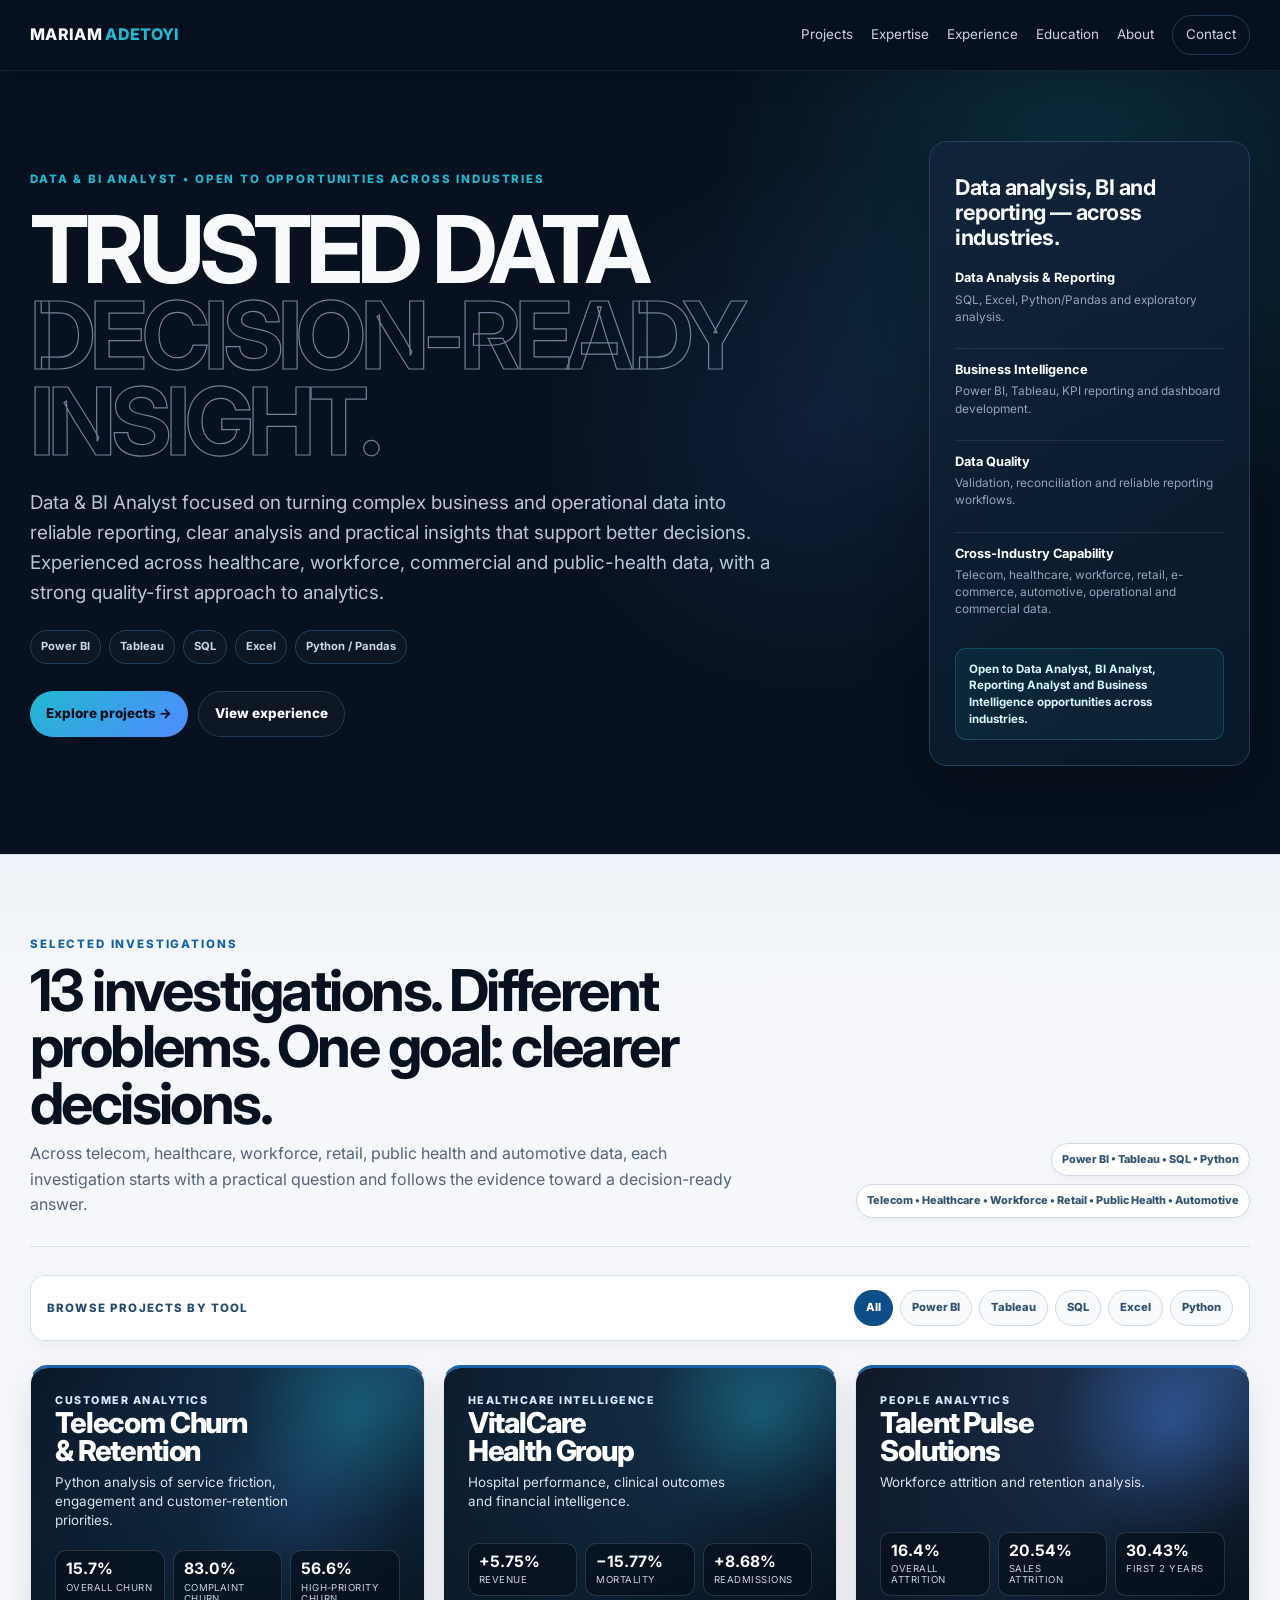
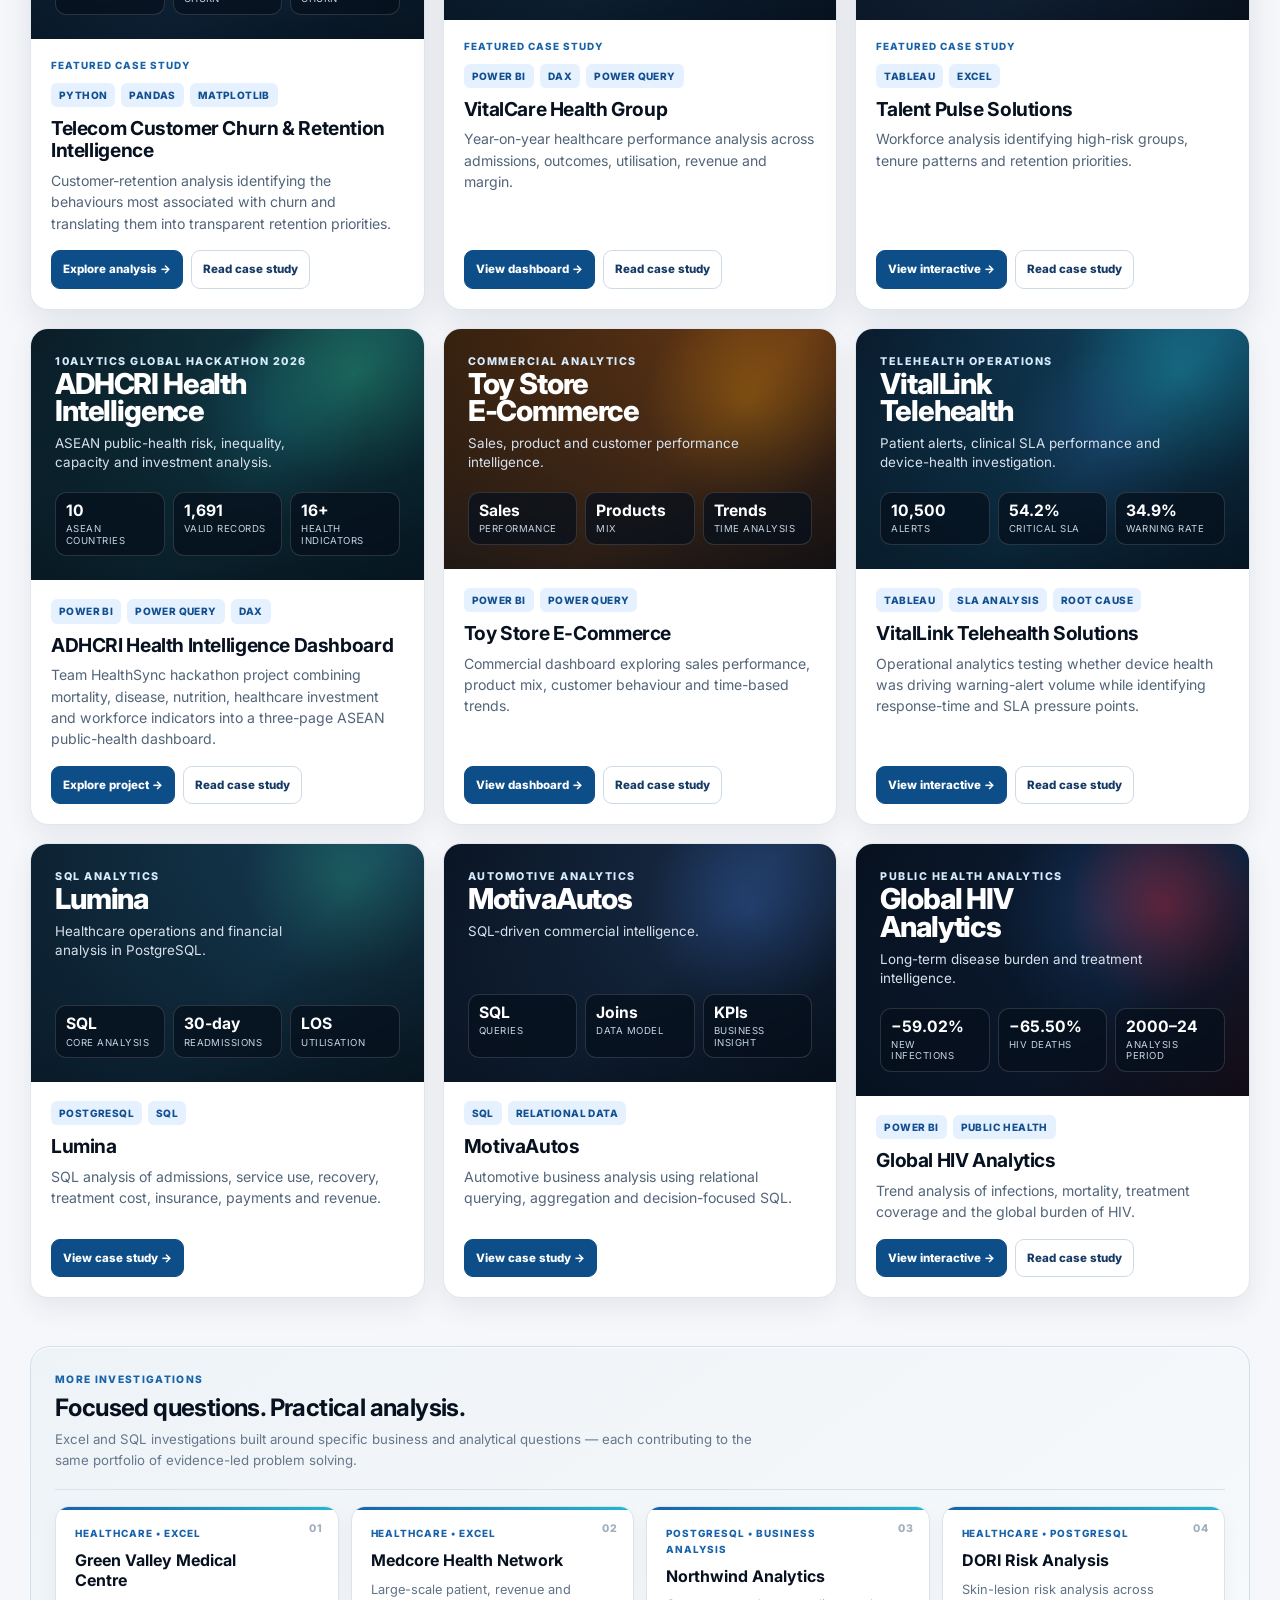
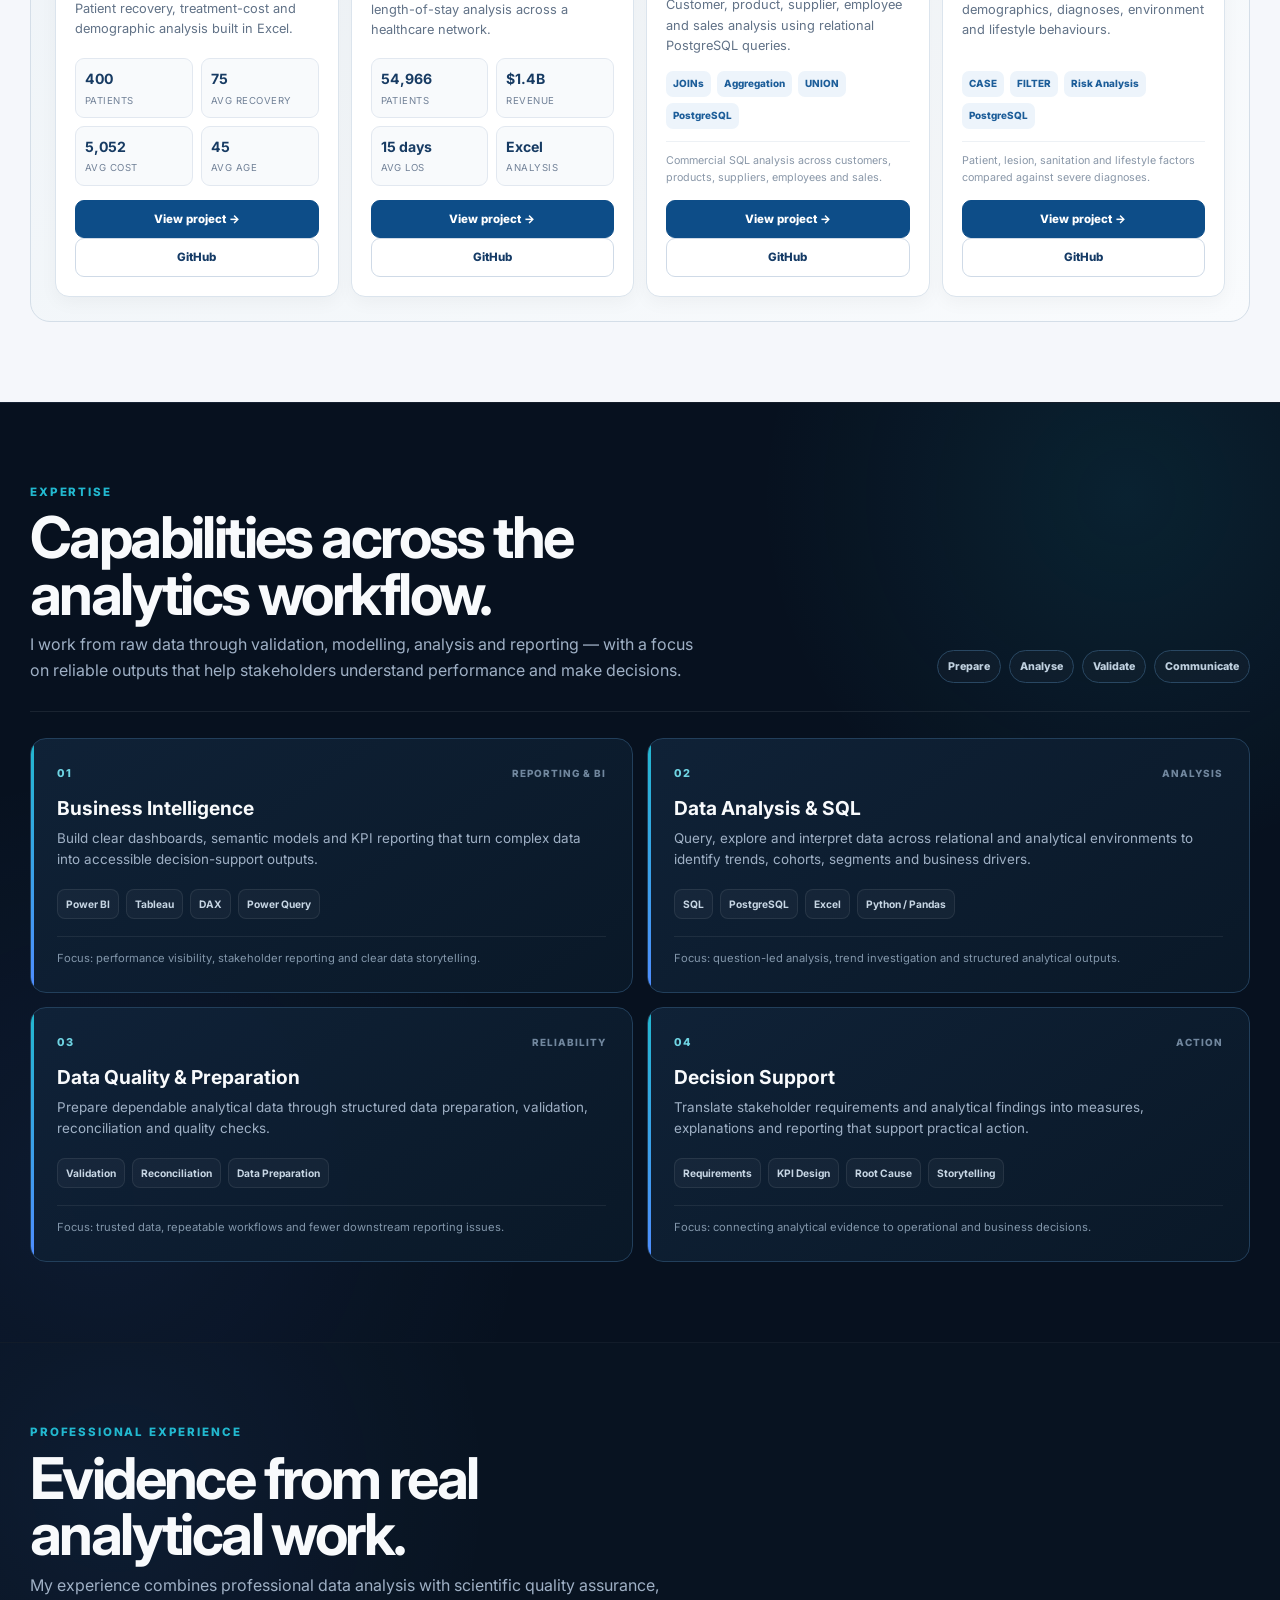
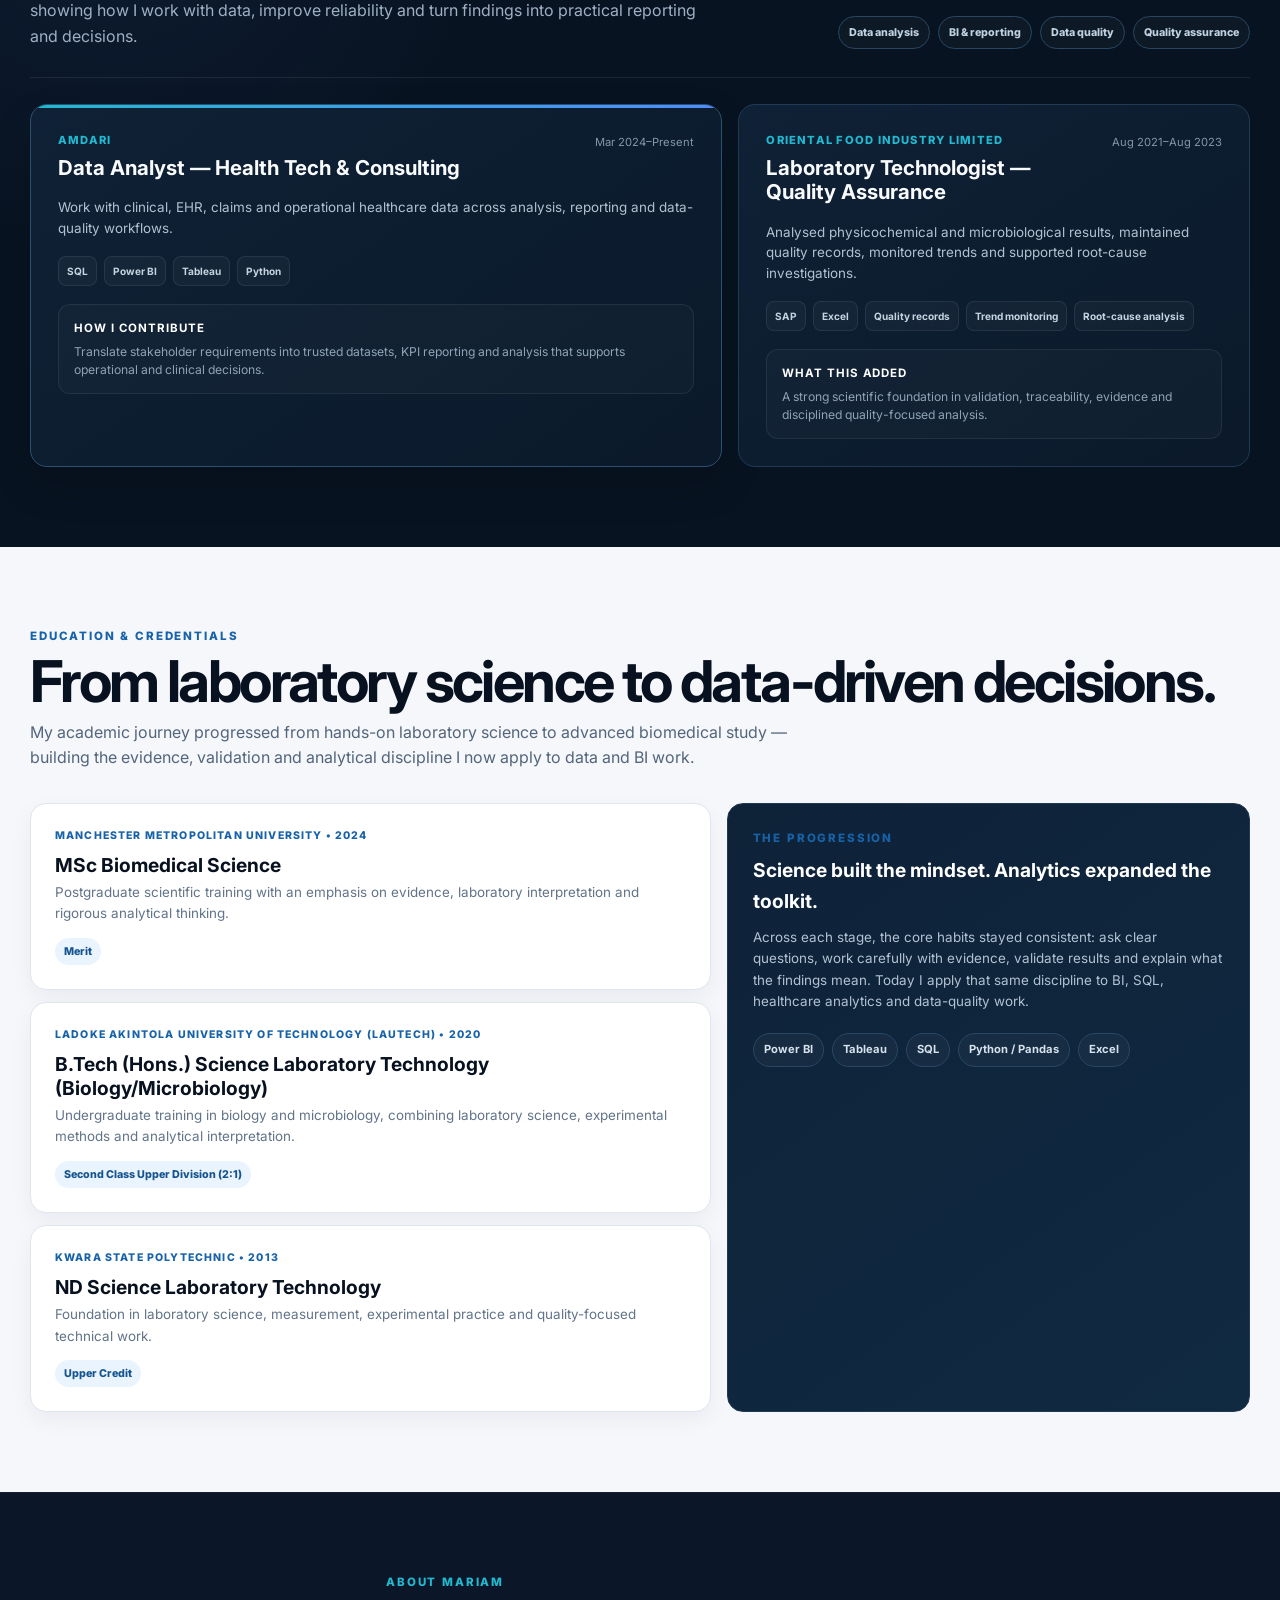
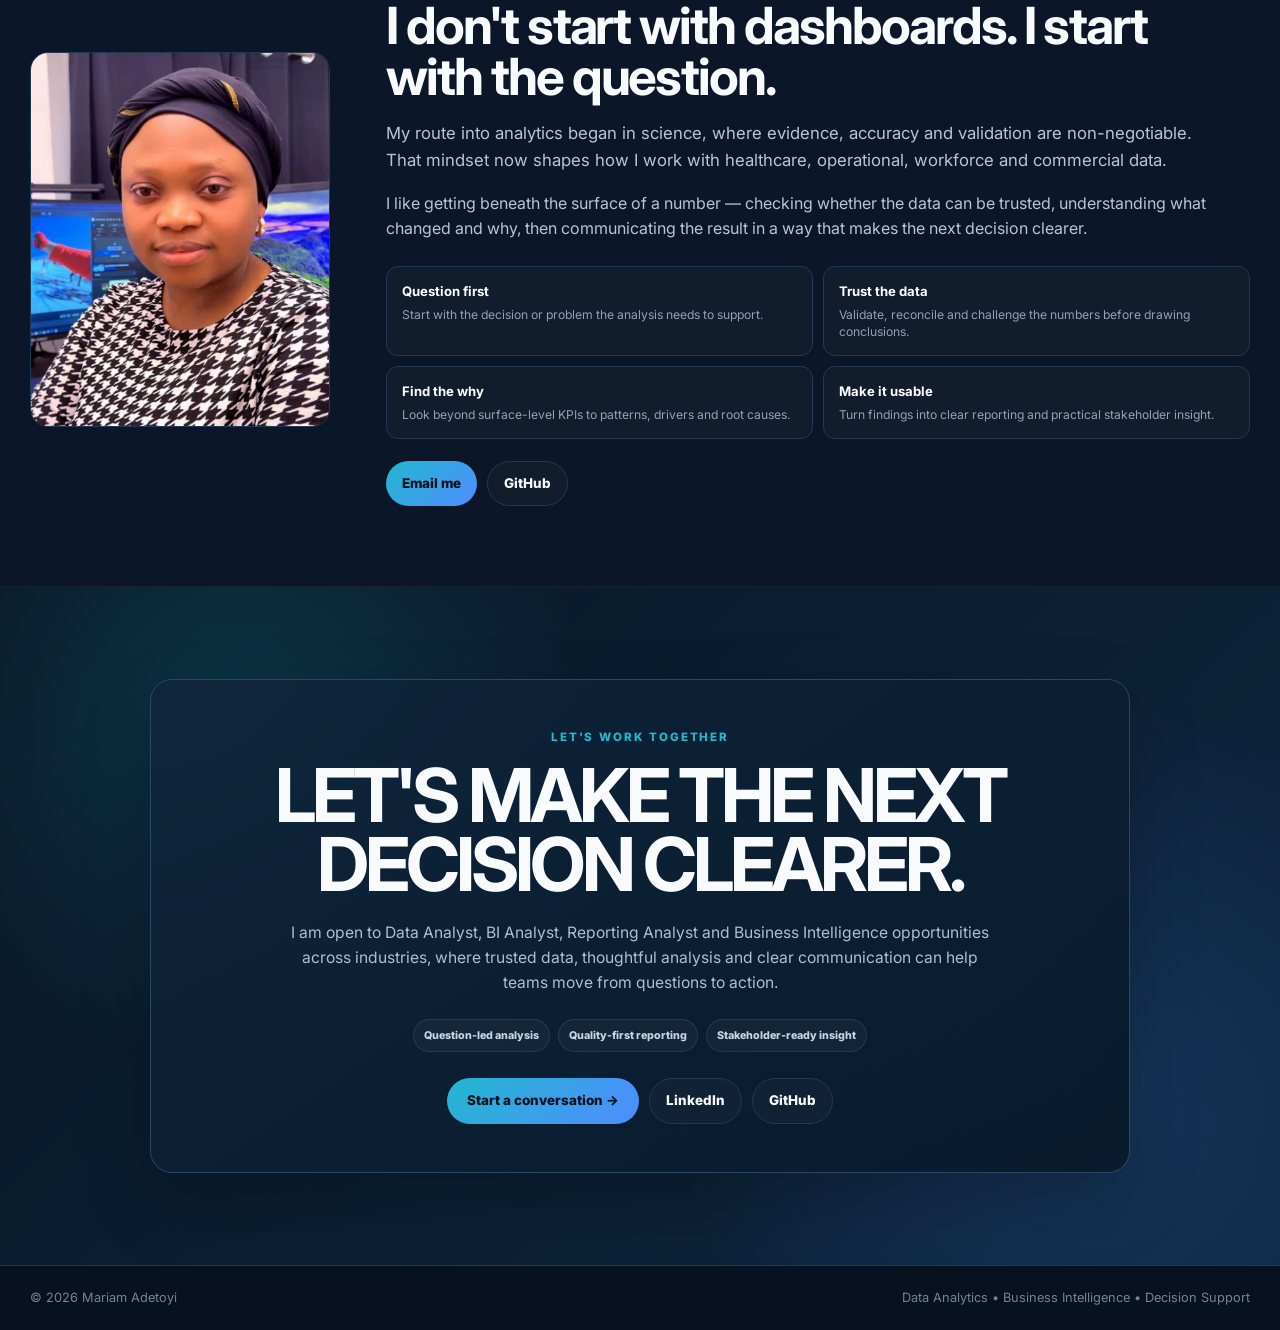
==== index.html @ a6c2f078 "Add Power BI public link to Global HIV card" ====
<!doctype html>
<html lang="en">
<head>
<meta charset="utf-8">
<meta name="viewport" content="width=device-width, initial-scale=1">
<meta name="description" content="Mariam Adetoyi — Data Analyst and BI Analyst portfolio featuring Power BI, Tableau, SQL and Excel projects across healthcare, workforce, retail, e-commerce, automotive, public health and business analytics.">
<title>Mariam Adetoyi | Data Analyst & BI Analyst Portfolio</title>
<link rel="canonical" href="https://mayfuns.github.io/mariam-analytics-portfolio/">
<link rel="icon" type="image/svg+xml" href="assets/favicon.svg">
<meta name="theme-color" content="#07111f">
<meta name="robots" content="index,follow">
<meta property="og:type" content="website">
<meta property="og:site_name" content="Mariam Adetoyi Analytics Portfolio">
<meta property="og:title" content="Mariam Adetoyi | Data Analyst &amp; BI Analyst Portfolio">
<meta property="og:description" content="Mariam Adetoyi — Data Analyst and BI Analyst portfolio featuring Power BI, Tableau, SQL and Excel projects across healthcare, workforce, retail, e-commerce, automotive, public health and business analytics.">
<meta property="og:url" content="https://mayfuns.github.io/mariam-analytics-portfolio/">
<meta property="og:image" content="https://mayfuns.github.io/mariam-analytics-portfolio/assets/images/social-preview.png">
<meta property="og:image:width" content="1200">
<meta property="og:image:height" content="630">
<meta property="og:image:alt" content="Mariam Adetoyi Data Analytics and Business Intelligence portfolio">
<meta name="twitter:card" content="summary_large_image">
<meta name="twitter:title" content="Mariam Adetoyi | Data Analyst &amp; BI Analyst Portfolio">
<meta name="twitter:description" content="Mariam Adetoyi — Data Analyst and BI Analyst portfolio featuring Power BI, Tableau, SQL and Excel projects across healthcare, workforce, retail, e-commerce, automotive, public health and business analytics.">
<meta name="twitter:image" content="https://mayfuns.github.io/mariam-analytics-portfolio/assets/images/social-preview.png">
<script type="application/ld+json">
{"@context":"https://schema.org","@type":"Person","name":"Mariam Adetoyi","url":"https://mayfuns.github.io/mariam-analytics-portfolio/","jobTitle":"Data & BI Analyst","sameAs":["https://www.linkedin.com/in/adetoyimariam","https://github.com/Mayfuns"],"knowsAbout":["Data Analysis","Business Intelligence","Power BI","Tableau","SQL","Excel","Python","Data Quality","Reporting"]}
</script>
<link rel="preconnect" href="https://fonts.googleapis.com">
<link rel="preconnect" href="https://fonts.gstatic.com" crossorigin>
<link href="https://fonts.googleapis.com/css2?family=Inter:wght@400;500;600;700;800&display=swap" rel="stylesheet">
<style>
:root{--navy:#07111f;--navy2:#0b1728;--panel:#102238;--text:#f8fafc;--muted:#9fb0c5;--line:#213955;--cyan:#22b8cf;--blue:#4f8cff;--light:#f5f7fb;--ink:#07111f;--ink2:#53657a;--max:1220px}
*{box-sizing:border-box}html{scroll-behavior:smooth;scroll-padding-top:82px}body{margin:0;font-family:Inter,system-ui,-apple-system,BlinkMacSystemFont,"Segoe UI",sans-serif;background:var(--navy);color:var(--text);line-height:1.6;-webkit-font-smoothing:antialiased}a{color:inherit;text-decoration:none}button{font:inherit}.wrap{width:min(var(--max),calc(100% - 40px));margin:auto}section[id]{scroll-margin-top:82px}a:focus-visible,button:focus-visible{outline:2px solid var(--cyan);outline-offset:3px}
.nav{position:sticky;top:0;z-index:50;background:rgba(7,17,31,.9);backdrop-filter:blur(18px);border-bottom:1px solid rgba(255,255,255,.07);box-shadow:0 8px 30px rgba(0,0,0,.08)}.navin{height:70px;display:flex;align-items:center;justify-content:space-between;gap:20px}.brand{font-weight:800;letter-spacing:.02em;white-space:nowrap}.brand span{color:var(--cyan)}.links{display:flex;gap:18px;align-items:center;color:#c6d3e1;font-size:.84rem}.links a{transition:color .2s ease,background .2s ease}.links a:hover{color:#fff}.contact-link{border:1px solid var(--line);padding:8px 13px;border-radius:999px}.menu-btn{display:none;width:42px;height:42px;border:1px solid var(--line);border-radius:11px;background:#0c1b2c;color:#fff;align-items:center;justify-content:center;cursor:pointer}.menu-icon{width:18px;height:14px;display:flex;flex-direction:column;justify-content:space-between}.menu-icon span{display:block;height:2px;border-radius:10px;background:#dbe8f4;transition:.2s}.menu-btn[aria-expanded="true"] .menu-icon span:nth-child(1){transform:translateY(6px) rotate(45deg)}.menu-btn[aria-expanded="true"] .menu-icon span:nth-child(2){opacity:0}.menu-btn[aria-expanded="true"] .menu-icon span:nth-child(3){transform:translateY(-6px) rotate(-45deg)}
.hero{min-height:74vh;display:flex;align-items:center;position:relative;overflow:hidden;padding:70px 0 88px}.hero:before{content:"";position:absolute;inset:0;background:radial-gradient(circle at 84% 16%,rgba(34,184,207,.18),transparent 29%),radial-gradient(circle at 63% 46%,rgba(79,140,255,.11),transparent 30%)}.hero .wrap{position:relative}.hero-grid{display:grid;grid-template-columns:minmax(0,1.45fr) minmax(300px,.55fr);gap:54px;align-items:center}.hero-copy{min-width:0}.eyebrow{font-size:.72rem;font-weight:800;letter-spacing:.16em;text-transform:uppercase;color:var(--cyan)}.hero h1{font-size:clamp(3.5rem,7.3vw,6.7rem);line-height:.92;letter-spacing:-.06em;margin:18px 0 23px;max-width:900px}.hero h1 span{color:transparent;-webkit-text-stroke:1.2px #70839a}.lede{max-width:760px;color:#b8c6d8;font-size:clamp(1rem,2vw,1.18rem)}.hero-proof{display:flex;gap:8px;flex-wrap:wrap;margin-top:22px}.hero-proof a{padding:7px 10px;border:1px solid #23405e;border-radius:999px;background:rgba(255,255,255,.025);color:#c9d8e7;font-size:.7rem;font-weight:700;transition:transform .2s ease,border-color .2s ease,background .2s ease,color .2s ease}.hero-proof a:hover{transform:translateY(-1px);border-color:#3c6288;background:#102238;color:#fff}.hero-proof a:focus-visible{outline:2px solid var(--cyan);outline-offset:2px}.hero-actions{display:flex;gap:10px;flex-wrap:wrap;margin-top:27px}.pill{display:inline-flex;align-items:center;justify-content:center;padding:11px 16px;border:1px solid var(--line);border-radius:999px;font-size:.84rem;font-weight:800;background:rgba(255,255,255,.025);transition:transform .2s ease,border-color .2s ease,background .2s ease}.pill:hover{transform:translateY(-1px);border-color:#35577a}.pill.primary{background:linear-gradient(135deg,var(--cyan),var(--blue));color:#03111c;border:0}.recruiter-card{padding:25px;border:1px solid #24415f;border-radius:18px;background:linear-gradient(145deg,rgba(16,36,59,.94),rgba(9,24,41,.96));box-shadow:0 22px 55px rgba(0,0,0,.22)}.recruiter-card h2{font-size:1.35rem;line-height:1.16;letter-spacing:-.025em;margin:8px 0 18px}.recruiter-list{display:grid;gap:11px}.recruiter-item{padding:11px 0;border-top:1px solid rgba(255,255,255,.08)}.recruiter-item:first-child{border-top:0;padding-top:0}.recruiter-item strong{display:block;font-size:.8rem;color:#fff}.recruiter-item span{display:block;margin-top:3px;color:#91a5ba;font-size:.74rem;line-height:1.45}.availability{margin-top:18px;padding:12px 13px;border:1px solid rgba(34,184,207,.26);border-radius:11px;background:rgba(34,184,207,.07);color:#d8f6fb;font-size:.72rem;font-weight:700;line-height:1.45}

.section{padding:80px 0}.sectionhead{display:grid;grid-template-columns:1fr auto;gap:28px;align-items:end;margin-bottom:32px}.sectionhead h2{font-size:clamp(2.35rem,4.5vw,4rem);line-height:.98;letter-spacing:-.045em;margin:8px 0 10px}.sectionhead p{margin:0;max-width:760px}
.projects{background:linear-gradient(180deg,#edf3f8 0,#f5f7fb 130px);color:var(--ink);border-top:1px solid #dbe4ed}.projects .sectionhead{grid-template-columns:minmax(0,1.2fr) minmax(260px,.8fr);gap:38px;align-items:end;padding-bottom:28px;border-bottom:1px solid #d8e1ea;margin-bottom:28px}.projects .eyebrow{color:#1762a8}.projects .sectionhead h2{max-width:760px}.projects .sectionhead p{color:var(--ink2)}.work-scope{display:flex;gap:8px;flex-wrap:wrap;justify-content:flex-end;max-width:480px}.work-scope span{padding:7px 10px;border:1px solid #cfdae6;border-radius:999px;background:#fff;color:#315371;font-size:.68rem;font-weight:800;box-shadow:0 3px 10px rgba(7,17,31,.04)}.project-filter-wrap{display:flex;align-items:center;justify-content:space-between;gap:18px;flex-wrap:wrap;margin:0 0 24px;padding:14px 16px;border:1px solid #d7e1eb;border-radius:14px;background:#fff;box-shadow:0 6px 18px rgba(7,17,31,.04)}.project-filter-label{font-size:.72rem;font-weight:800;color:#244a6f;text-transform:uppercase;letter-spacing:.1em}.project-filter{display:flex;gap:7px;flex-wrap:wrap}.project-filter a{display:inline-flex;align-items:center;justify-content:center;padding:8px 11px;border:1px solid #cfdae7;border-radius:999px;background:#f8fafc;color:#315371;font-size:.7rem;font-weight:800;transition:.2s}.project-filter a:hover,.project-filter a.active{background:#0d4d88;color:#fff;border-color:#0d4d88}.portfolio-project[hidden]{display:none!important}.project-grid{display:grid;grid-template-columns:repeat(3,minmax(0,1fr));gap:18px}.card{background:#fff;border:1px solid #dfe6ee;border-radius:18px;overflow:hidden;display:flex;flex-direction:column;box-shadow:0 10px 28px rgba(7,17,31,.07);transition:.25s}.card:hover{transform:translateY(-4px);box-shadow:0 18px 42px rgba(7,17,31,.12)}.project-grid .card:nth-child(-n+3){border-top:3px solid #1762a8;box-shadow:0 14px 34px rgba(7,17,31,.09)}.project-grid .card:nth-child(-n+3) .visual{min-height:252px}.project-grid .card:nth-child(-n+3) .card-body:before{content:"Featured case study";display:block;margin-bottom:9px;color:#1762a8;font-size:.62rem;font-weight:800;letter-spacing:.1em;text-transform:uppercase}.visual{min-height:238px;padding:24px;display:flex;flex-direction:column;justify-content:space-between;color:#fff;position:relative;overflow:hidden}.visual:after{content:"";position:absolute;inset:0;background:linear-gradient(180deg,rgba(4,12,22,.02),rgba(4,12,22,.65));pointer-events:none}.visual>*{position:relative;z-index:2}.adhcri{background:radial-gradient(circle at 82% 18%,rgba(52,211,153,.34),transparent 29%),radial-gradient(circle at 62% 38%,rgba(34,184,207,.24),transparent 32%),linear-gradient(135deg,#0a1d27,#12404a 58%,#0a2630)}.vital{background:radial-gradient(circle at 80% 18%,rgba(34,184,207,.35),transparent 28%),linear-gradient(135deg,#0c1c2e,#173955 58%,#0c1b2d)}.talent{background:radial-gradient(circle at 80% 22%,rgba(79,140,255,.42),transparent 31%),linear-gradient(135deg,#101827,#203a5b 58%,#0d1725)}.vitalink{background:radial-gradient(circle at 82% 18%,rgba(34,184,207,.38),transparent 30%),radial-gradient(circle at 63% 48%,rgba(79,140,255,.22),transparent 34%),linear-gradient(135deg,#0a1b2d,#124a68 58%,#0a2537)}.hiv{background:radial-gradient(circle at 78% 25%,rgba(216,34,49,.46),transparent 27%),radial-gradient(circle at 64% 30%,rgba(40,110,190,.30),transparent 36%),linear-gradient(135deg,#07111f,#10233f 62%,#2a0d18)}.lumina{background:radial-gradient(circle at 80% 15%,rgba(52,211,153,.24),transparent 27%),linear-gradient(135deg,#0d2233,#174058 58%,#0e2631)}.toy{background:radial-gradient(circle at 78% 30%,rgba(245,158,11,.36),transparent 30%),linear-gradient(135deg,#37210f,#6a3a15 58%,#301b10)}.motiva{background:radial-gradient(circle at 78% 28%,rgba(79,140,255,.30),transparent 30%),linear-gradient(135deg,#0a1524,#1a2f4c 55%,#0c1727)}.telecom{background:radial-gradient(circle at 82% 18%,rgba(34,184,207,.34),transparent 28%),radial-gradient(circle at 70% 55%,rgba(79,140,255,.22),transparent 34%),linear-gradient(135deg,#0a1728,#173b5a 58%,#0d2234)}.visual-label{font-size:.67rem;font-weight:800;letter-spacing:.14em;text-transform:uppercase;color:#d8ecff}.visual-title{font-size:clamp(1.8rem,2vw,2.3rem);line-height:.96;letter-spacing:-.04em;font-weight:800;max-width:90%}.visual-sub{font-size:.84rem;color:#d7e1ec;max-width:82%;line-height:1.42;margin-top:9px}.kpis{display:grid;grid-template-columns:repeat(3,1fr);gap:8px;margin-top:20px}.kpi{background:rgba(6,16,28,.72);border:1px solid rgba(255,255,255,.14);border-radius:11px;padding:9px 10px;backdrop-filter:blur(8px)}.kpi strong{display:block;font-size:.98rem;line-height:1.1}.kpi span{display:block;margin-top:4px;color:#c5d4e4;font-size:.6rem;text-transform:uppercase;letter-spacing:.05em;line-height:1.2}.card-body{padding:19px 20px 20px;display:flex;flex-direction:column;flex:1}.tools{display:flex;gap:6px;flex-wrap:wrap;margin-bottom:10px}.tool{padding:4px 8px;border-radius:6px;background:#e6f1ff;color:#124f8f;font-size:.63rem;font-weight:800;letter-spacing:.04em;text-transform:uppercase}.card h3{font-size:1.2rem;line-height:1.18;margin:0 0 8px;color:var(--ink);letter-spacing:-.02em}.card p{font-size:.88rem;line-height:1.52;color:var(--ink2);margin:0 0 16px}.card-actions{display:flex;gap:8px;flex-wrap:wrap;margin-top:auto}.card-btn{display:inline-flex;align-items:center;justify-content:center;padding:9px 11px;border-radius:9px;border:1px solid #cfdae7;color:#153b66;font-size:.72rem;font-weight:800;background:#fff;transition:.2s}.card-btn.primary{background:#0d4d88;color:#fff;border-color:#0d4d88}.card-btn:hover{transform:translateY(-1px);box-shadow:0 5px 12px rgba(13,77,136,.12)}
.supporting-tier{margin-top:48px;padding:24px;border:1px solid #d4dee8;border-radius:20px;background:linear-gradient(145deg,#eef3f7,#f9fbfd);box-shadow:inset 0 1px 0 rgba(255,255,255,.9)}.supporting-head{display:grid;grid-template-columns:1fr;gap:28px;align-items:end;padding-bottom:18px;border-bottom:1px solid #d8e2eb;margin-bottom:16px}.supporting-kicker{font-size:.64rem;font-weight:800;letter-spacing:.13em;text-transform:uppercase;color:#1762a8}.supporting-head h3{font-size:1.5rem;line-height:1.15;letter-spacing:-.025em;margin:7px 0 7px;color:var(--ink)}.supporting-head p{max-width:720px;margin:0;color:#66778b;font-size:.83rem}.more-grid{display:grid;grid-template-columns:repeat(4,1fr);gap:12px}.small{position:relative;overflow:hidden;background:#fff;border:1px solid #dbe4ed;border-radius:14px;padding:19px;display:flex;flex-direction:column;min-height:232px;box-shadow:0 6px 18px rgba(7,17,31,.04);transition:transform .22s ease,box-shadow .22s ease,border-color .22s ease}.small:hover{transform:translateY(-3px);border-color:#cad8e6;box-shadow:0 12px 28px rgba(7,17,31,.08)}.small:before{content:"";position:absolute;left:0;right:0;top:0;height:3px;background:linear-gradient(90deg,#1762a8,#22b8cf)}.support-num{position:absolute;top:14px;right:15px;color:#a0afbd;font-size:.66rem;font-weight:800;letter-spacing:.08em}.small .meta{font-size:.62rem;font-weight:800;letter-spacing:.1em;text-transform:uppercase;color:#1762a8;padding-right:34px}.small h3{font-size:1rem;line-height:1.2;margin:9px 0;color:var(--ink);max-width:85%}.small p{font-size:.8rem;color:#617287;margin:0 0 14px}.small-stats{display:grid;grid-template-columns:repeat(2,1fr);gap:8px;margin-top:auto}.small-stat{border:1px solid #e2e8f0;border-radius:9px;padding:9px;background:#f8fafc}.small-stat strong{display:block;font-size:.88rem;color:#173b63}.small-stat span{display:block;margin-top:2px;font-size:.6rem;color:#718197;text-transform:uppercase;letter-spacing:.05em}.small-tags{display:flex;gap:6px;flex-wrap:wrap;margin-top:auto}.small-tag{padding:5px 7px;border-radius:7px;background:#edf4fb;color:#1c5d99;font-size:.62rem;font-weight:800}.small-note{display:block;margin-top:12px;padding-top:10px;border-top:1px solid #edf1f5;font-size:.67rem;color:#8997a8}.small-actions{margin-top:14px}.small-actions .card-btn{width:100%}
.expertise-section{position:relative;overflow:hidden;background:radial-gradient(circle at 88% 10%,rgba(34,184,207,.1),transparent 26%),radial-gradient(circle at 8% 85%,rgba(79,140,255,.08),transparent 30%),var(--navy);border-top:1px solid rgba(255,255,255,.05)}.expertise-section .sectionhead{grid-template-columns:minmax(0,1.15fr) minmax(280px,.85fr);gap:42px;align-items:end;padding-bottom:28px;border-bottom:1px solid rgba(255,255,255,.08);margin-bottom:26px}.expertise-section .sectionhead p{color:var(--muted)}.expertise-summary{display:flex;gap:8px;flex-wrap:wrap;justify-content:flex-end}.expertise-summary span{padding:7px 10px;border:1px solid #294762;border-radius:999px;background:rgba(255,255,255,.025);color:#bfd0df;font-size:.67rem;font-weight:800}.expertise{display:grid;grid-template-columns:repeat(2,1fr);gap:14px}.expert{position:relative;overflow:hidden;padding:26px;background:linear-gradient(145deg,rgba(16,34,56,.96),rgba(10,24,40,.96));border:1px solid #223f5b;border-radius:16px;min-height:240px}.expert:before{content:"";position:absolute;left:0;top:0;bottom:0;width:3px;background:linear-gradient(180deg,var(--cyan),var(--blue))}.expert-top{display:flex;justify-content:space-between;gap:20px;align-items:center}.num{font-size:.68rem;color:#6fd4e3;font-weight:800;letter-spacing:.12em}.expert-stage{font-size:.62rem;color:#71879e;font-weight:800;text-transform:uppercase;letter-spacing:.1em}.expert h3{font-size:1.2rem;line-height:1.2;margin:14px 0 8px}.expert p{font-size:.84rem;color:var(--muted);margin:0;max-width:540px}.expert-tags{display:flex;gap:7px;flex-wrap:wrap;margin-top:18px}.expert-tags span{padding:6px 8px;border:1px solid rgba(255,255,255,.08);border-radius:8px;background:rgba(255,255,255,.035);color:#c7d6e4;font-size:.64rem;font-weight:700}.expert-note{margin-top:17px;padding-top:13px;border-top:1px solid rgba(255,255,255,.07);color:#8296aa;font-size:.7rem;line-height:1.45}
.experience-section{position:relative;overflow:hidden;background:radial-gradient(circle at 9% 18%,rgba(79,140,255,.08),transparent 28%),#081321;border-top:1px solid rgba(255,255,255,.04)}.experience-section .sectionhead{grid-template-columns:minmax(0,1.15fr) minmax(280px,.85fr);gap:42px;align-items:end;padding-bottom:28px;border-bottom:1px solid rgba(255,255,255,.08);margin-bottom:26px}.experience-section .sectionhead p{color:var(--muted)}.experience-summary{display:flex;gap:8px;flex-wrap:wrap;justify-content:flex-end}.experience-summary span{padding:7px 10px;border:1px solid #294762;border-radius:999px;background:rgba(255,255,255,.025);color:#bfd0df;font-size:.67rem;font-weight:800}.experience-grid{display:grid;grid-template-columns:1.15fr .85fr;gap:16px;align-items:stretch}.role-card{position:relative;overflow:hidden;padding:27px;background:linear-gradient(145deg,#0f2136,#0b192a);border:1px solid var(--line);border-radius:17px;display:flex;flex-direction:column}.role-card.primary-role{border-color:#2d506f;box-shadow:0 18px 42px rgba(0,0,0,.14)}.role-card.primary-role:before{content:"";position:absolute;left:0;right:0;top:0;height:3px;background:linear-gradient(90deg,var(--cyan),var(--blue))}.role-top{display:flex;justify-content:space-between;gap:18px;align-items:start;margin-bottom:12px}.role-company{font-size:.7rem;font-weight:800;letter-spacing:.11em;text-transform:uppercase;color:var(--cyan)}.role-date{font-size:.7rem;color:#8296ab;white-space:nowrap;padding-top:2px}.role-card h3{font-size:1.28rem;line-height:1.18;margin:6px 0 0}.role-lead{font-size:.84rem;color:#b2c1d1;margin:5px 0 0;line-height:1.55}.role-tags{display:flex;gap:7px;flex-wrap:wrap;margin-top:17px}.role-tags span{padding:6px 8px;border:1px solid rgba(255,255,255,.08);border-radius:8px;background:rgba(255,255,255,.03);color:#c6d4e2;font-size:.63rem;font-weight:700}.role-contribution{margin-top:18px;padding:14px 15px;border:1px solid rgba(255,255,255,.07);border-radius:12px;background:rgba(255,255,255,.025)}.role-contribution strong{display:block;color:#fff;font-size:.72rem;text-transform:uppercase;letter-spacing:.08em}.role-contribution span{display:block;margin-top:5px;color:#8fa2b6;font-size:.76rem;line-height:1.5}.role-metrics{display:grid;grid-template-columns:repeat(2,1fr);gap:8px;margin-top:18px}.role-metric{padding:12px;border:1px solid rgba(255,255,255,.07);border-radius:11px;background:rgba(255,255,255,.025)}.role-metric strong{display:block;color:#fff;font-size:1.12rem;line-height:1}.role-metric span{display:block;margin-top:6px;color:#7f93a8;font-size:.63rem;line-height:1.35;text-transform:uppercase;letter-spacing:.05em}.role-foundation{margin-top:auto;padding-top:17px;color:#758ba1;font-size:.69rem;line-height:1.45}
.education-section{background:var(--light);color:var(--ink)}.education-section .eyebrow{color:#1762a8}.education-section .sectionhead p{color:var(--ink2)}.education-grid{display:grid;grid-template-columns:1.3fr 1fr;gap:16px}.degree-stack{display:grid;gap:12px}.degree-card{background:#fff;border:1px solid #dfe6ee;border-radius:16px;padding:24px;box-shadow:0 8px 22px rgba(7,17,31,.05)}.degree-meta{font-size:.66rem;font-weight:800;text-transform:uppercase;letter-spacing:.11em;color:#1762a8}.degree-card h3{font-size:1.2rem;line-height:1.25;margin:8px 0 5px}.degree-card p{font-size:.84rem;color:#627489;margin:0}.degree-result{display:inline-flex;margin-top:13px;padding:5px 9px;border-radius:999px;background:#eaf4ff;color:#15548e;font-size:.67rem;font-weight:800}.foundation-card{background:linear-gradient(145deg,#0e2238,#102a42);border:1px solid var(--line);border-radius:16px;padding:25px;color:#fff}.foundation-card h3{font-size:1.2rem;margin:8px 0 10px}.foundation-card p{font-size:.84rem;color:#b3c2d2;margin:0}.credential-tags{display:flex;gap:8px;flex-wrap:wrap;margin-top:20px}.credential-tag{padding:7px 10px;border:1px solid #284765;border-radius:999px;background:rgba(255,255,255,.03);color:#d6e2ee;font-size:.7rem;font-weight:700}
.about-section{background:#0b1728;border-block:1px solid rgba(255,255,255,.04)}.about{display:grid;grid-template-columns:300px 1fr;gap:56px;align-items:center}.portrait{border-radius:18px;overflow:hidden;border:1px solid var(--line);background:var(--panel)}.portrait img{display:block;width:100%;aspect-ratio:4/5;object-fit:cover}.about h2{font-size:clamp(2.2rem,4vw,3.8rem);line-height:1;letter-spacing:-.04em;margin:8px 0 18px}.about p{color:#b7c5d6}.about-lead{font-size:1.05rem;max-width:820px}.profile-grid{display:grid;grid-template-columns:repeat(2,1fr);gap:10px;margin-top:24px}.profile-item{padding:14px 15px;border:1px solid var(--line);border-radius:12px;background:rgba(255,255,255,.025)}.profile-item strong{display:block;color:#fff;font-size:.82rem;margin-bottom:4px}.profile-item span{display:block;color:#8fa2b7;font-size:.76rem;line-height:1.45}.about .hero-actions{margin-top:22px}
.contact{position:relative;overflow:hidden;padding:92px 0;background:radial-gradient(circle at 18% 18%,rgba(34,184,207,.16),transparent 30%),radial-gradient(circle at 84% 74%,rgba(79,140,255,.16),transparent 34%),linear-gradient(135deg,#081726,#0d2740)}.contact-shell{max-width:980px;margin:auto;padding:48px 42px;text-align:center;border:1px solid #284865;border-radius:22px;background:linear-gradient(145deg,rgba(15,37,60,.92),rgba(8,25,42,.94));box-shadow:0 28px 70px rgba(0,0,0,.22)}.contact h2{font-size:clamp(2.6rem,5.8vw,5rem);line-height:.94;letter-spacing:-.055em;margin:14px auto 20px;max-width:880px}.contact p{max-width:720px;margin:0 auto;color:#aebfd0;font-size:.98rem}.contact-proof{display:flex;justify-content:center;gap:8px;flex-wrap:wrap;margin:24px 0 26px}.contact-proof span{padding:7px 10px;border:1px solid rgba(255,255,255,.09);border-radius:999px;background:rgba(255,255,255,.035);color:#c8d6e4;font-size:.67rem;font-weight:800}.socials{display:flex;justify-content:center;gap:10px;flex-wrap:wrap}.contact .pill.primary{padding-inline:20px}.foot{padding:22px 0;border-top:1px solid var(--line);color:#71849b;font-size:.8rem}.footin{display:flex;justify-content:space-between;gap:16px}
@media(max-width:1120px){.links{gap:12px;font-size:.78rem}.hero-grid{grid-template-columns:minmax(0,1.3fr) minmax(285px,.7fr);gap:34px}.project-grid{grid-template-columns:repeat(2,minmax(0,1fr))}.experience-grid,.education-grid{grid-template-columns:1fr}.more-grid{grid-template-columns:repeat(2,1fr)}.impact-grid{grid-template-columns:repeat(2,1fr)}}
@media(max-width:900px){html{scroll-padding-top:70px}.navin{height:64px}.menu-btn{display:flex}.links{position:absolute;left:20px;right:20px;top:72px;display:none;flex-direction:column;align-items:stretch;gap:4px;padding:12px;background:rgba(9,22,37,.98);border:1px solid var(--line);border-radius:15px;box-shadow:0 20px 45px rgba(0,0,0,.28)}.links.open{display:flex}.links a{padding:11px 12px;border-radius:9px;font-size:.86rem}.links a:hover{background:#10263d}.links .contact-link{border:0;background:linear-gradient(135deg,var(--cyan),var(--blue));color:#03111c;text-align:center;margin-top:4px}.hero{min-height:auto;padding:88px 0 82px}.hero-grid{grid-template-columns:1fr;gap:34px}.recruiter-card{max-width:720px}.section{padding:68px 0}.sectionhead{grid-template-columns:1fr}.projects .sectionhead,.expertise-section .sectionhead,.experience-section .sectionhead{grid-template-columns:1fr;gap:18px}.work-scope,.expertise-summary,.experience-summary{justify-content:flex-start;max-width:none}.supporting-head{grid-template-columns:1fr}.about{grid-template-columns:1fr}.portrait{max-width:300px}.hero h1{font-size:clamp(3rem,13vw,5.3rem)}}
@media(max-width:560px){.wrap{width:min(var(--max),calc(100% - 28px))}.links{left:14px;right:14px}.project-grid,.expertise,.more-grid,.impact-grid,.profile-grid{grid-template-columns:1fr}.project-grid .card:nth-child(-n+3) .visual{min-height:225px}.visual{min-height:215px;padding:20px}.kpis{gap:6px}.kpi{padding:8px}.supporting-tier{margin-top:38px;padding:18px}.supporting-head h3{font-size:1.3rem}.expert{padding:21px;min-height:auto}.hero{padding:72px 0 70px}.hero h1{font-size:2.85rem;line-height:.95;margin-bottom:20px}.hero-proof{margin-top:18px}.hero-actions{gap:8px}.pill{padding:10px 14px}.recruiter-card{padding:21px}.section{padding:58px 0}.role-top{display:block}.role-date{display:block;margin-top:5px}.role-card{padding:21px}.role-metrics{grid-template-columns:1fr 1fr}.degree-card,.foundation-card{padding:21px}.contact{padding:68px 0}.contact-shell{padding:34px 20px;border-radius:18px}.contact h2{font-size:2.55rem}.footin{flex-direction:column}}
@media(max-width:380px){.role-metrics{grid-template-columns:1fr}.hero h1{font-size:2.55rem}.contact h2{font-size:2.25rem}}
@media(prefers-reduced-motion:reduce){html{scroll-behavior:auto}*,*:before,*:after{transition:none!important;animation:none!important}}
</style>
</head>
<body>
<nav class="nav"><div class="wrap navin"><a class="brand" href="#top">MARIAM <span>ADETOYI</span></a><button class="menu-btn" type="button" aria-expanded="false" aria-controls="site-links" aria-label="Open navigation"><span class="menu-icon"><span></span><span></span><span></span></span></button><div class="links" id="site-links"><a href="#work">Projects</a><a href="#expertise">Expertise</a><a href="#experience">Experience</a><a href="#education">Education</a><a href="#about">About</a><a class="contact-link" href="#contact">Contact</a></div></div></nav>
<header class="hero" id="top"><div class="wrap"><div class="hero-grid"><div class="hero-copy"><div class="eyebrow">Data & BI Analyst • Open to opportunities across industries</div><h1>TRUSTED DATA<br><span>DECISION-READY INSIGHT.</span></h1><p class="lede">Data & BI Analyst focused on turning complex business and operational data into reliable reporting, clear analysis and practical insights that support better decisions. Experienced across healthcare, workforce, commercial and public-health data, with a strong quality-first approach to analytics.</p><div class="hero-proof" aria-label="Tools and technologies"><a href="#work" data-project-filter="power-bi">Power BI</a><a href="#work" data-project-filter="tableau">Tableau</a><a href="#work" data-project-filter="sql">SQL</a><a href="#work" data-project-filter="excel">Excel</a><a href="#work" data-project-filter="python">Python / Pandas</a></div><div class="hero-actions"><a class="pill primary" href="#work">Explore projects →</a><a class="pill" href="#experience">View experience</a></div></div><aside class="recruiter-card" aria-label="Professional strengths"><h2>Data analysis, BI and reporting — across industries.</h2><div class="recruiter-list"><div class="recruiter-item"><strong>Data Analysis & Reporting</strong><span>SQL, Excel, Python/Pandas and exploratory analysis.</span></div><div class="recruiter-item"><strong>Business Intelligence</strong><span>Power BI, Tableau, KPI reporting and dashboard development.</span></div><div class="recruiter-item"><strong>Data Quality</strong><span>Validation, reconciliation and reliable reporting workflows.</span></div><div class="recruiter-item"><strong>Cross-Industry Capability</strong><span>Telecom, healthcare, workforce, retail, e-commerce, automotive, operational and commercial data.</span></div></div><div class="availability">Open to Data Analyst, BI Analyst, Reporting Analyst and Business Intelligence opportunities across industries.</div></aside></div></div></header>
<main>
<section class="section projects" id="work"><div class="wrap"><div class="sectionhead"><div><div class="eyebrow">Selected investigations</div><h2>13 investigations. Different problems. One goal: clearer decisions.</h2><p>Across telecom, healthcare, workforce, retail, public health and automotive data, each investigation starts with a practical question and follows the evidence toward a decision-ready answer.</p></div><div class="work-scope" aria-label="Portfolio coverage"><span>Power BI • Tableau • SQL • Python</span><span>Telecom • Healthcare • Workforce • Retail • Public Health • Automotive</span></div></div>
<div class="project-filter-wrap" id="projects-by-tool"><span class="project-filter-label">Browse projects by tool</span><nav class="project-filter" aria-label="Filter portfolio projects by tool"><a href="#work" class="active" data-project-filter="all">All</a><a href="#work" data-project-filter="power-bi">Power BI</a><a href="#work" data-project-filter="tableau">Tableau</a><a href="#work" data-project-filter="sql">SQL</a><a href="#work" data-project-filter="excel">Excel</a><a href="#work" data-project-filter="python">Python</a></nav></div><div class="project-grid">
<article class="card portfolio-project" data-tools="python pandas"><div class="visual telecom"><div><div class="visual-label">Customer analytics</div><div class="visual-title">Telecom Churn<br>& Retention</div><div class="visual-sub">Python analysis of service friction, engagement and customer-retention priorities.</div></div><div class="kpis"><div class="kpi"><strong>15.7%</strong><span>Overall churn</span></div><div class="kpi"><strong>83.0%</strong><span>Complaint churn</span></div><div class="kpi"><strong>56.6%</strong><span>High-priority churn</span></div></div></div><div class="card-body"><div class="tools"><span class="tool">Python</span><span class="tool">Pandas</span><span class="tool">Matplotlib</span></div><h3>Telecom Customer Churn & Retention Intelligence</h3><p>Customer-retention analysis identifying the behaviours most associated with churn and translating them into transparent retention priorities.</p><div class="card-actions"><a class="card-btn primary" href="telecom-churn.html#visual-analysis">Explore analysis →</a><a class="card-btn" href="telecom-churn.html">Read case study</a></div></div></article>
<article class="card portfolio-project" data-tools="power-bi power-query dax"><div class="visual vital"><div><div class="visual-label">Healthcare intelligence</div><div class="visual-title">VitalCare<br>Health Group</div><div class="visual-sub">Hospital performance, clinical outcomes and financial intelligence.</div></div><div class="kpis"><div class="kpi"><strong>+5.75%</strong><span>Revenue</span></div><div class="kpi"><strong>−15.77%</strong><span>Mortality</span></div><div class="kpi"><strong>+8.68%</strong><span>Readmissions</span></div></div></div><div class="card-body"><div class="tools"><span class="tool">Power BI</span><span class="tool">DAX</span><span class="tool">Power Query</span></div><h3>VitalCare Health Group</h3><p>Year-on-year healthcare performance analysis across admissions, outcomes, utilisation, revenue and margin.</p><div class="card-actions"><a class="card-btn primary" href="vitalcare.html#dashboard-gallery">View dashboard →</a><a class="card-btn" href="vitalcare.html">Read case study</a></div></div></article>
<article class="card portfolio-project" data-tools="tableau excel"><div class="visual talent"><div><div class="visual-label">People analytics</div><div class="visual-title">Talent Pulse<br>Solutions</div><div class="visual-sub">Workforce attrition and retention analysis.</div></div><div class="kpis"><div class="kpi"><strong>16.4%</strong><span>Overall attrition</span></div><div class="kpi"><strong>20.54%</strong><span>Sales attrition</span></div><div class="kpi"><strong>30.43%</strong><span>First 2 years</span></div></div></div><div class="card-body"><div class="tools"><span class="tool">Tableau</span><span class="tool">Excel</span></div><h3>Talent Pulse Solutions</h3><p>Workforce analysis identifying high-risk groups, tenure patterns and retention priorities.</p><div class="card-actions"><a class="card-btn primary" href="https://public.tableau.com/app/profile/mariam.adetoyi/viz/Talent-PulseSolutionsInc_17902689572140/HRAnalyticsDashboard" target="_blank" rel="noopener">View interactive →</a><a class="card-btn" href="talent-pulse.html">Read case study</a></div></div></article>
<article class="card portfolio-project" data-tools="power-bi power-query dax"><div class="visual adhcri"><div><div class="visual-label">10Alytics Global Hackathon 2026</div><div class="visual-title">ADHCRI Health<br>Intelligence</div><div class="visual-sub">ASEAN public-health risk, inequality, capacity and investment analysis.</div></div><div class="kpis"><div class="kpi"><strong>10</strong><span>ASEAN countries</span></div><div class="kpi"><strong>1,691</strong><span>Valid records</span></div><div class="kpi"><strong>16+</strong><span>Health indicators</span></div></div></div><div class="card-body"><div class="tools"><span class="tool">Power BI</span><span class="tool">Power Query</span><span class="tool">DAX</span></div><h3>ADHCRI Health Intelligence Dashboard</h3><p>Team HealthSync hackathon project combining mortality, disease, nutrition, healthcare investment and workforce indicators into a three-page ASEAN public-health dashboard.</p><div class="card-actions"><a class="card-btn primary" href="adhcri.html#dashboard-gallery">Explore project →</a><a class="card-btn" href="adhcri.html">Read case study</a></div></div></article>
<article class="card portfolio-project" data-tools="power-bi power-query dax"><div class="visual toy"><div><div class="visual-label">Commercial analytics</div><div class="visual-title">Toy Store<br>E-Commerce</div><div class="visual-sub">Sales, product and customer performance intelligence.</div></div><div class="kpis"><div class="kpi"><strong>Sales</strong><span>Performance</span></div><div class="kpi"><strong>Products</strong><span>Mix</span></div><div class="kpi"><strong>Trends</strong><span>Time analysis</span></div></div></div><div class="card-body"><div class="tools"><span class="tool">Power BI</span><span class="tool">Power Query</span></div><h3>Toy Store E-Commerce</h3><p>Commercial dashboard exploring sales performance, product mix, customer behaviour and time-based trends.</p><div class="card-actions"><a class="card-btn primary" href="toy-store.html#dashboard-view">View dashboard →</a><a class="card-btn" href="toy-store.html">Read case study</a></div></div></article>
<article class="card portfolio-project" data-tools="tableau"><div class="visual vitalink"><div><div class="visual-label">Telehealth operations</div><div class="visual-title">VitalLink<br>Telehealth</div><div class="visual-sub">Patient alerts, clinical SLA performance and device-health investigation.</div></div><div class="kpis"><div class="kpi"><strong>10,500</strong><span>Alerts</span></div><div class="kpi"><strong>54.2%</strong><span>Critical SLA</span></div><div class="kpi"><strong>34.9%</strong><span>Warning rate</span></div></div></div><div class="card-body"><div class="tools"><span class="tool">Tableau</span><span class="tool">SLA Analysis</span><span class="tool">Root Cause</span></div><h3>VitalLink Telehealth Solutions</h3><p>Operational analytics testing whether device health was driving warning-alert volume while identifying response-time and SLA pressure points.</p><div class="card-actions"><a class="card-btn primary" href="https://public.tableau.com/app/profile/mariam.adetoyi/viz/VitalinkProject/VitalinkPage2" target="_blank" rel="noopener">View interactive →</a><a class="card-btn" href="vitalink.html">Read case study</a></div></div></article>
<article class="card portfolio-project" data-tools="sql postgresql"><div class="visual lumina"><div><div class="visual-label">SQL analytics</div><div class="visual-title">Lumina</div><div class="visual-sub">Healthcare operations and financial analysis in PostgreSQL.</div></div><div class="kpis"><div class="kpi"><strong>SQL</strong><span>Core analysis</span></div><div class="kpi"><strong>30-day</strong><span>Readmissions</span></div><div class="kpi"><strong>LOS</strong><span>Utilisation</span></div></div></div><div class="card-body"><div class="tools"><span class="tool">PostgreSQL</span><span class="tool">SQL</span></div><h3>Lumina</h3><p>SQL analysis of admissions, service use, recovery, treatment cost, insurance, payments and revenue.</p><div class="card-actions"><a class="card-btn primary" href="lumina.html">View case study →</a></div></div></article>
<article class="card portfolio-project" data-tools="sql postgresql"><div class="visual motiva"><div><div class="visual-label">Automotive analytics</div><div class="visual-title">MotivaAutos</div><div class="visual-sub">SQL-driven commercial intelligence.</div></div><div class="kpis"><div class="kpi"><strong>SQL</strong><span>Queries</span></div><div class="kpi"><strong>Joins</strong><span>Data model</span></div><div class="kpi"><strong>KPIs</strong><span>Business insight</span></div></div></div><div class="card-body"><div class="tools"><span class="tool">SQL</span><span class="tool">Relational Data</span></div><h3>MotivaAutos</h3><p>Automotive business analysis using relational querying, aggregation and decision-focused SQL.</p><div class="card-actions"><a class="card-btn primary" href="motivaautos.html">View case study →</a></div></div></article>
<article class="card portfolio-project" data-tools="power-bi power-query dax"><div class="visual hiv"><div><div class="visual-label">Public health analytics</div><div class="visual-title">Global HIV<br>Analytics</div><div class="visual-sub">Long-term disease burden and treatment intelligence.</div></div><div class="kpis"><div class="kpi"><strong>−59.02%</strong><span>New infections</span></div><div class="kpi"><strong>−65.50%</strong><span>HIV deaths</span></div><div class="kpi"><strong>2000–24</strong><span>Analysis period</span></div></div></div><div class="card-body"><div class="tools"><span class="tool">Power BI</span><span class="tool">Public Health</span></div><h3>Global HIV Analytics</h3><p>Trend analysis of infections, mortality, treatment coverage and the global burden of HIV.</p><div class="card-actions"><a class="card-btn primary" href="https://app.powerbi.com/view?r=eyJrIjoiZmRhYTE0MGMtZDBlNi00ZmRiLWIxN2MtYTc1ZDBiMmM1ZTE5IiwidCI6ImZmMGYzZTNhLTNlNTMtNDU0Zi1iMmI1LTZjNjg3NTNiOGVlNCJ9" target="_blank" rel="noopener">View interactive →</a><a class="card-btn" href="global-hiv.html">Read case study</a></div></div></article>
</div>
<div id="more-projects" class="supporting-tier"><div class="supporting-head"><div><div class="supporting-kicker">More investigations</div><h3>Focused questions. Practical analysis.</h3><p>Excel and SQL investigations built around specific business and analytical questions — each contributing to the same portfolio of evidence-led problem solving.</p></div></div><div class="more-grid"><article class="small portfolio-project" data-tools="excel"><span class="support-num">01</span><div class="meta">Healthcare • Excel</div><h3>Green Valley Medical Centre</h3><p>Patient recovery, treatment-cost and demographic analysis built in Excel.</p><div class="small-stats"><div class="small-stat"><strong>400</strong><span>Patients</span></div><div class="small-stat"><strong>75</strong><span>Avg recovery</span></div><div class="small-stat"><strong>5,052</strong><span>Avg cost</span></div><div class="small-stat"><strong>45</strong><span>Avg age</span></div></div><div class="small-actions"><a class="card-btn primary" href="supporting-projects.html#green-valley">View project →</a><a class="card-btn" href="https://github.com/Mayfuns/green-valley-medical-centre-excel" target="_blank" rel="noopener">GitHub</a></div></article><article class="small portfolio-project" data-tools="excel"><span class="support-num">02</span><div class="meta">Healthcare • Excel</div><h3>Medcore Health Network</h3><p>Large-scale patient, revenue and length-of-stay analysis across a healthcare network.</p><div class="small-stats"><div class="small-stat"><strong>54,966</strong><span>Patients</span></div><div class="small-stat"><strong>$1.4B</strong><span>Revenue</span></div><div class="small-stat"><strong>15 days</strong><span>Avg LOS</span></div><div class="small-stat"><strong>Excel</strong><span>Analysis</span></div></div><div class="small-actions"><a class="card-btn primary" href="supporting-projects.html#medcore">View project →</a><a class="card-btn" href="https://github.com/Mayfuns/medcore-health-network-excel" target="_blank" rel="noopener">GitHub</a></div></article><article class="small portfolio-project" data-tools="sql postgresql"><span class="support-num">03</span><div class="meta">PostgreSQL • Business Analysis</div><h3>Northwind Analytics</h3><p>Customer, product, supplier, employee and sales analysis using relational PostgreSQL queries.</p><div class="small-tags"><span class="small-tag">JOINs</span><span class="small-tag">Aggregation</span><span class="small-tag">UNION</span><span class="small-tag">PostgreSQL</span></div><span class="small-note">Commercial SQL analysis across customers, products, suppliers, employees and sales.</span><div class="small-actions"><a class="card-btn primary" href="supporting-projects.html#northwind">View project →</a><a class="card-btn" href="https://github.com/Mayfuns/northwind-sql-analytics" target="_blank" rel="noopener">GitHub</a></div></article><article class="small portfolio-project" data-tools="sql postgresql"><span class="support-num">04</span><div class="meta">Healthcare • PostgreSQL</div><h3>DORI Risk Analysis</h3><p>Skin-lesion risk analysis across demographics, diagnoses, environment and lifestyle behaviours.</p><div class="small-tags"><span class="small-tag">CASE</span><span class="small-tag">FILTER</span><span class="small-tag">Risk Analysis</span><span class="small-tag">PostgreSQL</span></div><span class="small-note">Patient, lesion, sanitation and lifestyle factors compared against severe diagnoses.</span><div class="small-actions"><a class="card-btn primary" href="supporting-projects.html#dori">View project →</a><a class="card-btn" href="https://github.com/Mayfuns/dori-risk-sql-analytics" target="_blank" rel="noopener">GitHub</a></div></article></div></div>
</div></section>
<section class="section expertise-section" id="expertise"><div class="wrap"><div class="sectionhead"><div><div class="eyebrow">Expertise</div><h2>Capabilities across the analytics workflow.</h2><p>I work from raw data through validation, modelling, analysis and reporting — with a focus on reliable outputs that help stakeholders understand performance and make decisions.</p></div><div class="expertise-summary" aria-label="Core analytics workflow"><span>Prepare</span><span>Analyse</span><span>Validate</span><span>Communicate</span></div></div><div class="expertise"><article class="expert"><div class="expert-top"><div class="num">01</div><div class="expert-stage">Reporting & BI</div></div><h3>Business Intelligence</h3><p>Build clear dashboards, semantic models and KPI reporting that turn complex data into accessible decision-support outputs.</p><div class="expert-tags"><span>Power BI</span><span>Tableau</span><span>DAX</span><span>Power Query</span></div><div class="expert-note">Focus: performance visibility, stakeholder reporting and clear data storytelling.</div></article><article class="expert"><div class="expert-top"><div class="num">02</div><div class="expert-stage">Analysis</div></div><h3>Data Analysis & SQL</h3><p>Query, explore and interpret data across relational and analytical environments to identify trends, cohorts, segments and business drivers.</p><div class="expert-tags"><span>SQL</span><span>PostgreSQL</span><span>Excel</span><span>Python / Pandas</span></div><div class="expert-note">Focus: question-led analysis, trend investigation and structured analytical outputs.</div></article><article class="expert"><div class="expert-top"><div class="num">03</div><div class="expert-stage">Reliability</div></div><h3>Data Quality & Preparation</h3><p>Prepare dependable analytical data through structured data preparation, validation, reconciliation and quality checks.</p><div class="expert-tags"><span>Validation</span><span>Reconciliation</span><span>Data Preparation</span></div><div class="expert-note">Focus: trusted data, repeatable workflows and fewer downstream reporting issues.</div></article><article class="expert"><div class="expert-top"><div class="num">04</div><div class="expert-stage">Action</div></div><h3>Decision Support</h3><p>Translate stakeholder requirements and analytical findings into measures, explanations and reporting that support practical action.</p><div class="expert-tags"><span>Requirements</span><span>KPI Design</span><span>Root Cause</span><span>Storytelling</span></div><div class="expert-note">Focus: connecting analytical evidence to operational and business decisions.</div></article></div></div></section>
<section class="section experience-section" id="experience"><div class="wrap"><div class="sectionhead"><div><div class="eyebrow">Professional experience</div><h2>Evidence from real analytical work.</h2><p>My experience combines professional data analysis with scientific quality assurance, showing how I work with data, improve reliability and turn findings into practical reporting and decisions.</p></div><div class="experience-summary" aria-label="Experience themes"><span>Data analysis</span><span>BI & reporting</span><span>Data quality</span><span>Quality assurance</span></div></div><div class="experience-grid"><article class="role-card primary-role"><div class="role-top"><div><div class="role-company">Amdari</div><h3>Data Analyst — Health Tech & Consulting</h3></div><div class="role-date">Mar 2024–Present</div></div><p class="role-lead">Work with clinical, EHR, claims and operational healthcare data across analysis, reporting and data-quality workflows.</p><div class="role-tags"><span>SQL</span><span>Power BI</span><span>Tableau</span><span>Python</span></div><div class="role-contribution"><strong>How I contribute</strong><span>Translate stakeholder requirements into trusted datasets, KPI reporting and analysis that supports operational and clinical decisions.</span></div></article><article class="role-card"><div class="role-top"><div><div class="role-company">Oriental Food Industry Limited</div><h3>Laboratory Technologist — Quality Assurance</h3></div><div class="role-date">Aug 2021–Aug 2023</div></div><p class="role-lead">Analysed physicochemical and microbiological results, maintained quality records, monitored trends and supported root-cause investigations.</p><div class="role-tags"><span>SAP</span><span>Excel</span><span>Quality records</span><span>Trend monitoring</span><span>Root-cause analysis</span></div><div class="role-contribution"><strong>What this added</strong><span>A strong scientific foundation in validation, traceability, evidence and disciplined quality-focused analysis.</span></div></article></div></div></section>
<section class="section education-section" id="education"><div class="wrap"><div class="sectionhead"><div><div class="eyebrow">Education & credentials</div><h2>From laboratory science to data-driven decisions.</h2><p>My academic journey progressed from hands-on laboratory science to advanced biomedical study — building the evidence, validation and analytical discipline I now apply to data and BI work.</p></div></div><div class="education-grid"><div class="degree-stack"><article class="degree-card"><div class="degree-meta">Manchester Metropolitan University • 2024</div><h3>MSc Biomedical Science</h3><p>Postgraduate scientific training with an emphasis on evidence, laboratory interpretation and rigorous analytical thinking.</p><span class="degree-result">Merit</span></article><article class="degree-card"><div class="degree-meta">Ladoke Akintola University of Technology (LAUTECH) • 2020</div><h3>B.Tech (Hons.) Science Laboratory Technology (Biology/Microbiology)</h3><p>Undergraduate training in biology and microbiology, combining laboratory science, experimental methods and analytical interpretation.</p><span class="degree-result">Second Class Upper Division (2:1)</span></article><article class="degree-card"><div class="degree-meta">Kwara State Polytechnic • 2013</div><h3>ND Science Laboratory Technology</h3><p>Foundation in laboratory science, measurement, experimental practice and quality-focused technical work.</p><span class="degree-result">Upper Credit</span></article></div><aside class="foundation-card"><div class="eyebrow">The progression</div><h3>Science built the mindset. Analytics expanded the toolkit.</h3><p>Across each stage, the core habits stayed consistent: ask clear questions, work carefully with evidence, validate results and explain what the findings mean. Today I apply that same discipline to BI, SQL, healthcare analytics and data-quality work.</p><div class="credential-tags"><span class="credential-tag">Power BI</span><span class="credential-tag">Tableau</span><span class="credential-tag">SQL</span><span class="credential-tag">Python / Pandas</span><span class="credential-tag">Excel</span></div></aside></div></div></section>
<section class="section about-section" id="about"><div class="wrap about"><div class="portrait"><img loading="lazy" decoding="async" src="assets/images/profile.jpeg" alt="Mariam Adetoyi"></div><div><div class="eyebrow">About Mariam</div><h2>I don't start with dashboards. I start with the question.</h2><p class="about-lead">My route into analytics began in science, where evidence, accuracy and validation are non-negotiable. That mindset now shapes how I work with healthcare, operational, workforce and commercial data.</p><p>I like getting beneath the surface of a number — checking whether the data can be trusted, understanding what changed and why, then communicating the result in a way that makes the next decision clearer.</p><div class="profile-grid"><div class="profile-item"><strong>Question first</strong><span>Start with the decision or problem the analysis needs to support.</span></div><div class="profile-item"><strong>Trust the data</strong><span>Validate, reconcile and challenge the numbers before drawing conclusions.</span></div><div class="profile-item"><strong>Find the why</strong><span>Look beyond surface-level KPIs to patterns, drivers and root causes.</span></div><div class="profile-item"><strong>Make it usable</strong><span>Turn findings into clear reporting and practical stakeholder insight.</span></div></div><div class="hero-actions"><a class="pill primary" href="mailto:maadetoyi@gmail.com">Email me</a><a class="pill" href="https://github.com/Mayfuns" target="_blank" rel="noopener">GitHub</a></div></div></div></section>
<section class="contact" id="contact"><div class="wrap"><div class="contact-shell"><div class="eyebrow">Let's work together</div><h2>LET'S MAKE THE NEXT DECISION CLEARER.</h2><p>I am open to Data Analyst, BI Analyst, Reporting Analyst and Business Intelligence opportunities across industries, where trusted data, thoughtful analysis and clear communication can help teams move from questions to action.</p><div class="contact-proof" aria-label="Working strengths"><span>Question-led analysis</span><span>Quality-first reporting</span><span>Stakeholder-ready insight</span></div><div class="socials"><a class="pill primary" href="mailto:maadetoyi@gmail.com">Start a conversation →</a><a class="pill" href="https://www.linkedin.com/in/adetoyimariam" target="_blank" rel="noopener">LinkedIn</a><a class="pill" href="https://github.com/Mayfuns" target="_blank" rel="noopener">GitHub</a></div></div></div></section>
</main>
<footer class="foot"><div class="wrap footin"><span>© 2026 Mariam Adetoyi</span><span>Data Analytics • Business Intelligence • Decision Support</span></div></footer>
<script>
const menuBtn=document.querySelector('.menu-btn');
const siteLinks=document.getElementById('site-links');
if(menuBtn&&siteLinks){
  const closeMenu=()=>{
    siteLinks.classList.remove('open');
    menuBtn.setAttribute('aria-expanded','false');
    menuBtn.setAttribute('aria-label','Open navigation');
  };
  menuBtn.addEventListener('click',()=>{
    const open=siteLinks.classList.toggle('open');
    menuBtn.setAttribute('aria-expanded',String(open));
    menuBtn.setAttribute('aria-label',open?'Close navigation':'Open navigation');
  });
  siteLinks.querySelectorAll('a').forEach(link=>link.addEventListener('click',closeMenu));
  document.addEventListener('click',e=>{
    if(!siteLinks.contains(e.target)&&!menuBtn.contains(e.target)) closeMenu();
  });
  document.addEventListener('keydown',e=>{
    if(e.key==='Escape'&&siteLinks.classList.contains('open')){
      closeMenu();
      menuBtn.focus();
    }
  });
  window.addEventListener('resize',()=>{
    if(window.innerWidth>900) closeMenu();
  });
}

const projectCards=[...document.querySelectorAll('.portfolio-project')];
const filterLinks=[...document.querySelectorAll('[data-project-filter]')];

function applyProjectFilter(tool,{scroll=false}={}){
  const selected=tool||'all';
  projectCards.forEach(card=>{
    const tools=(card.dataset.tools||'').split(/\s+/);
    card.hidden=selected!=='all'&&!tools.includes(selected);
  });
  filterLinks.forEach(link=>link.classList.toggle('active',link.dataset.projectFilter===selected));
  const supporting=document.querySelector('.supporting-tier');
  if(supporting){
    const visibleSupporting=[...supporting.querySelectorAll('.portfolio-project')].some(card=>!card.hidden);
    supporting.hidden=!visibleSupporting;
  }
  if(scroll) document.getElementById('work')?.scrollIntoView({behavior:'smooth',block:'start'});
}

filterLinks.forEach(link=>{
  link.addEventListener('click',e=>{
    const tool=link.dataset.projectFilter;
    if(!tool)return;
    e.preventDefault();
    history.replaceState(null,'','#work');
    applyProjectFilter(tool,{scroll:true});
  });
});

applyProjectFilter('all');

</script>
</body>
</html>
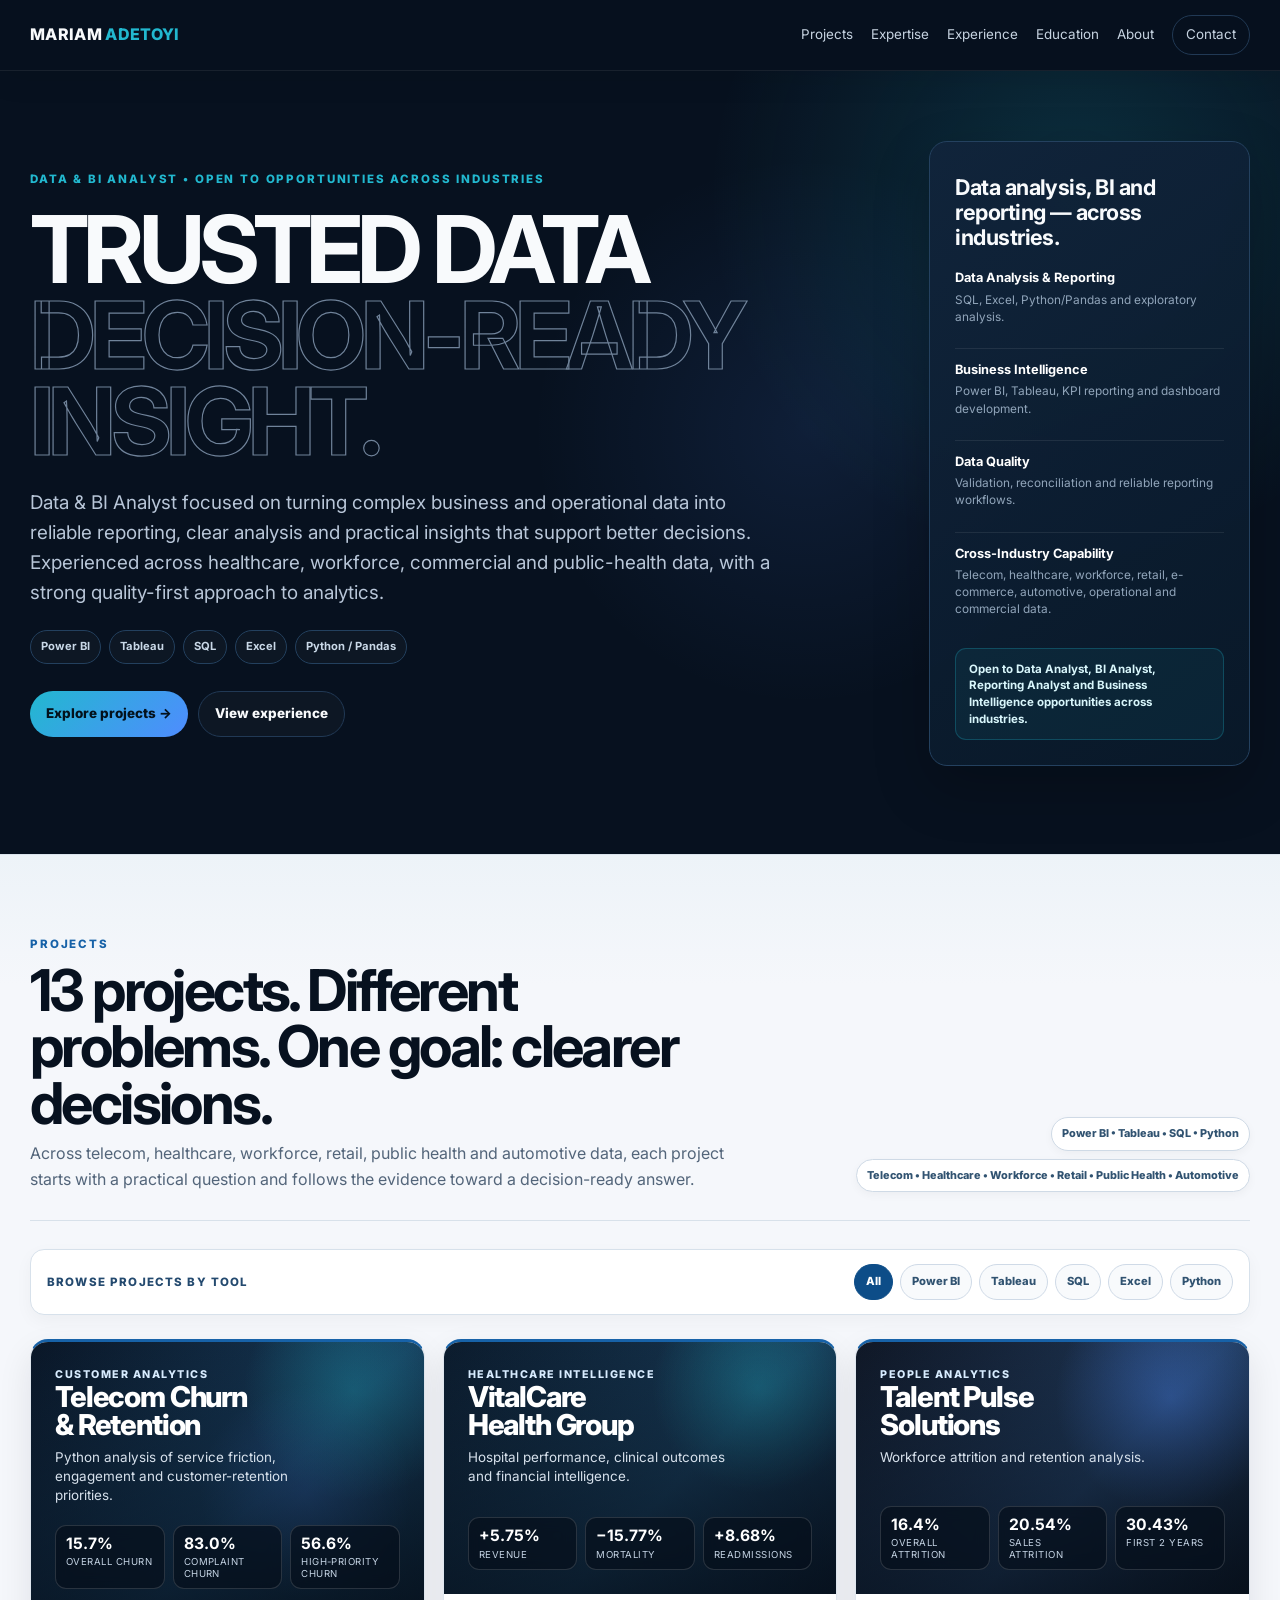
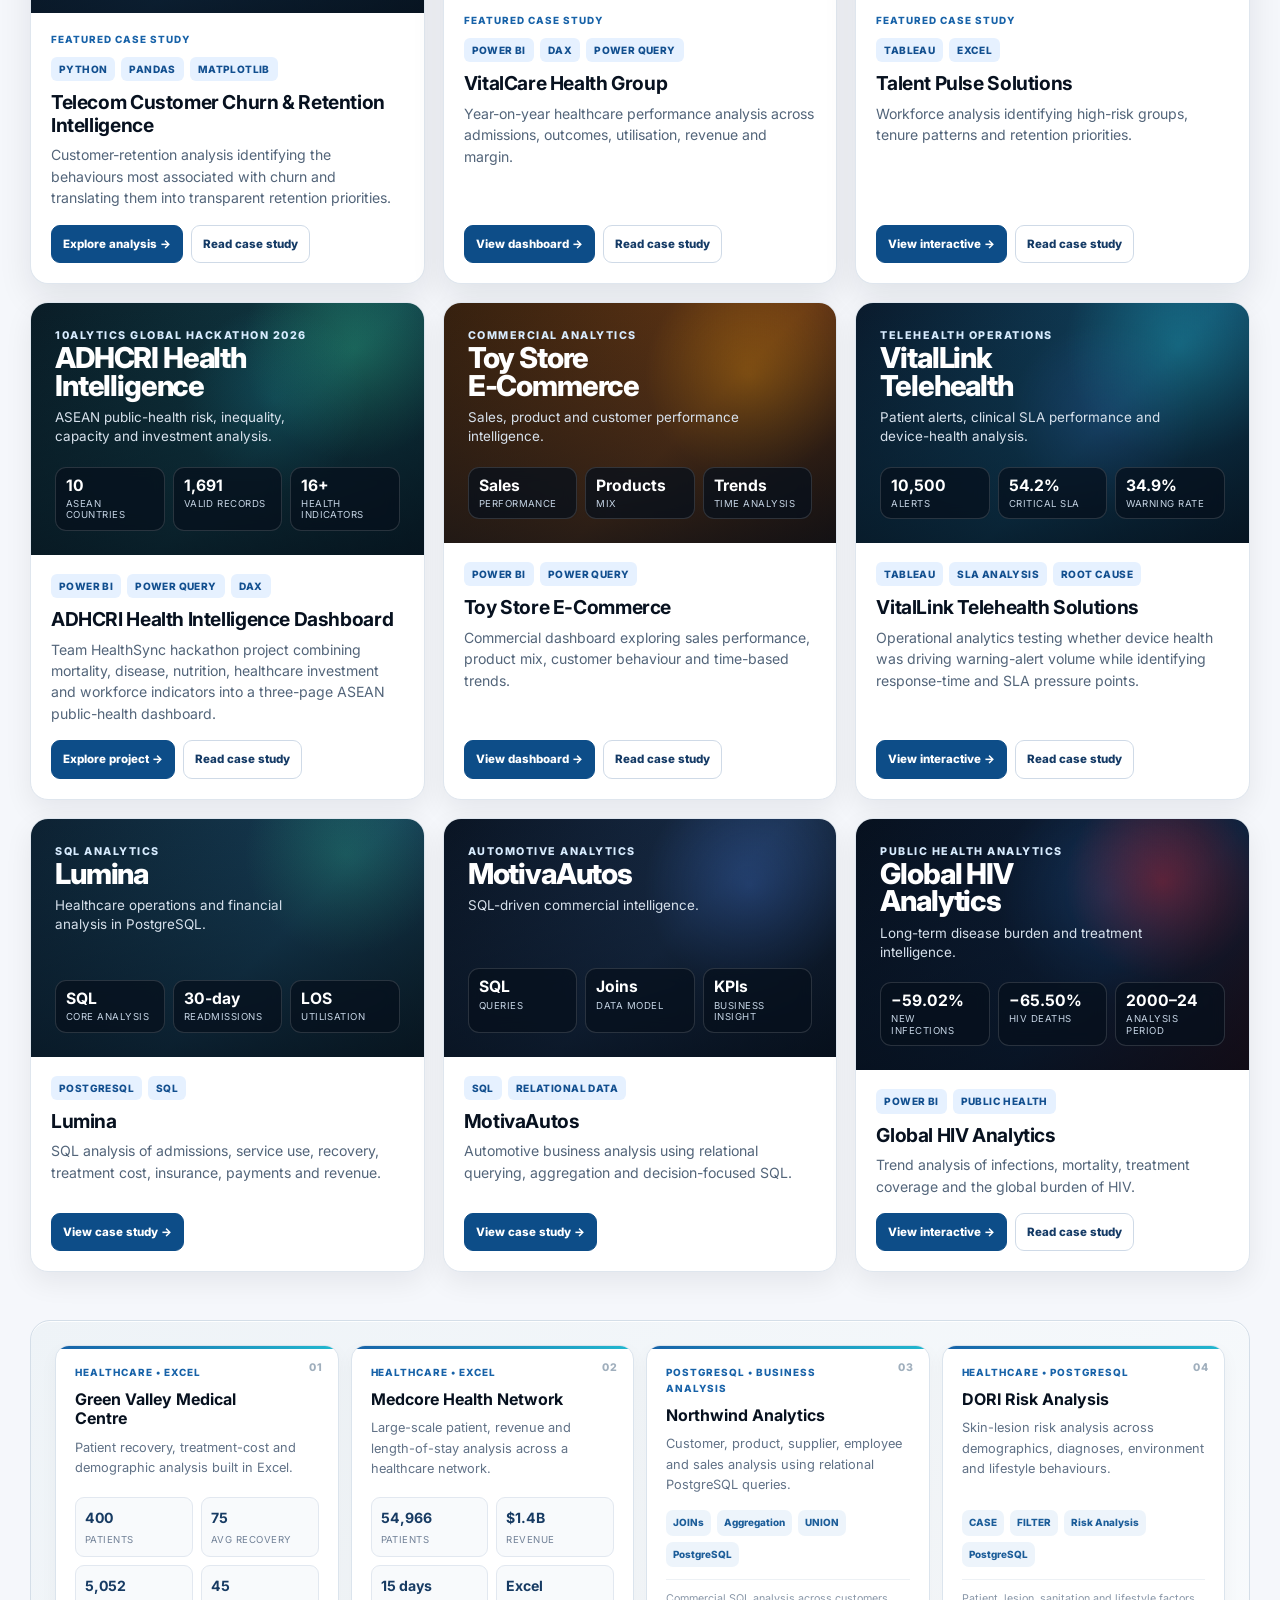
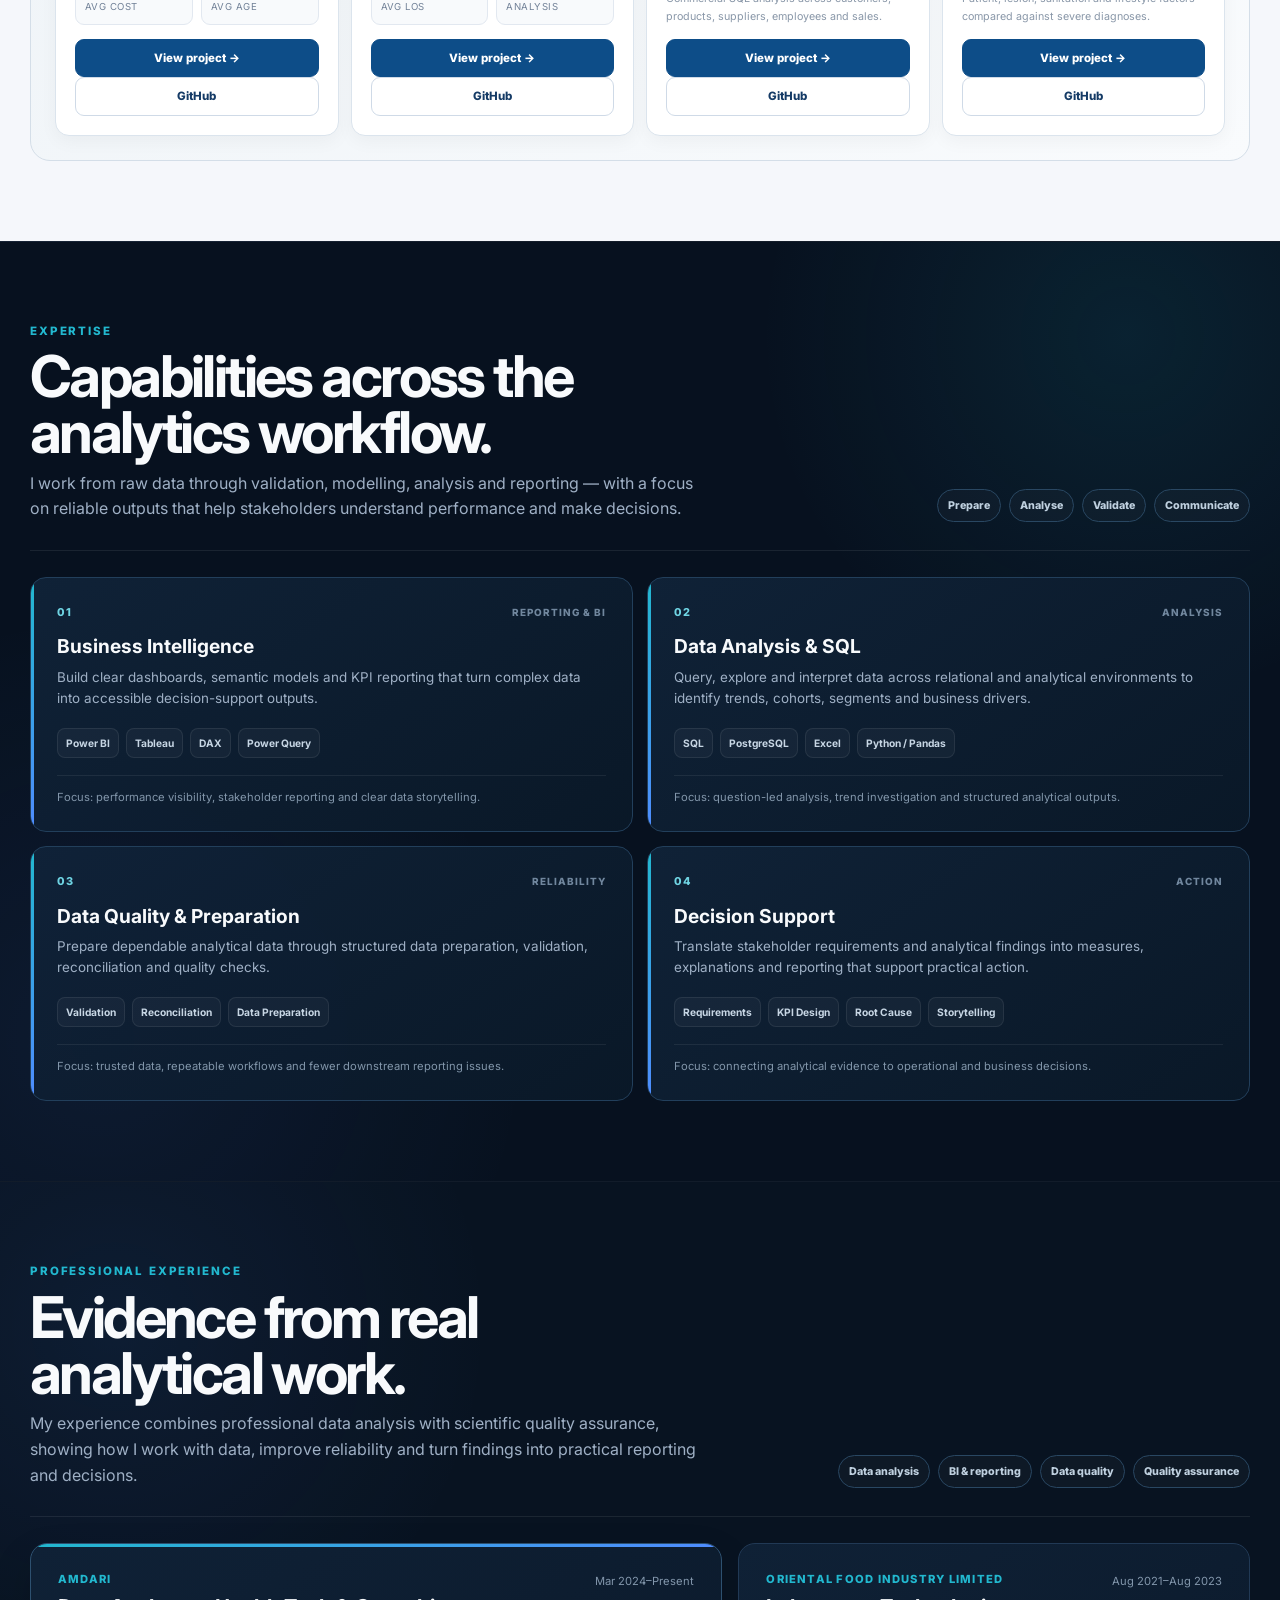
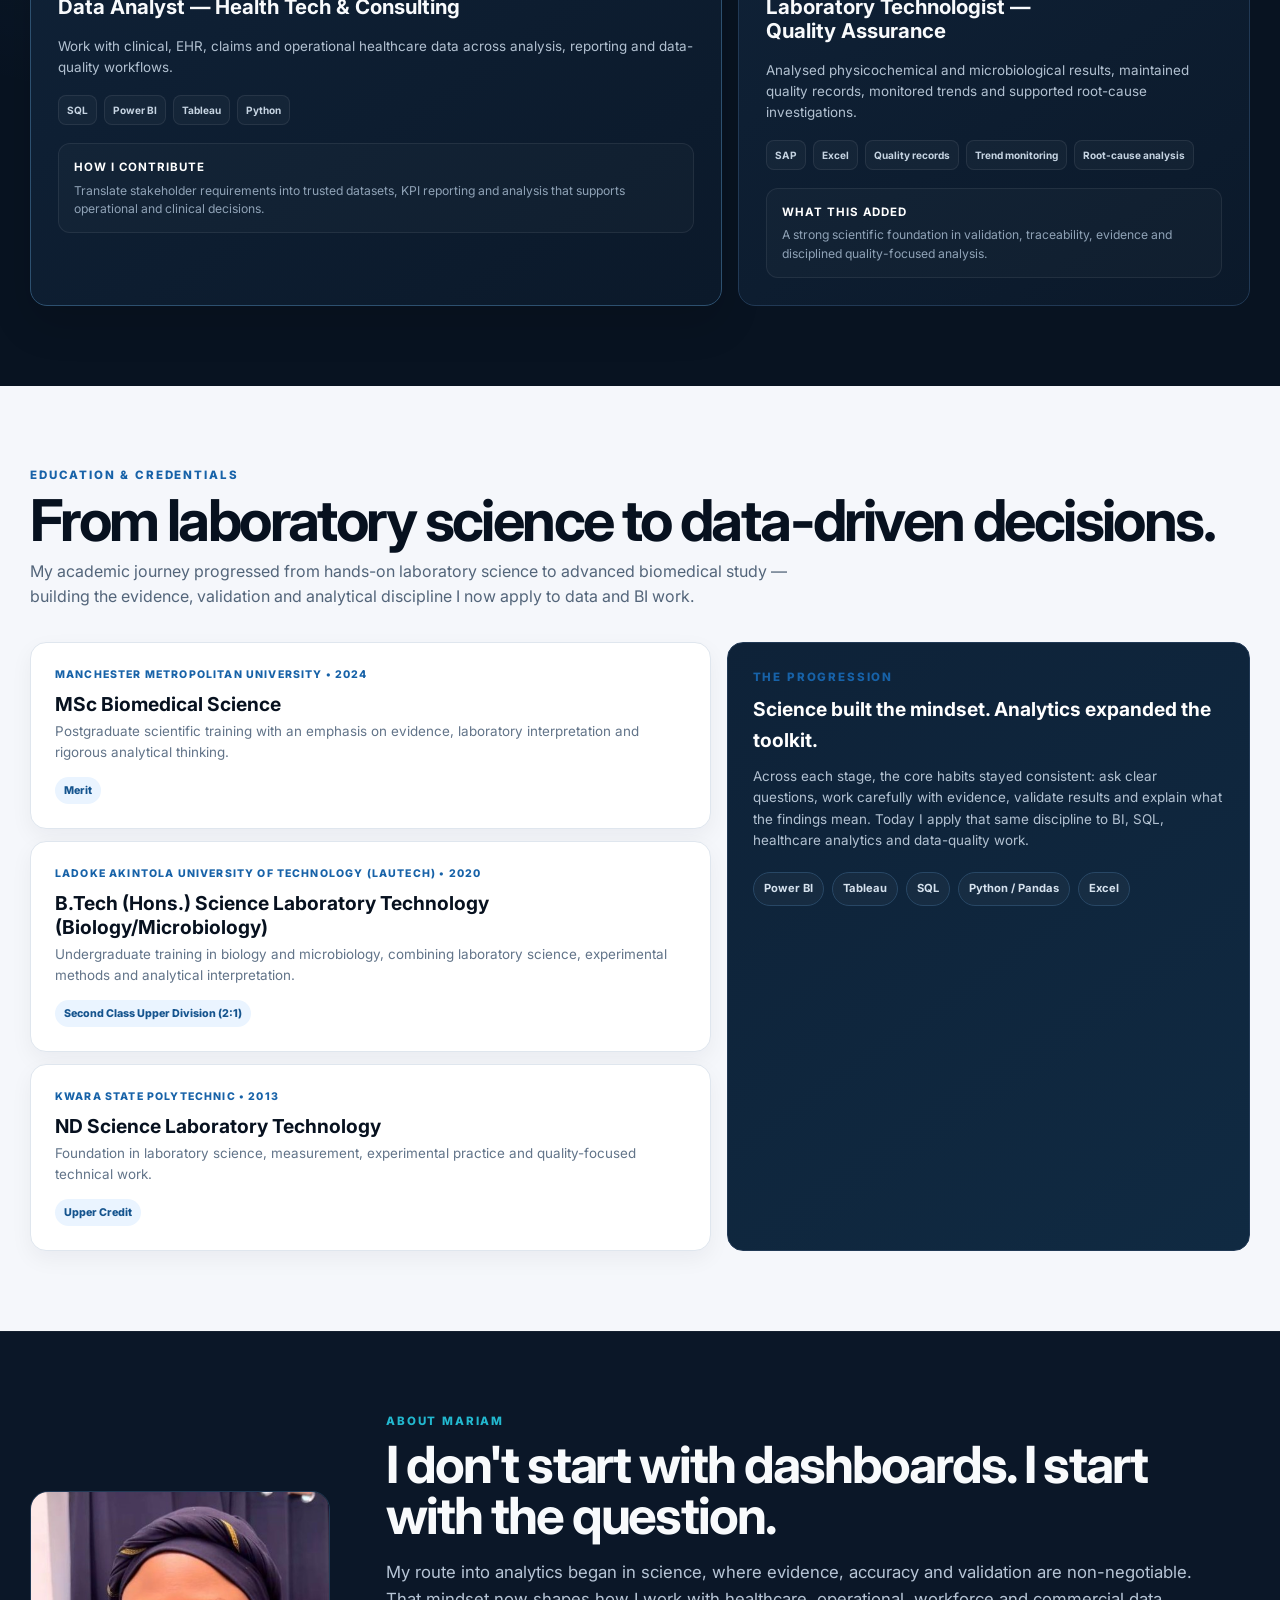
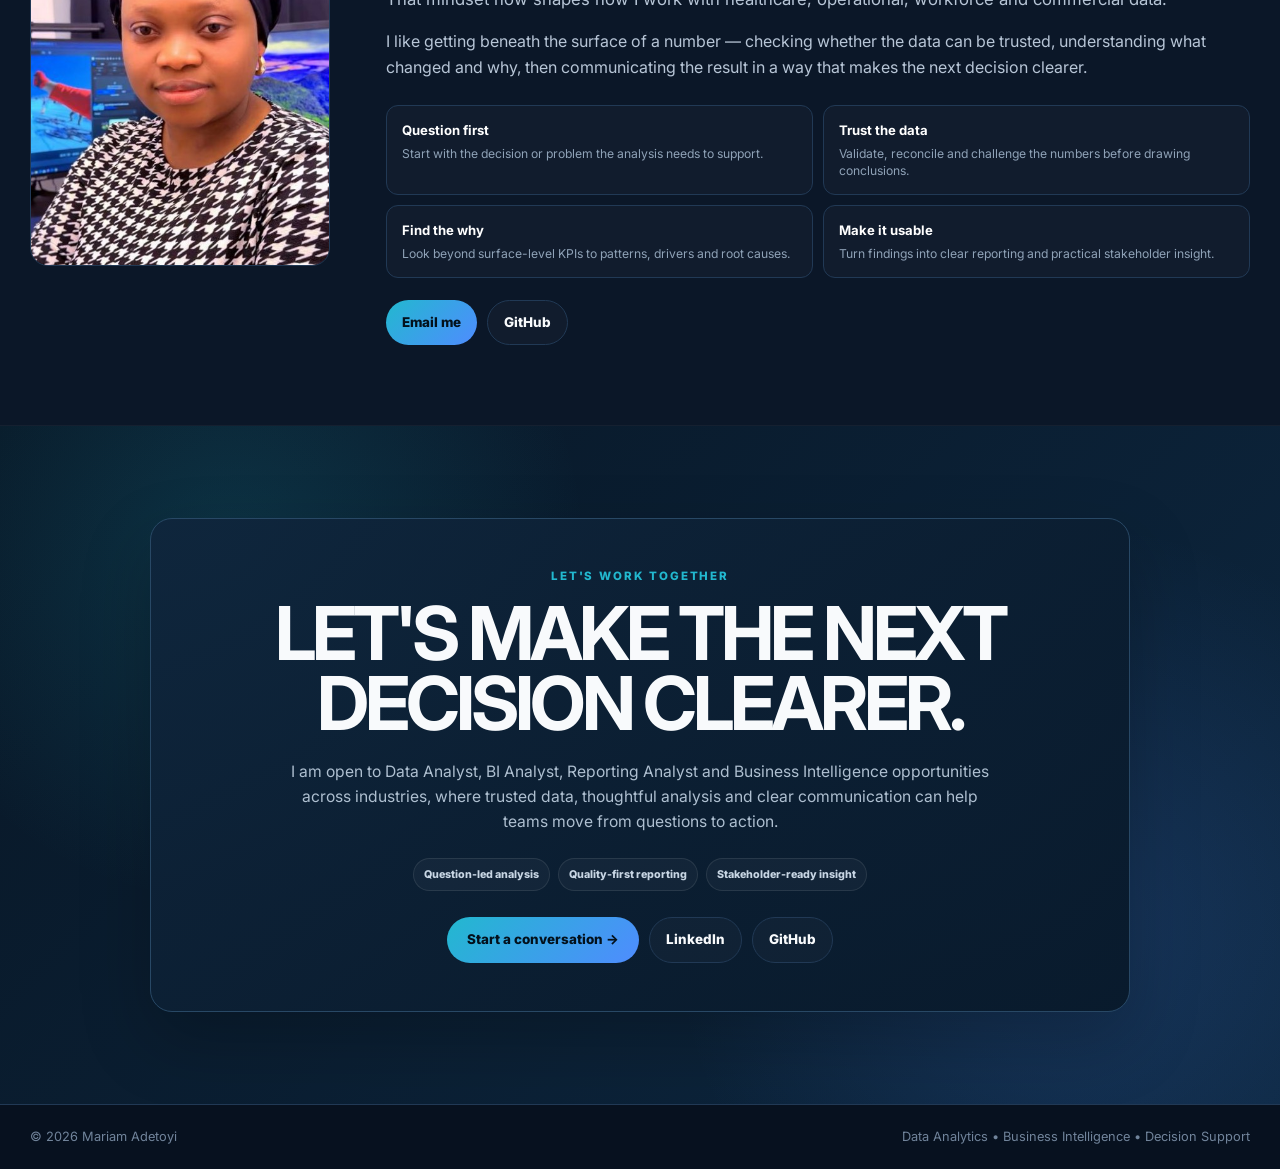
==== commit ad6f0ac2: "Simplify portfolio project section labels" ====
--- a/index.html
+++ b/index.html
@@ -53,19 +53,19 @@
 <nav class="nav"><div class="wrap navin"><a class="brand" href="#top">MARIAM <span>ADETOYI</span></a><button class="menu-btn" type="button" aria-expanded="false" aria-controls="site-links" aria-label="Open navigation"><span class="menu-icon"><span></span><span></span><span></span></span></button><div class="links" id="site-links"><a href="#work">Projects</a><a href="#expertise">Expertise</a><a href="#experience">Experience</a><a href="#education">Education</a><a href="#about">About</a><a class="contact-link" href="#contact">Contact</a></div></div></nav>
 <header class="hero" id="top"><div class="wrap"><div class="hero-grid"><div class="hero-copy"><div class="eyebrow">Data & BI Analyst • Open to opportunities across industries</div><h1>TRUSTED DATA<br><span>DECISION-READY INSIGHT.</span></h1><p class="lede">Data & BI Analyst focused on turning complex business and operational data into reliable reporting, clear analysis and practical insights that support better decisions. Experienced across healthcare, workforce, commercial and public-health data, with a strong quality-first approach to analytics.</p><div class="hero-proof" aria-label="Tools and technologies"><a href="#work" data-project-filter="power-bi">Power BI</a><a href="#work" data-project-filter="tableau">Tableau</a><a href="#work" data-project-filter="sql">SQL</a><a href="#work" data-project-filter="excel">Excel</a><a href="#work" data-project-filter="python">Python / Pandas</a></div><div class="hero-actions"><a class="pill primary" href="#work">Explore projects →</a><a class="pill" href="#experience">View experience</a></div></div><aside class="recruiter-card" aria-label="Professional strengths"><h2>Data analysis, BI and reporting — across industries.</h2><div class="recruiter-list"><div class="recruiter-item"><strong>Data Analysis & Reporting</strong><span>SQL, Excel, Python/Pandas and exploratory analysis.</span></div><div class="recruiter-item"><strong>Business Intelligence</strong><span>Power BI, Tableau, KPI reporting and dashboard development.</span></div><div class="recruiter-item"><strong>Data Quality</strong><span>Validation, reconciliation and reliable reporting workflows.</span></div><div class="recruiter-item"><strong>Cross-Industry Capability</strong><span>Telecom, healthcare, workforce, retail, e-commerce, automotive, operational and commercial data.</span></div></div><div class="availability">Open to Data Analyst, BI Analyst, Reporting Analyst and Business Intelligence opportunities across industries.</div></aside></div></div></header>
 <main>
-<section class="section projects" id="work"><div class="wrap"><div class="sectionhead"><div><div class="eyebrow">Selected investigations</div><h2>13 investigations. Different problems. One goal: clearer decisions.</h2><p>Across telecom, healthcare, workforce, retail, public health and automotive data, each investigation starts with a practical question and follows the evidence toward a decision-ready answer.</p></div><div class="work-scope" aria-label="Portfolio coverage"><span>Power BI • Tableau • SQL • Python</span><span>Telecom • Healthcare • Workforce • Retail • Public Health • Automotive</span></div></div>
+<section class="section projects" id="work"><div class="wrap"><div class="sectionhead"><div><div class="eyebrow">Projects</div><h2>13 projects. Different problems. One goal: clearer decisions.</h2><p>Across telecom, healthcare, workforce, retail, public health and automotive data, each project starts with a practical question and follows the evidence toward a decision-ready answer.</p></div><div class="work-scope" aria-label="Portfolio coverage"><span>Power BI • Tableau • SQL • Python</span><span>Telecom • Healthcare • Workforce • Retail • Public Health • Automotive</span></div></div>
 <div class="project-filter-wrap" id="projects-by-tool"><span class="project-filter-label">Browse projects by tool</span><nav class="project-filter" aria-label="Filter portfolio projects by tool"><a href="#work" class="active" data-project-filter="all">All</a><a href="#work" data-project-filter="power-bi">Power BI</a><a href="#work" data-project-filter="tableau">Tableau</a><a href="#work" data-project-filter="sql">SQL</a><a href="#work" data-project-filter="excel">Excel</a><a href="#work" data-project-filter="python">Python</a></nav></div><div class="project-grid">
 <article class="card portfolio-project" data-tools="python pandas"><div class="visual telecom"><div><div class="visual-label">Customer analytics</div><div class="visual-title">Telecom Churn<br>& Retention</div><div class="visual-sub">Python analysis of service friction, engagement and customer-retention priorities.</div></div><div class="kpis"><div class="kpi"><strong>15.7%</strong><span>Overall churn</span></div><div class="kpi"><strong>83.0%</strong><span>Complaint churn</span></div><div class="kpi"><strong>56.6%</strong><span>High-priority churn</span></div></div></div><div class="card-body"><div class="tools"><span class="tool">Python</span><span class="tool">Pandas</span><span class="tool">Matplotlib</span></div><h3>Telecom Customer Churn & Retention Intelligence</h3><p>Customer-retention analysis identifying the behaviours most associated with churn and translating them into transparent retention priorities.</p><div class="card-actions"><a class="card-btn primary" href="telecom-churn.html#visual-analysis">Explore analysis →</a><a class="card-btn" href="telecom-churn.html">Read case study</a></div></div></article>
 <article class="card portfolio-project" data-tools="power-bi power-query dax"><div class="visual vital"><div><div class="visual-label">Healthcare intelligence</div><div class="visual-title">VitalCare<br>Health Group</div><div class="visual-sub">Hospital performance, clinical outcomes and financial intelligence.</div></div><div class="kpis"><div class="kpi"><strong>+5.75%</strong><span>Revenue</span></div><div class="kpi"><strong>−15.77%</strong><span>Mortality</span></div><div class="kpi"><strong>+8.68%</strong><span>Readmissions</span></div></div></div><div class="card-body"><div class="tools"><span class="tool">Power BI</span><span class="tool">DAX</span><span class="tool">Power Query</span></div><h3>VitalCare Health Group</h3><p>Year-on-year healthcare performance analysis across admissions, outcomes, utilisation, revenue and margin.</p><div class="card-actions"><a class="card-btn primary" href="vitalcare.html#dashboard-gallery">View dashboard →</a><a class="card-btn" href="vitalcare.html">Read case study</a></div></div></article>
 <article class="card portfolio-project" data-tools="tableau excel"><div class="visual talent"><div><div class="visual-label">People analytics</div><div class="visual-title">Talent Pulse<br>Solutions</div><div class="visual-sub">Workforce attrition and retention analysis.</div></div><div class="kpis"><div class="kpi"><strong>16.4%</strong><span>Overall attrition</span></div><div class="kpi"><strong>20.54%</strong><span>Sales attrition</span></div><div class="kpi"><strong>30.43%</strong><span>First 2 years</span></div></div></div><div class="card-body"><div class="tools"><span class="tool">Tableau</span><span class="tool">Excel</span></div><h3>Talent Pulse Solutions</h3><p>Workforce analysis identifying high-risk groups, tenure patterns and retention priorities.</p><div class="card-actions"><a class="card-btn primary" href="https://public.tableau.com/app/profile/mariam.adetoyi/viz/Talent-PulseSolutionsInc_17902689572140/HRAnalyticsDashboard" target="_blank" rel="noopener">View interactive →</a><a class="card-btn" href="talent-pulse.html">Read case study</a></div></div></article>
 <article class="card portfolio-project" data-tools="power-bi power-query dax"><div class="visual adhcri"><div><div class="visual-label">10Alytics Global Hackathon 2026</div><div class="visual-title">ADHCRI Health<br>Intelligence</div><div class="visual-sub">ASEAN public-health risk, inequality, capacity and investment analysis.</div></div><div class="kpis"><div class="kpi"><strong>10</strong><span>ASEAN countries</span></div><div class="kpi"><strong>1,691</strong><span>Valid records</span></div><div class="kpi"><strong>16+</strong><span>Health indicators</span></div></div></div><div class="card-body"><div class="tools"><span class="tool">Power BI</span><span class="tool">Power Query</span><span class="tool">DAX</span></div><h3>ADHCRI Health Intelligence Dashboard</h3><p>Team HealthSync hackathon project combining mortality, disease, nutrition, healthcare investment and workforce indicators into a three-page ASEAN public-health dashboard.</p><div class="card-actions"><a class="card-btn primary" href="adhcri.html#dashboard-gallery">Explore project →</a><a class="card-btn" href="adhcri.html">Read case study</a></div></div></article>
 <article class="card portfolio-project" data-tools="power-bi power-query dax"><div class="visual toy"><div><div class="visual-label">Commercial analytics</div><div class="visual-title">Toy Store<br>E-Commerce</div><div class="visual-sub">Sales, product and customer performance intelligence.</div></div><div class="kpis"><div class="kpi"><strong>Sales</strong><span>Performance</span></div><div class="kpi"><strong>Products</strong><span>Mix</span></div><div class="kpi"><strong>Trends</strong><span>Time analysis</span></div></div></div><div class="card-body"><div class="tools"><span class="tool">Power BI</span><span class="tool">Power Query</span></div><h3>Toy Store E-Commerce</h3><p>Commercial dashboard exploring sales performance, product mix, customer behaviour and time-based trends.</p><div class="card-actions"><a class="card-btn primary" href="toy-store.html#dashboard-view">View dashboard →</a><a class="card-btn" href="toy-store.html">Read case study</a></div></div></article>
-<article class="card portfolio-project" data-tools="tableau"><div class="visual vitalink"><div><div class="visual-label">Telehealth operations</div><div class="visual-title">VitalLink<br>Telehealth</div><div class="visual-sub">Patient alerts, clinical SLA performance and device-health investigation.</div></div><div class="kpis"><div class="kpi"><strong>10,500</strong><span>Alerts</span></div><div class="kpi"><strong>54.2%</strong><span>Critical SLA</span></div><div class="kpi"><strong>34.9%</strong><span>Warning rate</span></div></div></div><div class="card-body"><div class="tools"><span class="tool">Tableau</span><span class="tool">SLA Analysis</span><span class="tool">Root Cause</span></div><h3>VitalLink Telehealth Solutions</h3><p>Operational analytics testing whether device health was driving warning-alert volume while identifying response-time and SLA pressure points.</p><div class="card-actions"><a class="card-btn primary" href="https://public.tableau.com/app/profile/mariam.adetoyi/viz/VitalinkProject/VitalinkPage2" target="_blank" rel="noopener">View interactive →</a><a class="card-btn" href="vitalink.html">Read case study</a></div></div></article>
+<article class="card portfolio-project" data-tools="tableau"><div class="visual vitalink"><div><div class="visual-label">Telehealth operations</div><div class="visual-title">VitalLink<br>Telehealth</div><div class="visual-sub">Patient alerts, clinical SLA performance and device-health analysis.</div></div><div class="kpis"><div class="kpi"><strong>10,500</strong><span>Alerts</span></div><div class="kpi"><strong>54.2%</strong><span>Critical SLA</span></div><div class="kpi"><strong>34.9%</strong><span>Warning rate</span></div></div></div><div class="card-body"><div class="tools"><span class="tool">Tableau</span><span class="tool">SLA Analysis</span><span class="tool">Root Cause</span></div><h3>VitalLink Telehealth Solutions</h3><p>Operational analytics testing whether device health was driving warning-alert volume while identifying response-time and SLA pressure points.</p><div class="card-actions"><a class="card-btn primary" href="https://public.tableau.com/app/profile/mariam.adetoyi/viz/VitalinkProject/VitalinkPage2" target="_blank" rel="noopener">View interactive →</a><a class="card-btn" href="vitalink.html">Read case study</a></div></div></article>
 <article class="card portfolio-project" data-tools="sql postgresql"><div class="visual lumina"><div><div class="visual-label">SQL analytics</div><div class="visual-title">Lumina</div><div class="visual-sub">Healthcare operations and financial analysis in PostgreSQL.</div></div><div class="kpis"><div class="kpi"><strong>SQL</strong><span>Core analysis</span></div><div class="kpi"><strong>30-day</strong><span>Readmissions</span></div><div class="kpi"><strong>LOS</strong><span>Utilisation</span></div></div></div><div class="card-body"><div class="tools"><span class="tool">PostgreSQL</span><span class="tool">SQL</span></div><h3>Lumina</h3><p>SQL analysis of admissions, service use, recovery, treatment cost, insurance, payments and revenue.</p><div class="card-actions"><a class="card-btn primary" href="lumina.html">View case study →</a></div></div></article>
 <article class="card portfolio-project" data-tools="sql postgresql"><div class="visual motiva"><div><div class="visual-label">Automotive analytics</div><div class="visual-title">MotivaAutos</div><div class="visual-sub">SQL-driven commercial intelligence.</div></div><div class="kpis"><div class="kpi"><strong>SQL</strong><span>Queries</span></div><div class="kpi"><strong>Joins</strong><span>Data model</span></div><div class="kpi"><strong>KPIs</strong><span>Business insight</span></div></div></div><div class="card-body"><div class="tools"><span class="tool">SQL</span><span class="tool">Relational Data</span></div><h3>MotivaAutos</h3><p>Automotive business analysis using relational querying, aggregation and decision-focused SQL.</p><div class="card-actions"><a class="card-btn primary" href="motivaautos.html">View case study →</a></div></div></article>
 <article class="card portfolio-project" data-tools="power-bi power-query dax"><div class="visual hiv"><div><div class="visual-label">Public health analytics</div><div class="visual-title">Global HIV<br>Analytics</div><div class="visual-sub">Long-term disease burden and treatment intelligence.</div></div><div class="kpis"><div class="kpi"><strong>−59.02%</strong><span>New infections</span></div><div class="kpi"><strong>−65.50%</strong><span>HIV deaths</span></div><div class="kpi"><strong>2000–24</strong><span>Analysis period</span></div></div></div><div class="card-body"><div class="tools"><span class="tool">Power BI</span><span class="tool">Public Health</span></div><h3>Global HIV Analytics</h3><p>Trend analysis of infections, mortality, treatment coverage and the global burden of HIV.</p><div class="card-actions"><a class="card-btn primary" href="https://app.powerbi.com/view?r=eyJrIjoiZmRhYTE0MGMtZDBlNi00ZmRiLWIxN2MtYTc1ZDBiMmM1ZTE5IiwidCI6ImZmMGYzZTNhLTNlNTMtNDU0Zi1iMmI1LTZjNjg3NTNiOGVlNCJ9" target="_blank" rel="noopener">View interactive →</a><a class="card-btn" href="global-hiv.html">Read case study</a></div></div></article>
 </div>
-<div id="more-projects" class="supporting-tier"><div class="supporting-head"><div><div class="supporting-kicker">More investigations</div><h3>Focused questions. Practical analysis.</h3><p>Excel and SQL investigations built around specific business and analytical questions — each contributing to the same portfolio of evidence-led problem solving.</p></div></div><div class="more-grid"><article class="small portfolio-project" data-tools="excel"><span class="support-num">01</span><div class="meta">Healthcare • Excel</div><h3>Green Valley Medical Centre</h3><p>Patient recovery, treatment-cost and demographic analysis built in Excel.</p><div class="small-stats"><div class="small-stat"><strong>400</strong><span>Patients</span></div><div class="small-stat"><strong>75</strong><span>Avg recovery</span></div><div class="small-stat"><strong>5,052</strong><span>Avg cost</span></div><div class="small-stat"><strong>45</strong><span>Avg age</span></div></div><div class="small-actions"><a class="card-btn primary" href="supporting-projects.html#green-valley">View project →</a><a class="card-btn" href="https://github.com/Mayfuns/green-valley-medical-centre-excel" target="_blank" rel="noopener">GitHub</a></div></article><article class="small portfolio-project" data-tools="excel"><span class="support-num">02</span><div class="meta">Healthcare • Excel</div><h3>Medcore Health Network</h3><p>Large-scale patient, revenue and length-of-stay analysis across a healthcare network.</p><div class="small-stats"><div class="small-stat"><strong>54,966</strong><span>Patients</span></div><div class="small-stat"><strong>$1.4B</strong><span>Revenue</span></div><div class="small-stat"><strong>15 days</strong><span>Avg LOS</span></div><div class="small-stat"><strong>Excel</strong><span>Analysis</span></div></div><div class="small-actions"><a class="card-btn primary" href="supporting-projects.html#medcore">View project →</a><a class="card-btn" href="https://github.com/Mayfuns/medcore-health-network-excel" target="_blank" rel="noopener">GitHub</a></div></article><article class="small portfolio-project" data-tools="sql postgresql"><span class="support-num">03</span><div class="meta">PostgreSQL • Business Analysis</div><h3>Northwind Analytics</h3><p>Customer, product, supplier, employee and sales analysis using relational PostgreSQL queries.</p><div class="small-tags"><span class="small-tag">JOINs</span><span class="small-tag">Aggregation</span><span class="small-tag">UNION</span><span class="small-tag">PostgreSQL</span></div><span class="small-note">Commercial SQL analysis across customers, products, suppliers, employees and sales.</span><div class="small-actions"><a class="card-btn primary" href="supporting-projects.html#northwind">View project →</a><a class="card-btn" href="https://github.com/Mayfuns/northwind-sql-analytics" target="_blank" rel="noopener">GitHub</a></div></article><article class="small portfolio-project" data-tools="sql postgresql"><span class="support-num">04</span><div class="meta">Healthcare • PostgreSQL</div><h3>DORI Risk Analysis</h3><p>Skin-lesion risk analysis across demographics, diagnoses, environment and lifestyle behaviours.</p><div class="small-tags"><span class="small-tag">CASE</span><span class="small-tag">FILTER</span><span class="small-tag">Risk Analysis</span><span class="small-tag">PostgreSQL</span></div><span class="small-note">Patient, lesion, sanitation and lifestyle factors compared against severe diagnoses.</span><div class="small-actions"><a class="card-btn primary" href="supporting-projects.html#dori">View project →</a><a class="card-btn" href="https://github.com/Mayfuns/dori-risk-sql-analytics" target="_blank" rel="noopener">GitHub</a></div></article></div></div>
+<div id="more-projects" class="supporting-tier"><div class="more-grid"><article class="small portfolio-project" data-tools="excel"><span class="support-num">01</span><div class="meta">Healthcare • Excel</div><h3>Green Valley Medical Centre</h3><p>Patient recovery, treatment-cost and demographic analysis built in Excel.</p><div class="small-stats"><div class="small-stat"><strong>400</strong><span>Patients</span></div><div class="small-stat"><strong>75</strong><span>Avg recovery</span></div><div class="small-stat"><strong>5,052</strong><span>Avg cost</span></div><div class="small-stat"><strong>45</strong><span>Avg age</span></div></div><div class="small-actions"><a class="card-btn primary" href="supporting-projects.html#green-valley">View project →</a><a class="card-btn" href="https://github.com/Mayfuns/green-valley-medical-centre-excel" target="_blank" rel="noopener">GitHub</a></div></article><article class="small portfolio-project" data-tools="excel"><span class="support-num">02</span><div class="meta">Healthcare • Excel</div><h3>Medcore Health Network</h3><p>Large-scale patient, revenue and length-of-stay analysis across a healthcare network.</p><div class="small-stats"><div class="small-stat"><strong>54,966</strong><span>Patients</span></div><div class="small-stat"><strong>$1.4B</strong><span>Revenue</span></div><div class="small-stat"><strong>15 days</strong><span>Avg LOS</span></div><div class="small-stat"><strong>Excel</strong><span>Analysis</span></div></div><div class="small-actions"><a class="card-btn primary" href="supporting-projects.html#medcore">View project →</a><a class="card-btn" href="https://github.com/Mayfuns/medcore-health-network-excel" target="_blank" rel="noopener">GitHub</a></div></article><article class="small portfolio-project" data-tools="sql postgresql"><span class="support-num">03</span><div class="meta">PostgreSQL • Business Analysis</div><h3>Northwind Analytics</h3><p>Customer, product, supplier, employee and sales analysis using relational PostgreSQL queries.</p><div class="small-tags"><span class="small-tag">JOINs</span><span class="small-tag">Aggregation</span><span class="small-tag">UNION</span><span class="small-tag">PostgreSQL</span></div><span class="small-note">Commercial SQL analysis across customers, products, suppliers, employees and sales.</span><div class="small-actions"><a class="card-btn primary" href="supporting-projects.html#northwind">View project →</a><a class="card-btn" href="https://github.com/Mayfuns/northwind-sql-analytics" target="_blank" rel="noopener">GitHub</a></div></article><article class="small portfolio-project" data-tools="sql postgresql"><span class="support-num">04</span><div class="meta">Healthcare • PostgreSQL</div><h3>DORI Risk Analysis</h3><p>Skin-lesion risk analysis across demographics, diagnoses, environment and lifestyle behaviours.</p><div class="small-tags"><span class="small-tag">CASE</span><span class="small-tag">FILTER</span><span class="small-tag">Risk Analysis</span><span class="small-tag">PostgreSQL</span></div><span class="small-note">Patient, lesion, sanitation and lifestyle factors compared against severe diagnoses.</span><div class="small-actions"><a class="card-btn primary" href="supporting-projects.html#dori">View project →</a><a class="card-btn" href="https://github.com/Mayfuns/dori-risk-sql-analytics" target="_blank" rel="noopener">GitHub</a></div></article></div></div>
 </div></section>
 <section class="section expertise-section" id="expertise"><div class="wrap"><div class="sectionhead"><div><div class="eyebrow">Expertise</div><h2>Capabilities across the analytics workflow.</h2><p>I work from raw data through validation, modelling, analysis and reporting — with a focus on reliable outputs that help stakeholders understand performance and make decisions.</p></div><div class="expertise-summary" aria-label="Core analytics workflow"><span>Prepare</span><span>Analyse</span><span>Validate</span><span>Communicate</span></div></div><div class="expertise"><article class="expert"><div class="expert-top"><div class="num">01</div><div class="expert-stage">Reporting & BI</div></div><h3>Business Intelligence</h3><p>Build clear dashboards, semantic models and KPI reporting that turn complex data into accessible decision-support outputs.</p><div class="expert-tags"><span>Power BI</span><span>Tableau</span><span>DAX</span><span>Power Query</span></div><div class="expert-note">Focus: performance visibility, stakeholder reporting and clear data storytelling.</div></article><article class="expert"><div class="expert-top"><div class="num">02</div><div class="expert-stage">Analysis</div></div><h3>Data Analysis & SQL</h3><p>Query, explore and interpret data across relational and analytical environments to identify trends, cohorts, segments and business drivers.</p><div class="expert-tags"><span>SQL</span><span>PostgreSQL</span><span>Excel</span><span>Python / Pandas</span></div><div class="expert-note">Focus: question-led analysis, trend investigation and structured analytical outputs.</div></article><article class="expert"><div class="expert-top"><div class="num">03</div><div class="expert-stage">Reliability</div></div><h3>Data Quality & Preparation</h3><p>Prepare dependable analytical data through structured data preparation, validation, reconciliation and quality checks.</p><div class="expert-tags"><span>Validation</span><span>Reconciliation</span><span>Data Preparation</span></div><div class="expert-note">Focus: trusted data, repeatable workflows and fewer downstream reporting issues.</div></article><article class="expert"><div class="expert-top"><div class="num">04</div><div class="expert-stage">Action</div></div><h3>Decision Support</h3><p>Translate stakeholder requirements and analytical findings into measures, explanations and reporting that support practical action.</p><div class="expert-tags"><span>Requirements</span><span>KPI Design</span><span>Root Cause</span><span>Storytelling</span></div><div class="expert-note">Focus: connecting analytical evidence to operational and business decisions.</div></article></div></div></section>
 <section class="section experience-section" id="experience"><div class="wrap"><div class="sectionhead"><div><div class="eyebrow">Professional experience</div><h2>Evidence from real analytical work.</h2><p>My experience combines professional data analysis with scientific quality assurance, showing how I work with data, improve reliability and turn findings into practical reporting and decisions.</p></div><div class="experience-summary" aria-label="Experience themes"><span>Data analysis</span><span>BI & reporting</span><span>Data quality</span><span>Quality assurance</span></div></div><div class="experience-grid"><article class="role-card primary-role"><div class="role-top"><div><div class="role-company">Amdari</div><h3>Data Analyst — Health Tech & Consulting</h3></div><div class="role-date">Mar 2024–Present</div></div><p class="role-lead">Work with clinical, EHR, claims and operational healthcare data across analysis, reporting and data-quality workflows.</p><div class="role-tags"><span>SQL</span><span>Power BI</span><span>Tableau</span><span>Python</span></div><div class="role-contribution"><strong>How I contribute</strong><span>Translate stakeholder requirements into trusted datasets, KPI reporting and analysis that supports operational and clinical decisions.</span></div></article><article class="role-card"><div class="role-top"><div><div class="role-company">Oriental Food Industry Limited</div><h3>Laboratory Technologist — Quality Assurance</h3></div><div class="role-date">Aug 2021–Aug 2023</div></div><p class="role-lead">Analysed physicochemical and microbiological results, maintained quality records, monitored trends and supported root-cause investigations.</p><div class="role-tags"><span>SAP</span><span>Excel</span><span>Quality records</span><span>Trend monitoring</span><span>Root-cause analysis</span></div><div class="role-contribution"><strong>What this added</strong><span>A strong scientific foundation in validation, traceability, evidence and disciplined quality-focused analysis.</span></div></article></div></div></section>
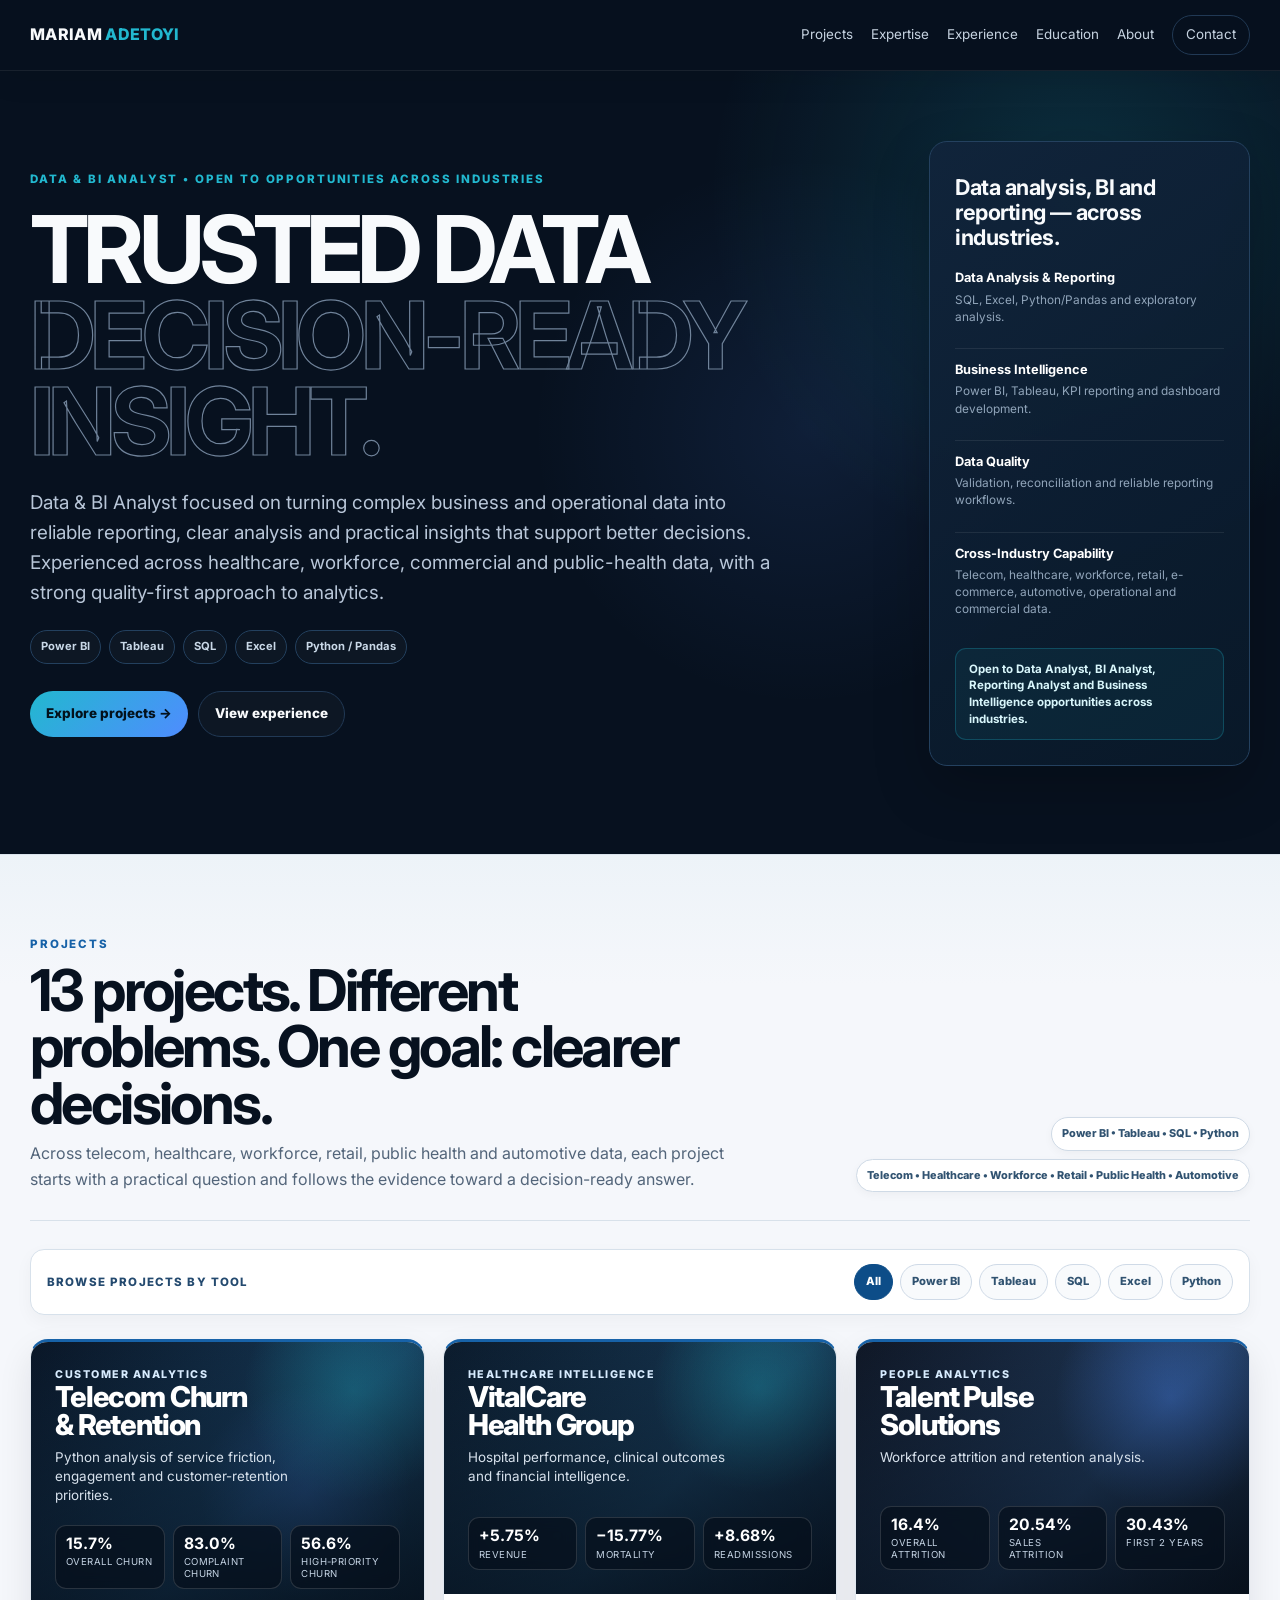
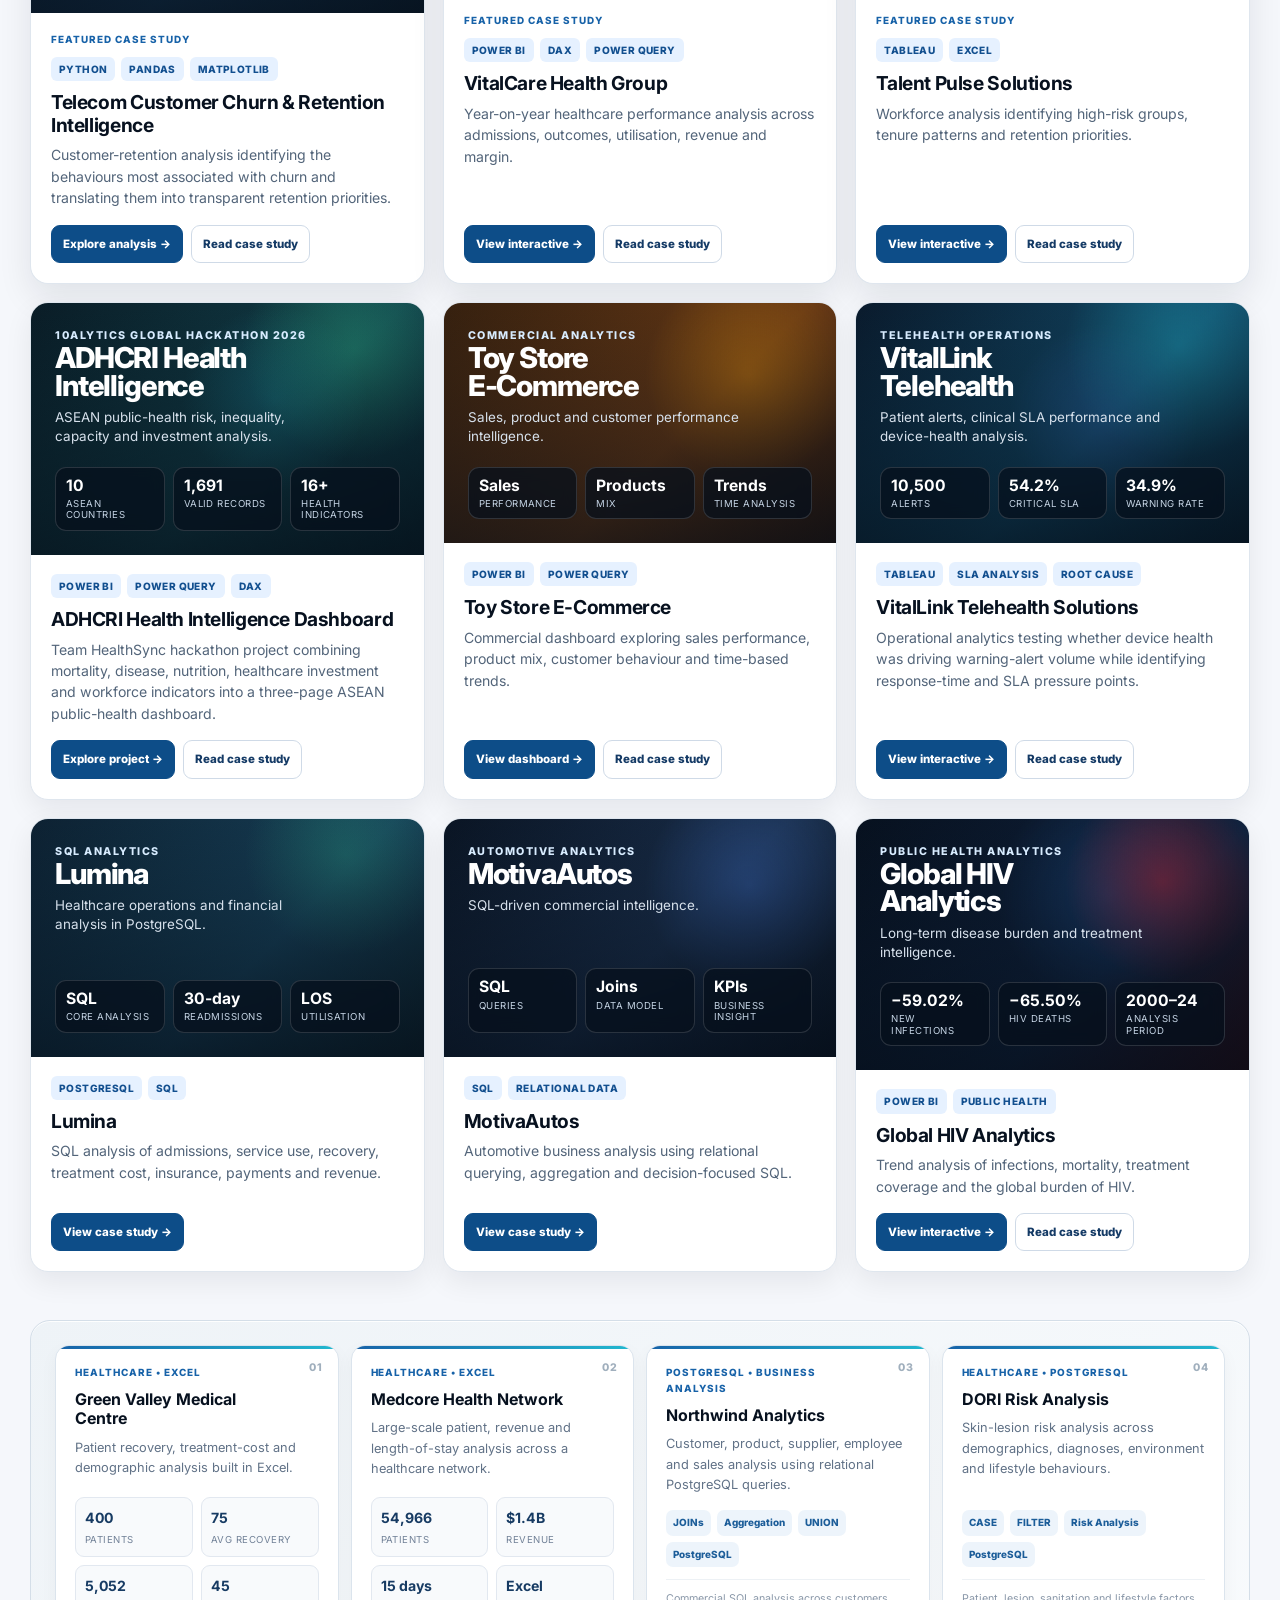
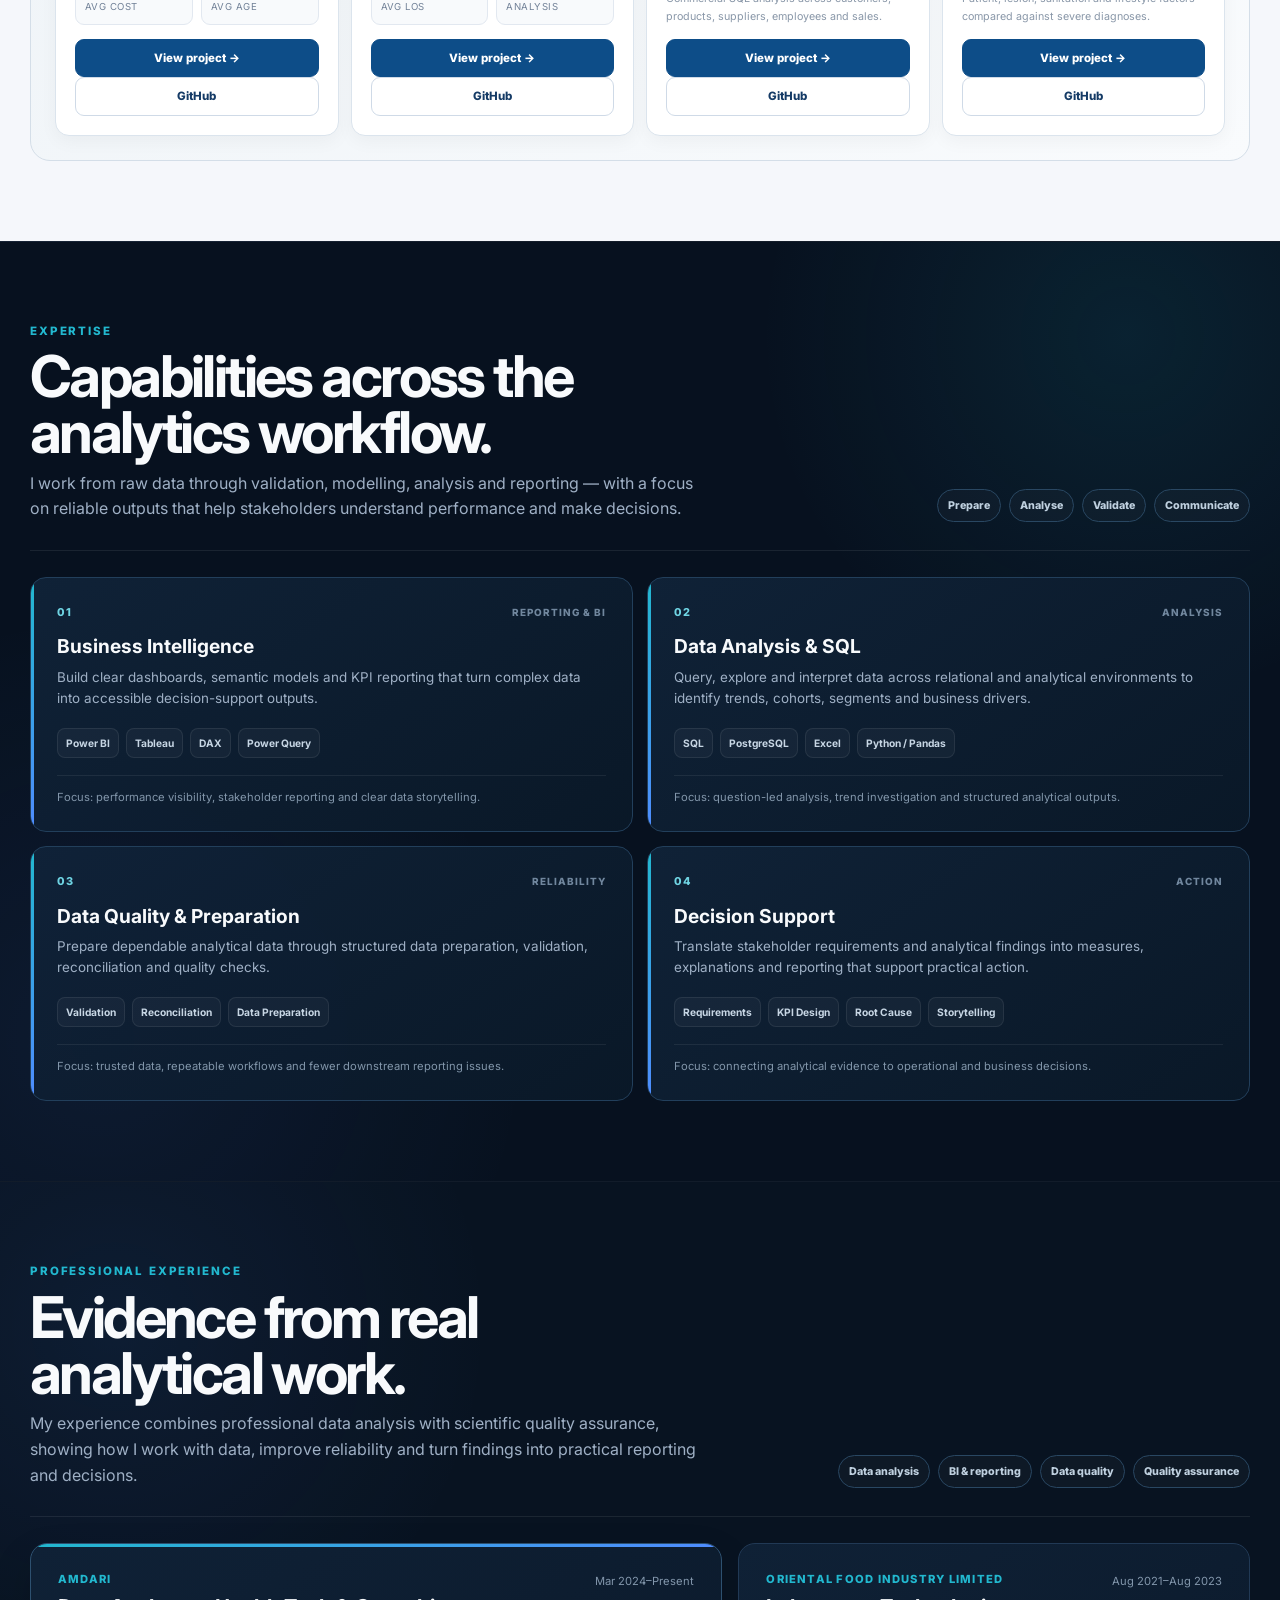
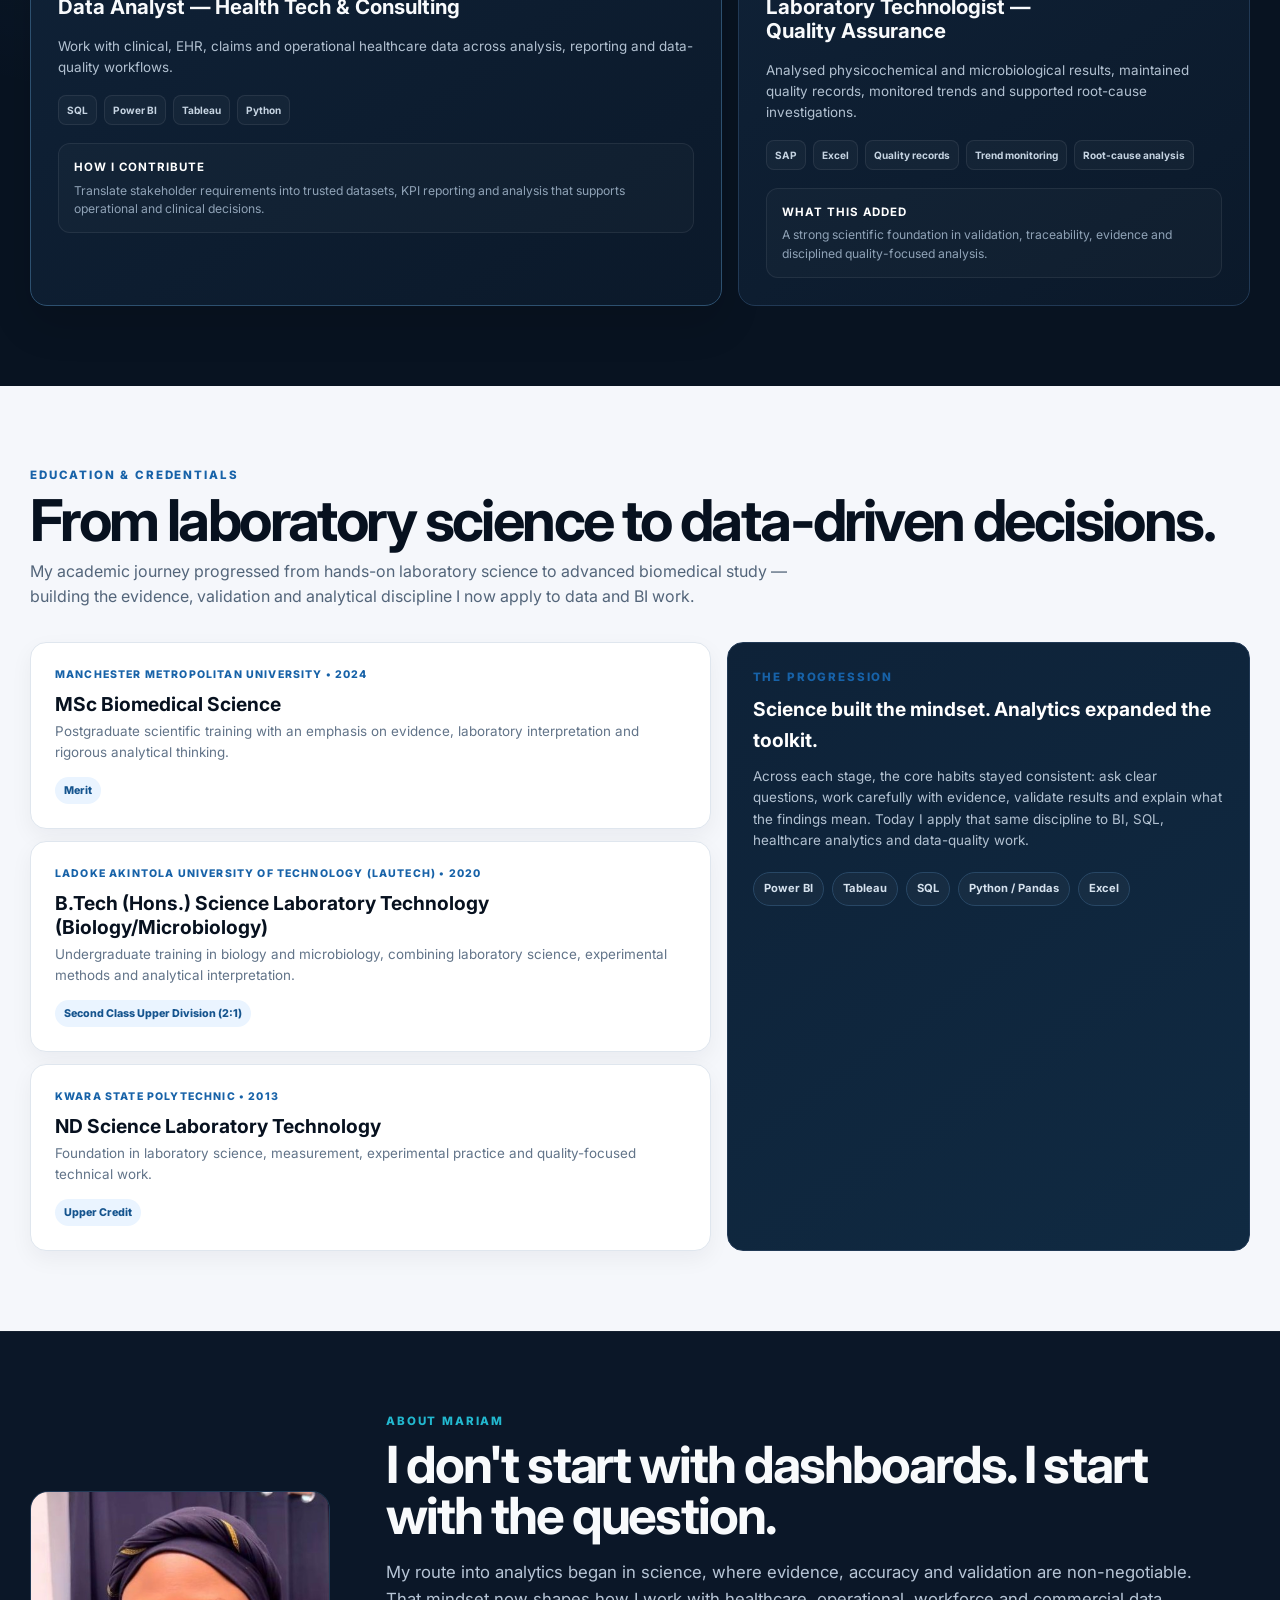
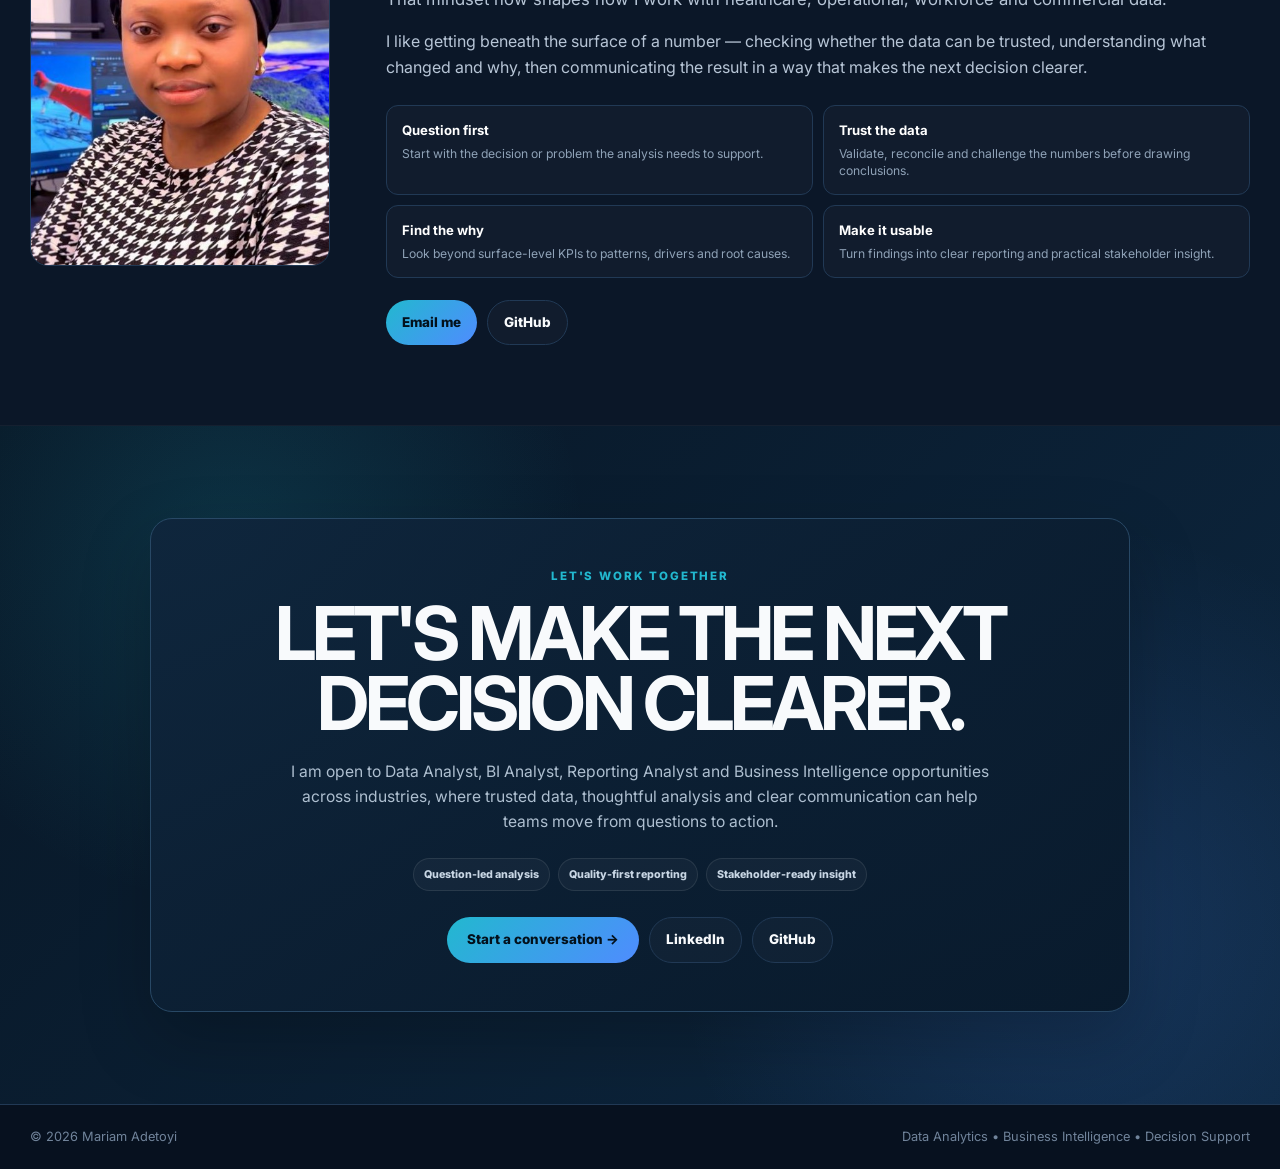
==== commit 1d71a5f0: "Add Power BI public link to VitalCare card" ====
--- a/index.html
+++ b/index.html
@@ -56,7 +56,7 @@
 <section class="section projects" id="work"><div class="wrap"><div class="sectionhead"><div><div class="eyebrow">Projects</div><h2>13 projects. Different problems. One goal: clearer decisions.</h2><p>Across telecom, healthcare, workforce, retail, public health and automotive data, each project starts with a practical question and follows the evidence toward a decision-ready answer.</p></div><div class="work-scope" aria-label="Portfolio coverage"><span>Power BI • Tableau • SQL • Python</span><span>Telecom • Healthcare • Workforce • Retail • Public Health • Automotive</span></div></div>
 <div class="project-filter-wrap" id="projects-by-tool"><span class="project-filter-label">Browse projects by tool</span><nav class="project-filter" aria-label="Filter portfolio projects by tool"><a href="#work" class="active" data-project-filter="all">All</a><a href="#work" data-project-filter="power-bi">Power BI</a><a href="#work" data-project-filter="tableau">Tableau</a><a href="#work" data-project-filter="sql">SQL</a><a href="#work" data-project-filter="excel">Excel</a><a href="#work" data-project-filter="python">Python</a></nav></div><div class="project-grid">
 <article class="card portfolio-project" data-tools="python pandas"><div class="visual telecom"><div><div class="visual-label">Customer analytics</div><div class="visual-title">Telecom Churn<br>& Retention</div><div class="visual-sub">Python analysis of service friction, engagement and customer-retention priorities.</div></div><div class="kpis"><div class="kpi"><strong>15.7%</strong><span>Overall churn</span></div><div class="kpi"><strong>83.0%</strong><span>Complaint churn</span></div><div class="kpi"><strong>56.6%</strong><span>High-priority churn</span></div></div></div><div class="card-body"><div class="tools"><span class="tool">Python</span><span class="tool">Pandas</span><span class="tool">Matplotlib</span></div><h3>Telecom Customer Churn & Retention Intelligence</h3><p>Customer-retention analysis identifying the behaviours most associated with churn and translating them into transparent retention priorities.</p><div class="card-actions"><a class="card-btn primary" href="telecom-churn.html#visual-analysis">Explore analysis →</a><a class="card-btn" href="telecom-churn.html">Read case study</a></div></div></article>
-<article class="card portfolio-project" data-tools="power-bi power-query dax"><div class="visual vital"><div><div class="visual-label">Healthcare intelligence</div><div class="visual-title">VitalCare<br>Health Group</div><div class="visual-sub">Hospital performance, clinical outcomes and financial intelligence.</div></div><div class="kpis"><div class="kpi"><strong>+5.75%</strong><span>Revenue</span></div><div class="kpi"><strong>−15.77%</strong><span>Mortality</span></div><div class="kpi"><strong>+8.68%</strong><span>Readmissions</span></div></div></div><div class="card-body"><div class="tools"><span class="tool">Power BI</span><span class="tool">DAX</span><span class="tool">Power Query</span></div><h3>VitalCare Health Group</h3><p>Year-on-year healthcare performance analysis across admissions, outcomes, utilisation, revenue and margin.</p><div class="card-actions"><a class="card-btn primary" href="vitalcare.html#dashboard-gallery">View dashboard →</a><a class="card-btn" href="vitalcare.html">Read case study</a></div></div></article>
+<article class="card portfolio-project" data-tools="power-bi power-query dax"><div class="visual vital"><div><div class="visual-label">Healthcare intelligence</div><div class="visual-title">VitalCare<br>Health Group</div><div class="visual-sub">Hospital performance, clinical outcomes and financial intelligence.</div></div><div class="kpis"><div class="kpi"><strong>+5.75%</strong><span>Revenue</span></div><div class="kpi"><strong>−15.77%</strong><span>Mortality</span></div><div class="kpi"><strong>+8.68%</strong><span>Readmissions</span></div></div></div><div class="card-body"><div class="tools"><span class="tool">Power BI</span><span class="tool">DAX</span><span class="tool">Power Query</span></div><h3>VitalCare Health Group</h3><p>Year-on-year healthcare performance analysis across admissions, outcomes, utilisation, revenue and margin.</p><div class="card-actions"><a class="card-btn primary" href="https://app.powerbi.com/view?r=eyJrIjoiNzY2Njg1MGItNjQzYi00YTk4LTgyMWQtYTQ3NDU5MDQ5M2EwIiwidCI6ImZmMGYzZTNhLTNlNTMtNDU0Zi1iMmI1LTZjNjg3NTNiOGVlNCJ9" target="_blank" rel="noopener">View interactive →</a><a class="card-btn" href="vitalcare.html">Read case study</a></div></div></article>
 <article class="card portfolio-project" data-tools="tableau excel"><div class="visual talent"><div><div class="visual-label">People analytics</div><div class="visual-title">Talent Pulse<br>Solutions</div><div class="visual-sub">Workforce attrition and retention analysis.</div></div><div class="kpis"><div class="kpi"><strong>16.4%</strong><span>Overall attrition</span></div><div class="kpi"><strong>20.54%</strong><span>Sales attrition</span></div><div class="kpi"><strong>30.43%</strong><span>First 2 years</span></div></div></div><div class="card-body"><div class="tools"><span class="tool">Tableau</span><span class="tool">Excel</span></div><h3>Talent Pulse Solutions</h3><p>Workforce analysis identifying high-risk groups, tenure patterns and retention priorities.</p><div class="card-actions"><a class="card-btn primary" href="https://public.tableau.com/app/profile/mariam.adetoyi/viz/Talent-PulseSolutionsInc_17902689572140/HRAnalyticsDashboard" target="_blank" rel="noopener">View interactive →</a><a class="card-btn" href="talent-pulse.html">Read case study</a></div></div></article>
 <article class="card portfolio-project" data-tools="power-bi power-query dax"><div class="visual adhcri"><div><div class="visual-label">10Alytics Global Hackathon 2026</div><div class="visual-title">ADHCRI Health<br>Intelligence</div><div class="visual-sub">ASEAN public-health risk, inequality, capacity and investment analysis.</div></div><div class="kpis"><div class="kpi"><strong>10</strong><span>ASEAN countries</span></div><div class="kpi"><strong>1,691</strong><span>Valid records</span></div><div class="kpi"><strong>16+</strong><span>Health indicators</span></div></div></div><div class="card-body"><div class="tools"><span class="tool">Power BI</span><span class="tool">Power Query</span><span class="tool">DAX</span></div><h3>ADHCRI Health Intelligence Dashboard</h3><p>Team HealthSync hackathon project combining mortality, disease, nutrition, healthcare investment and workforce indicators into a three-page ASEAN public-health dashboard.</p><div class="card-actions"><a class="card-btn primary" href="adhcri.html#dashboard-gallery">Explore project →</a><a class="card-btn" href="adhcri.html">Read case study</a></div></div></article>
 <article class="card portfolio-project" data-tools="power-bi power-query dax"><div class="visual toy"><div><div class="visual-label">Commercial analytics</div><div class="visual-title">Toy Store<br>E-Commerce</div><div class="visual-sub">Sales, product and customer performance intelligence.</div></div><div class="kpis"><div class="kpi"><strong>Sales</strong><span>Performance</span></div><div class="kpi"><strong>Products</strong><span>Mix</span></div><div class="kpi"><strong>Trends</strong><span>Time analysis</span></div></div></div><div class="card-body"><div class="tools"><span class="tool">Power BI</span><span class="tool">Power Query</span></div><h3>Toy Store E-Commerce</h3><p>Commercial dashboard exploring sales performance, product mix, customer behaviour and time-based trends.</p><div class="card-actions"><a class="card-btn primary" href="toy-store.html#dashboard-view">View dashboard →</a><a class="card-btn" href="toy-store.html">Read case study</a></div></div></article>
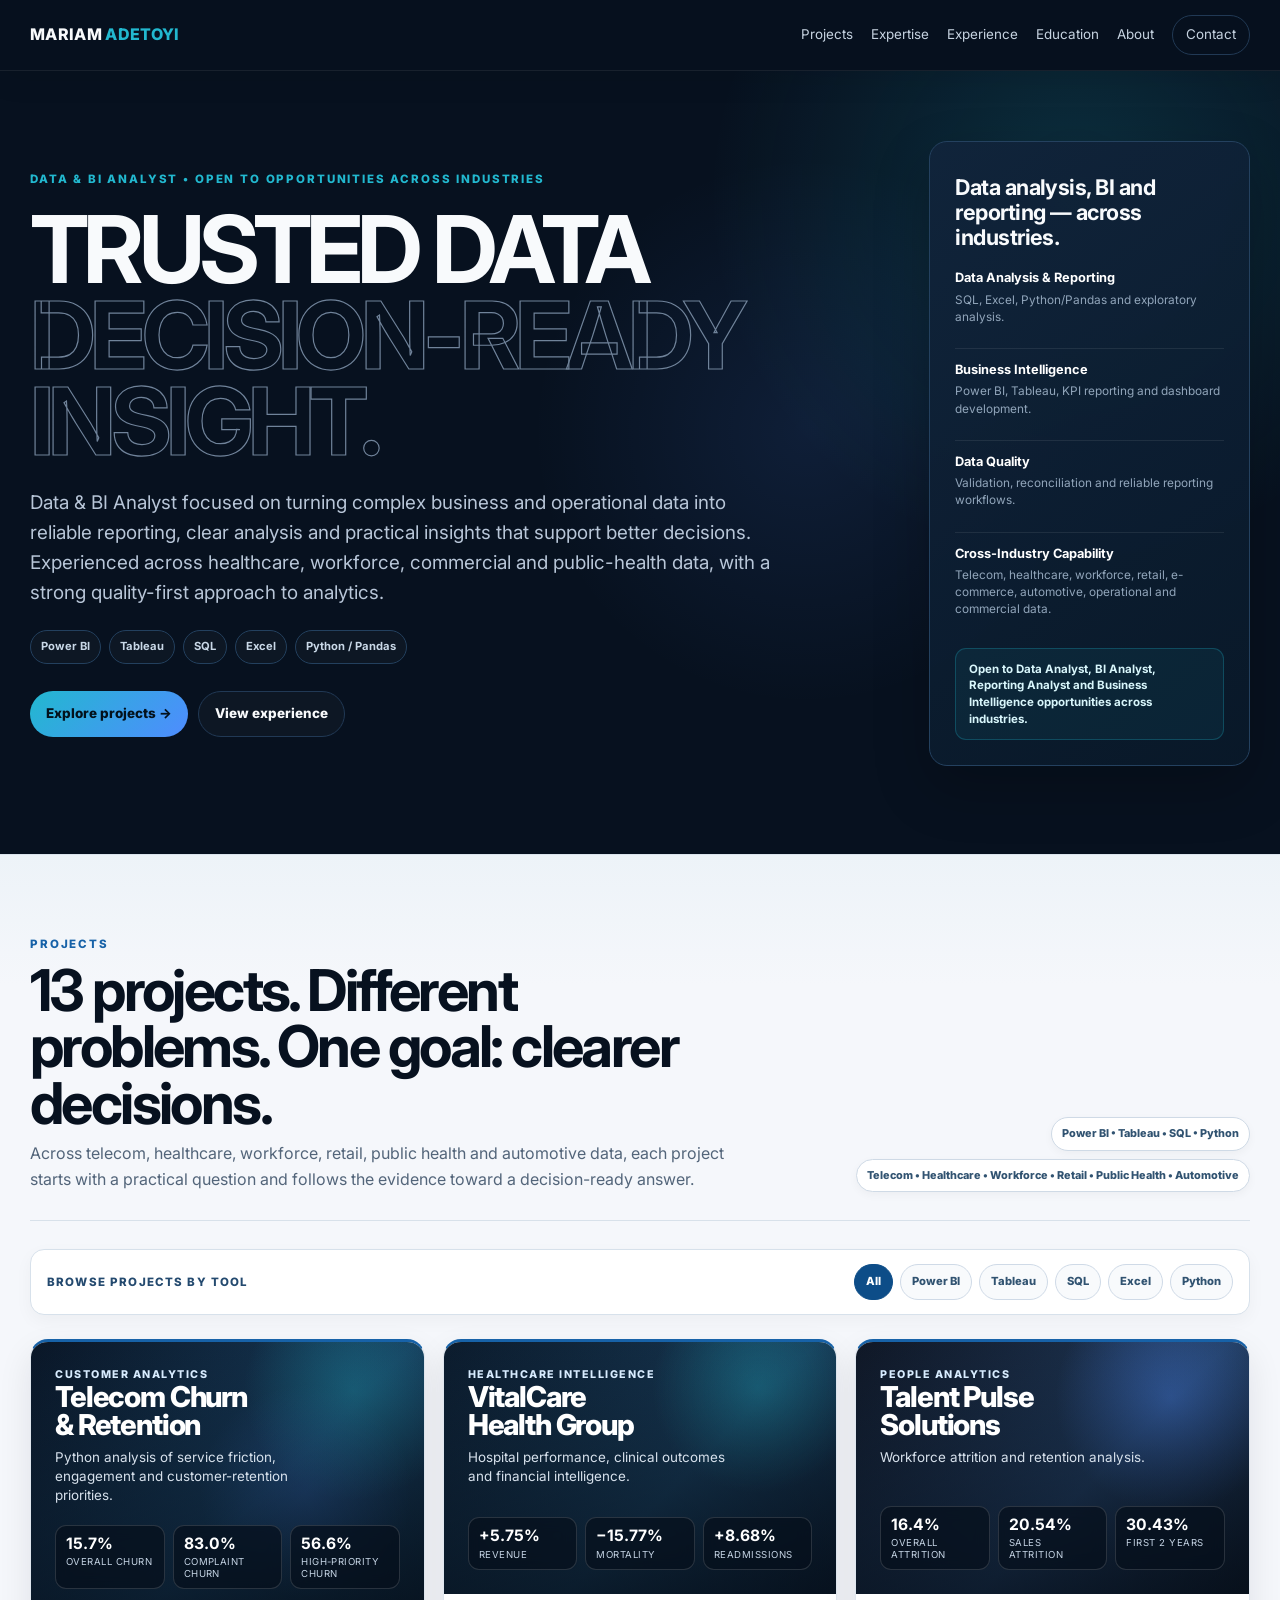
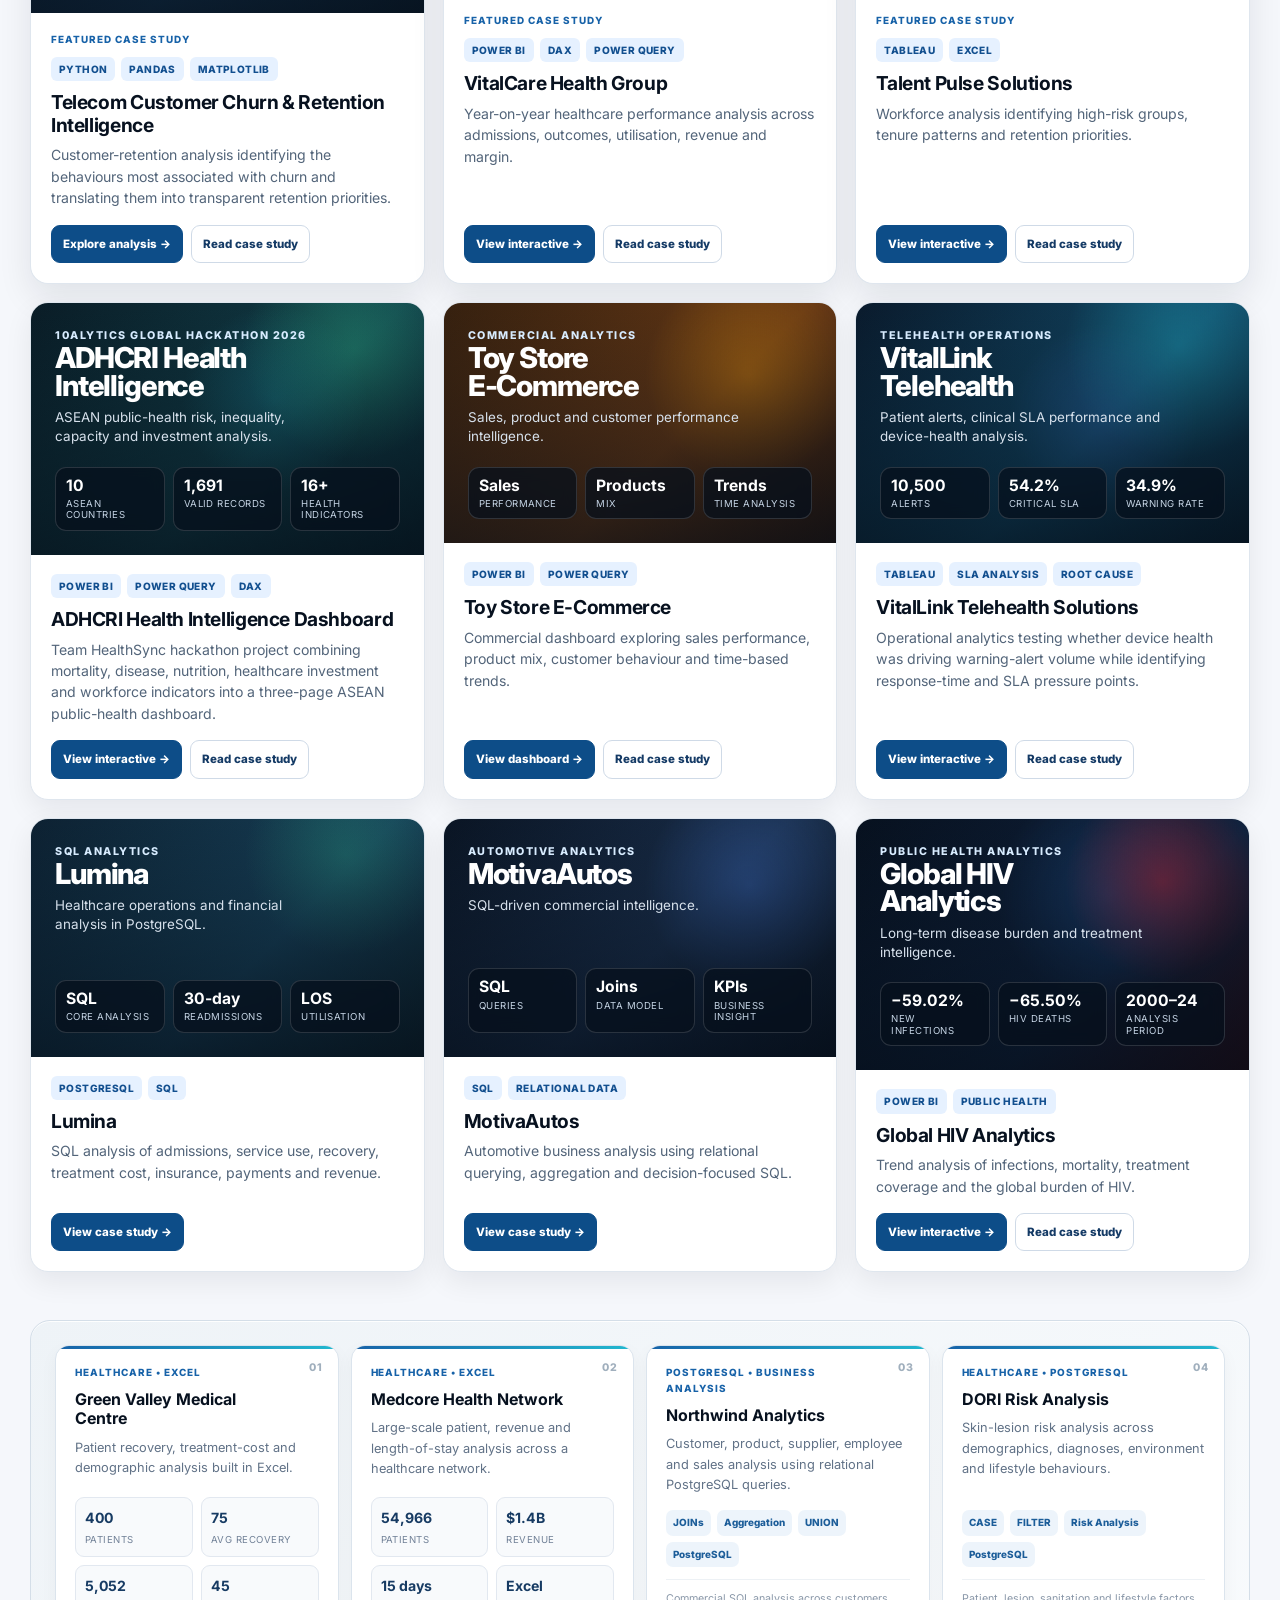
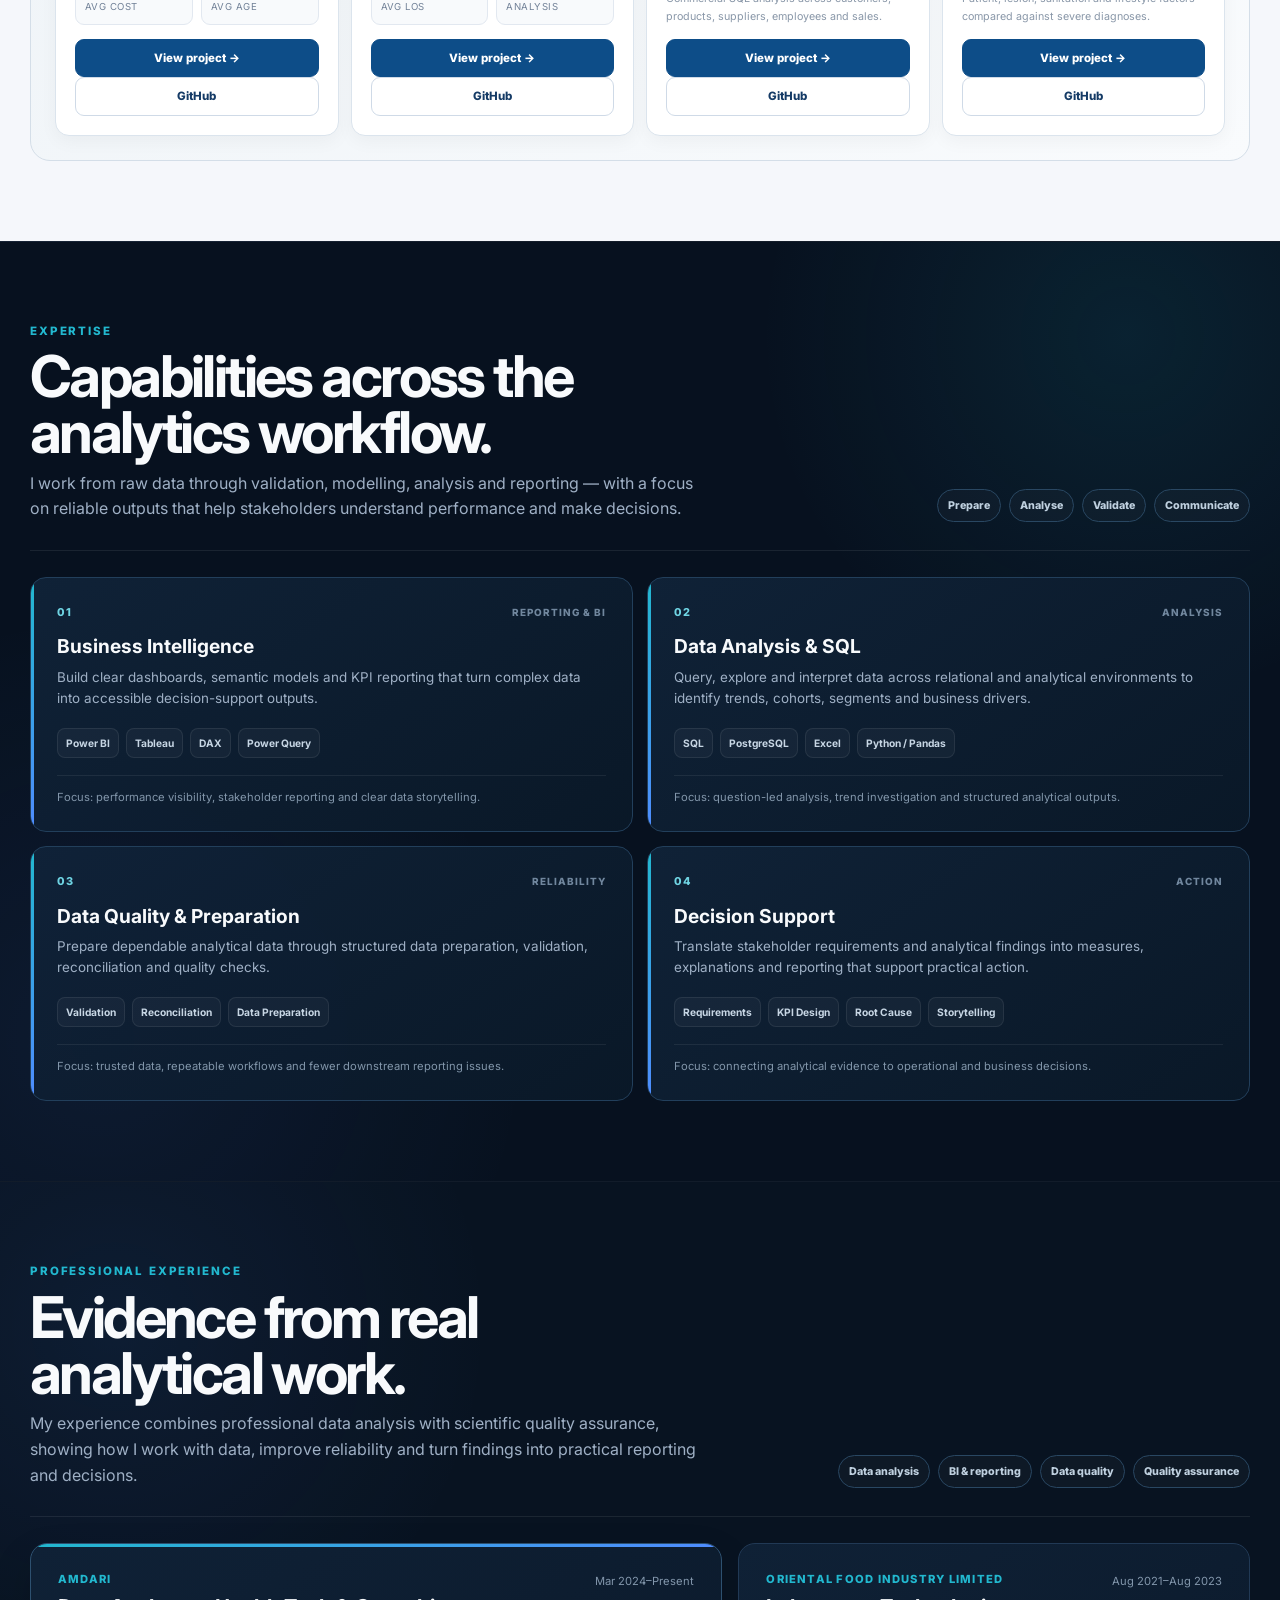
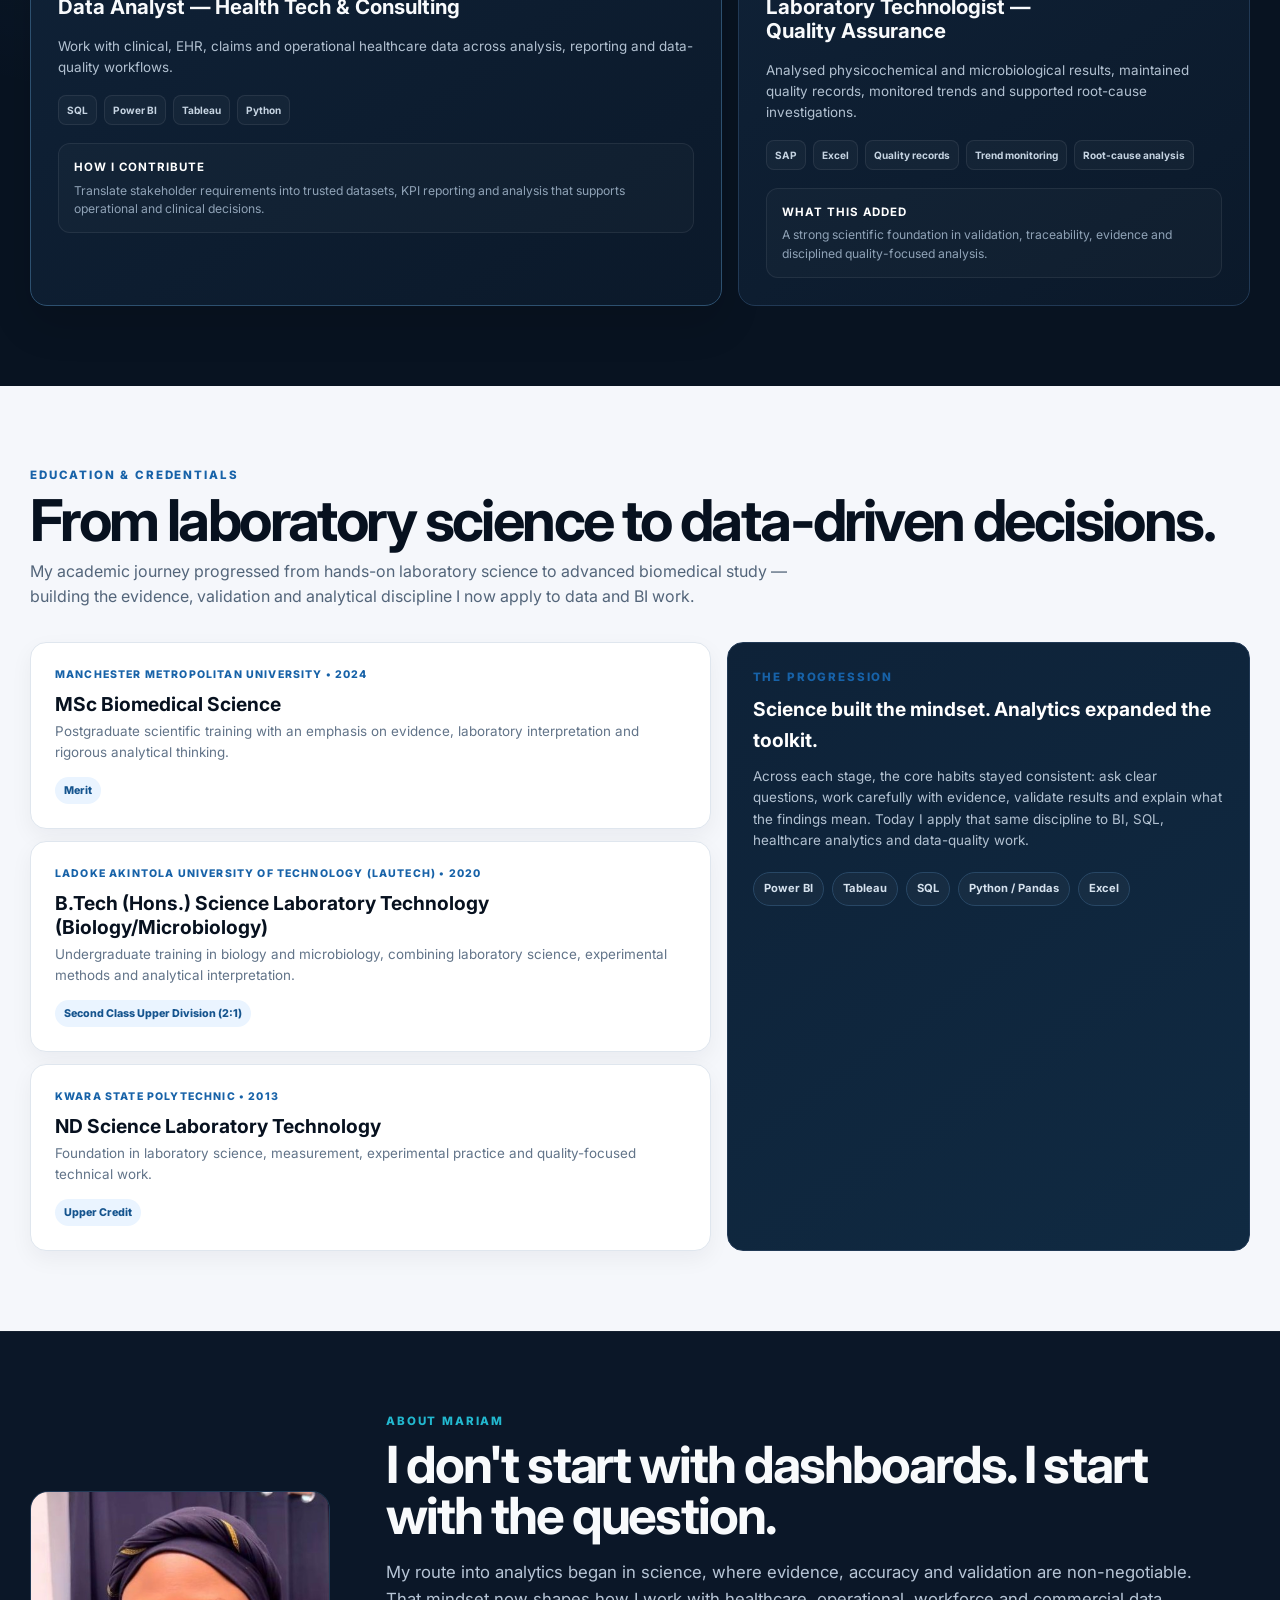
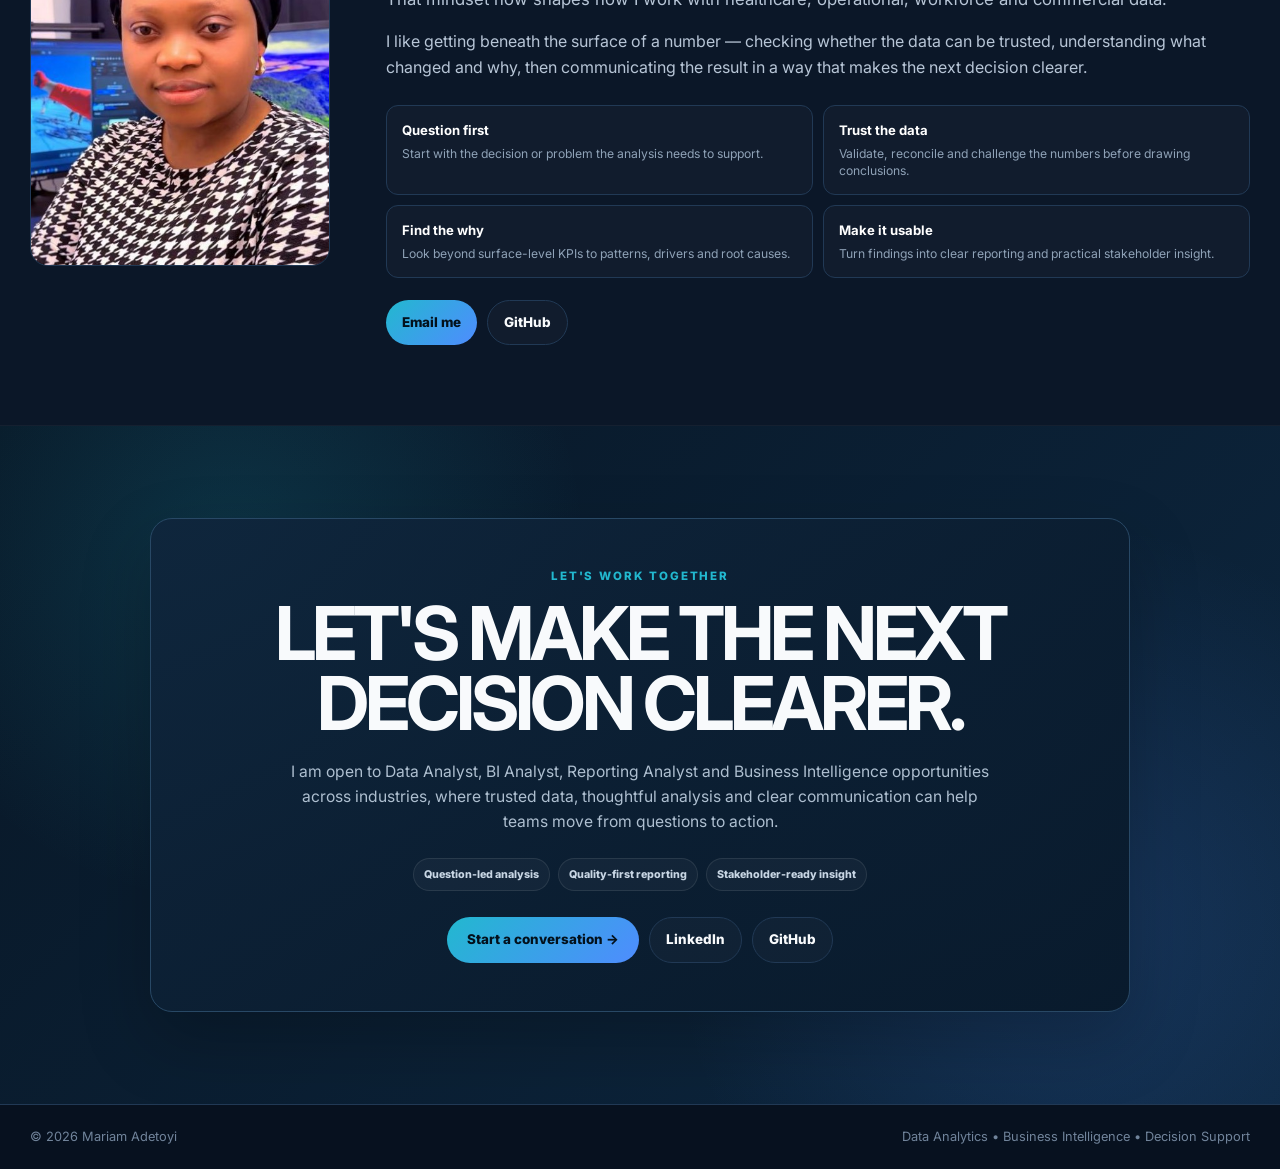
==== commit 58b141d4: "Add Power BI public link to ADHCRI card" ====
--- a/index.html
+++ b/index.html
@@ -58,7 +58,7 @@
 <article class="card portfolio-project" data-tools="python pandas"><div class="visual telecom"><div><div class="visual-label">Customer analytics</div><div class="visual-title">Telecom Churn<br>& Retention</div><div class="visual-sub">Python analysis of service friction, engagement and customer-retention priorities.</div></div><div class="kpis"><div class="kpi"><strong>15.7%</strong><span>Overall churn</span></div><div class="kpi"><strong>83.0%</strong><span>Complaint churn</span></div><div class="kpi"><strong>56.6%</strong><span>High-priority churn</span></div></div></div><div class="card-body"><div class="tools"><span class="tool">Python</span><span class="tool">Pandas</span><span class="tool">Matplotlib</span></div><h3>Telecom Customer Churn & Retention Intelligence</h3><p>Customer-retention analysis identifying the behaviours most associated with churn and translating them into transparent retention priorities.</p><div class="card-actions"><a class="card-btn primary" href="telecom-churn.html#visual-analysis">Explore analysis →</a><a class="card-btn" href="telecom-churn.html">Read case study</a></div></div></article>
 <article class="card portfolio-project" data-tools="power-bi power-query dax"><div class="visual vital"><div><div class="visual-label">Healthcare intelligence</div><div class="visual-title">VitalCare<br>Health Group</div><div class="visual-sub">Hospital performance, clinical outcomes and financial intelligence.</div></div><div class="kpis"><div class="kpi"><strong>+5.75%</strong><span>Revenue</span></div><div class="kpi"><strong>−15.77%</strong><span>Mortality</span></div><div class="kpi"><strong>+8.68%</strong><span>Readmissions</span></div></div></div><div class="card-body"><div class="tools"><span class="tool">Power BI</span><span class="tool">DAX</span><span class="tool">Power Query</span></div><h3>VitalCare Health Group</h3><p>Year-on-year healthcare performance analysis across admissions, outcomes, utilisation, revenue and margin.</p><div class="card-actions"><a class="card-btn primary" href="https://app.powerbi.com/view?r=eyJrIjoiNzY2Njg1MGItNjQzYi00YTk4LTgyMWQtYTQ3NDU5MDQ5M2EwIiwidCI6ImZmMGYzZTNhLTNlNTMtNDU0Zi1iMmI1LTZjNjg3NTNiOGVlNCJ9" target="_blank" rel="noopener">View interactive →</a><a class="card-btn" href="vitalcare.html">Read case study</a></div></div></article>
 <article class="card portfolio-project" data-tools="tableau excel"><div class="visual talent"><div><div class="visual-label">People analytics</div><div class="visual-title">Talent Pulse<br>Solutions</div><div class="visual-sub">Workforce attrition and retention analysis.</div></div><div class="kpis"><div class="kpi"><strong>16.4%</strong><span>Overall attrition</span></div><div class="kpi"><strong>20.54%</strong><span>Sales attrition</span></div><div class="kpi"><strong>30.43%</strong><span>First 2 years</span></div></div></div><div class="card-body"><div class="tools"><span class="tool">Tableau</span><span class="tool">Excel</span></div><h3>Talent Pulse Solutions</h3><p>Workforce analysis identifying high-risk groups, tenure patterns and retention priorities.</p><div class="card-actions"><a class="card-btn primary" href="https://public.tableau.com/app/profile/mariam.adetoyi/viz/Talent-PulseSolutionsInc_17902689572140/HRAnalyticsDashboard" target="_blank" rel="noopener">View interactive →</a><a class="card-btn" href="talent-pulse.html">Read case study</a></div></div></article>
-<article class="card portfolio-project" data-tools="power-bi power-query dax"><div class="visual adhcri"><div><div class="visual-label">10Alytics Global Hackathon 2026</div><div class="visual-title">ADHCRI Health<br>Intelligence</div><div class="visual-sub">ASEAN public-health risk, inequality, capacity and investment analysis.</div></div><div class="kpis"><div class="kpi"><strong>10</strong><span>ASEAN countries</span></div><div class="kpi"><strong>1,691</strong><span>Valid records</span></div><div class="kpi"><strong>16+</strong><span>Health indicators</span></div></div></div><div class="card-body"><div class="tools"><span class="tool">Power BI</span><span class="tool">Power Query</span><span class="tool">DAX</span></div><h3>ADHCRI Health Intelligence Dashboard</h3><p>Team HealthSync hackathon project combining mortality, disease, nutrition, healthcare investment and workforce indicators into a three-page ASEAN public-health dashboard.</p><div class="card-actions"><a class="card-btn primary" href="adhcri.html#dashboard-gallery">Explore project →</a><a class="card-btn" href="adhcri.html">Read case study</a></div></div></article>
+<article class="card portfolio-project" data-tools="power-bi power-query dax"><div class="visual adhcri"><div><div class="visual-label">10Alytics Global Hackathon 2026</div><div class="visual-title">ADHCRI Health<br>Intelligence</div><div class="visual-sub">ASEAN public-health risk, inequality, capacity and investment analysis.</div></div><div class="kpis"><div class="kpi"><strong>10</strong><span>ASEAN countries</span></div><div class="kpi"><strong>1,691</strong><span>Valid records</span></div><div class="kpi"><strong>16+</strong><span>Health indicators</span></div></div></div><div class="card-body"><div class="tools"><span class="tool">Power BI</span><span class="tool">Power Query</span><span class="tool">DAX</span></div><h3>ADHCRI Health Intelligence Dashboard</h3><p>Team HealthSync hackathon project combining mortality, disease, nutrition, healthcare investment and workforce indicators into a three-page ASEAN public-health dashboard.</p><div class="card-actions"><a class="card-btn primary" href="https://app.powerbi.com/view?r=eyJrIjoiMTJiZjk4ZTgtOGEyZi00NmU4LTk4YzgtM2Q1OTMxNDIyNmQwIiwidCI6ImZmMGYzZTNhLTNlNTMtNDU0Zi1iMmI1LTZjNjg3NTNiOGVlNCJ9" target="_blank" rel="noopener">View interactive →</a><a class="card-btn" href="adhcri.html">Read case study</a></div></div></article>
 <article class="card portfolio-project" data-tools="power-bi power-query dax"><div class="visual toy"><div><div class="visual-label">Commercial analytics</div><div class="visual-title">Toy Store<br>E-Commerce</div><div class="visual-sub">Sales, product and customer performance intelligence.</div></div><div class="kpis"><div class="kpi"><strong>Sales</strong><span>Performance</span></div><div class="kpi"><strong>Products</strong><span>Mix</span></div><div class="kpi"><strong>Trends</strong><span>Time analysis</span></div></div></div><div class="card-body"><div class="tools"><span class="tool">Power BI</span><span class="tool">Power Query</span></div><h3>Toy Store E-Commerce</h3><p>Commercial dashboard exploring sales performance, product mix, customer behaviour and time-based trends.</p><div class="card-actions"><a class="card-btn primary" href="toy-store.html#dashboard-view">View dashboard →</a><a class="card-btn" href="toy-store.html">Read case study</a></div></div></article>
 <article class="card portfolio-project" data-tools="tableau"><div class="visual vitalink"><div><div class="visual-label">Telehealth operations</div><div class="visual-title">VitalLink<br>Telehealth</div><div class="visual-sub">Patient alerts, clinical SLA performance and device-health analysis.</div></div><div class="kpis"><div class="kpi"><strong>10,500</strong><span>Alerts</span></div><div class="kpi"><strong>54.2%</strong><span>Critical SLA</span></div><div class="kpi"><strong>34.9%</strong><span>Warning rate</span></div></div></div><div class="card-body"><div class="tools"><span class="tool">Tableau</span><span class="tool">SLA Analysis</span><span class="tool">Root Cause</span></div><h3>VitalLink Telehealth Solutions</h3><p>Operational analytics testing whether device health was driving warning-alert volume while identifying response-time and SLA pressure points.</p><div class="card-actions"><a class="card-btn primary" href="https://public.tableau.com/app/profile/mariam.adetoyi/viz/VitalinkProject/VitalinkPage2" target="_blank" rel="noopener">View interactive →</a><a class="card-btn" href="vitalink.html">Read case study</a></div></div></article>
 <article class="card portfolio-project" data-tools="sql postgresql"><div class="visual lumina"><div><div class="visual-label">SQL analytics</div><div class="visual-title">Lumina</div><div class="visual-sub">Healthcare operations and financial analysis in PostgreSQL.</div></div><div class="kpis"><div class="kpi"><strong>SQL</strong><span>Core analysis</span></div><div class="kpi"><strong>30-day</strong><span>Readmissions</span></div><div class="kpi"><strong>LOS</strong><span>Utilisation</span></div></div></div><div class="card-body"><div class="tools"><span class="tool">PostgreSQL</span><span class="tool">SQL</span></div><h3>Lumina</h3><p>SQL analysis of admissions, service use, recovery, treatment cost, insurance, payments and revenue.</p><div class="card-actions"><a class="card-btn primary" href="lumina.html">View case study →</a></div></div></article>
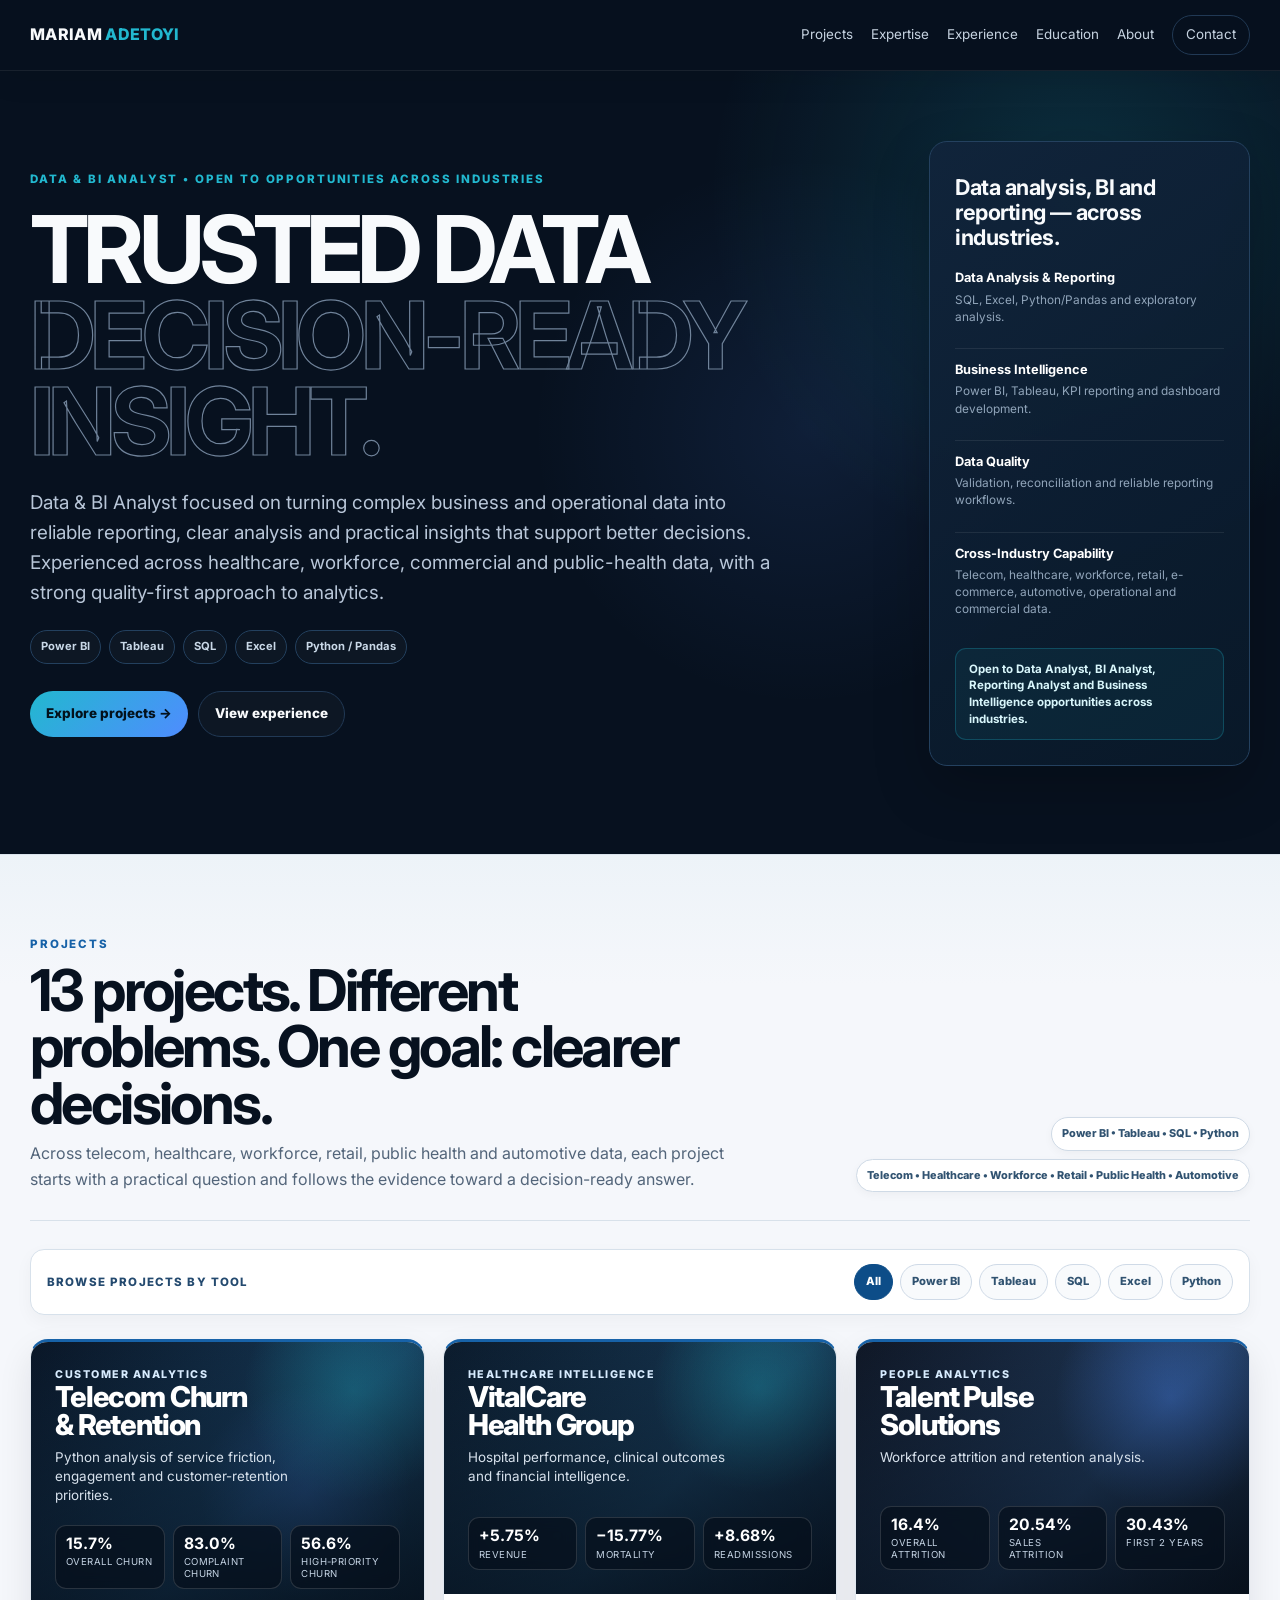
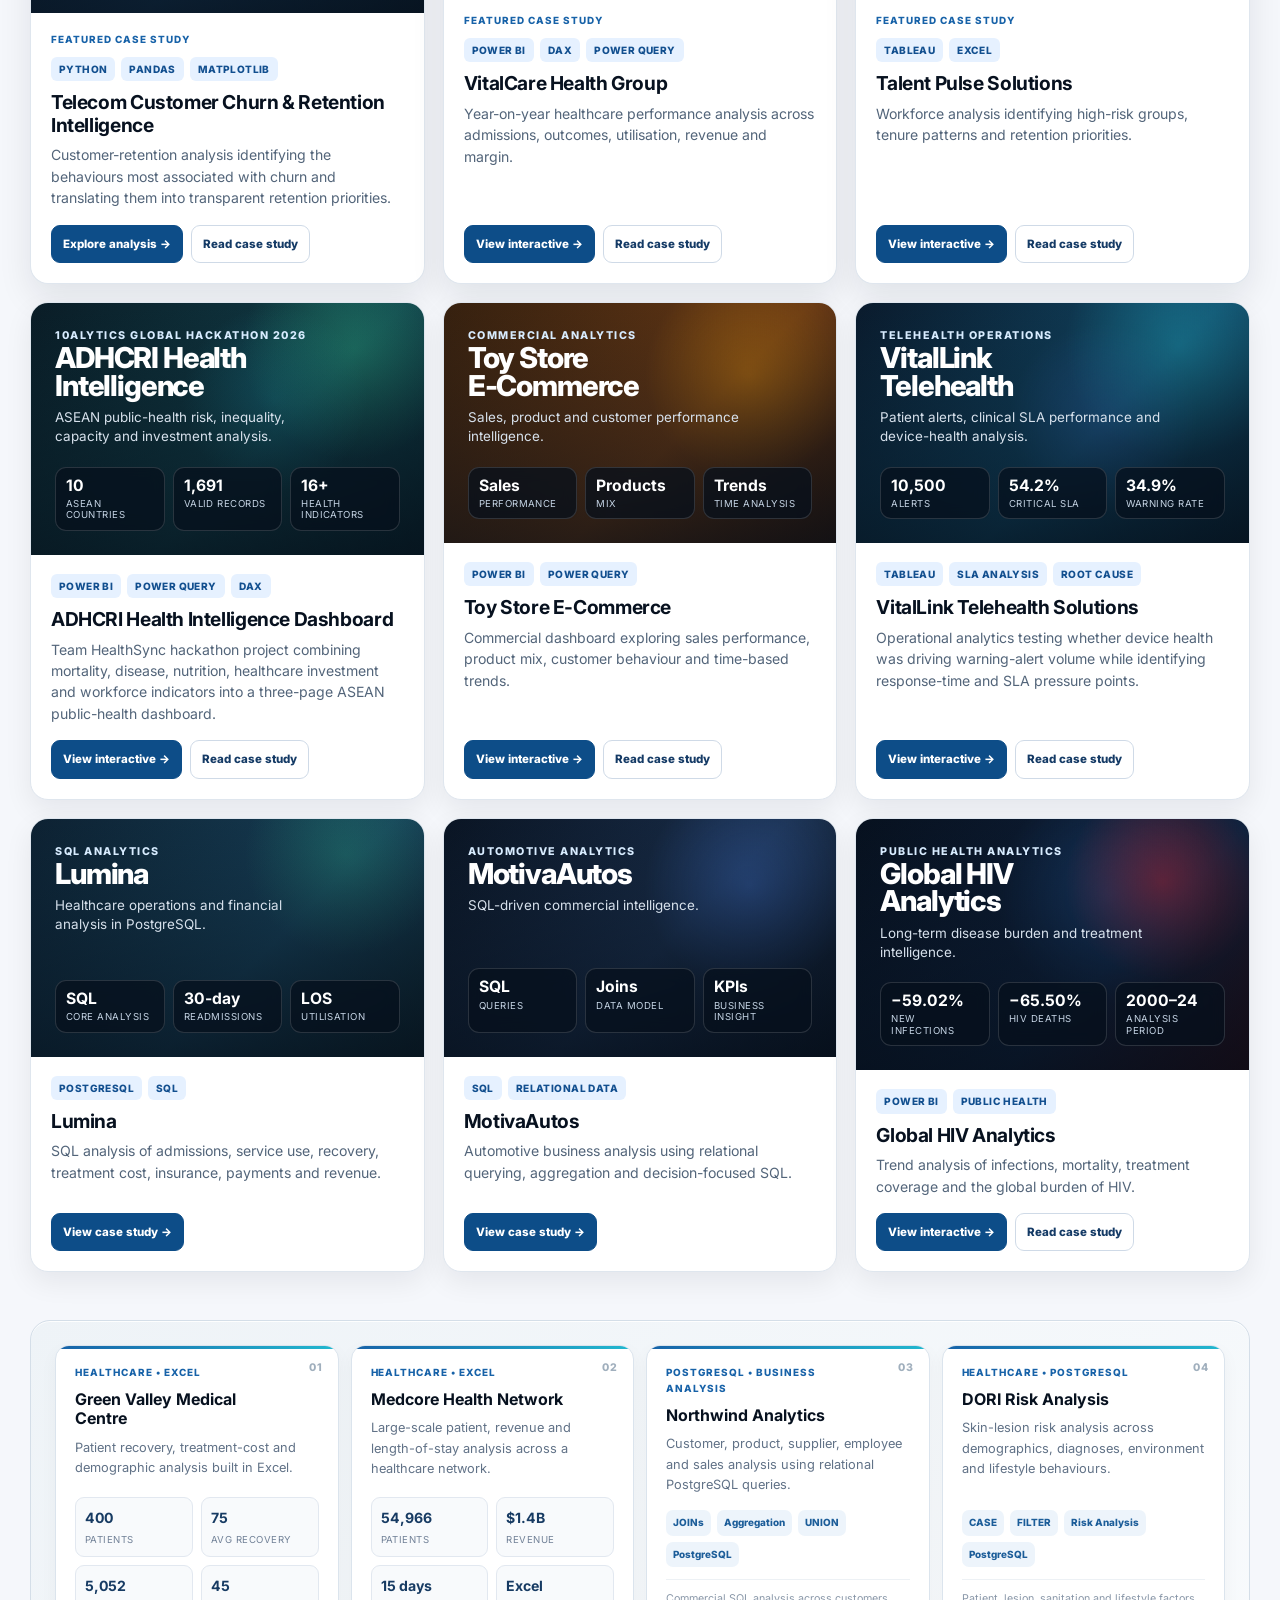
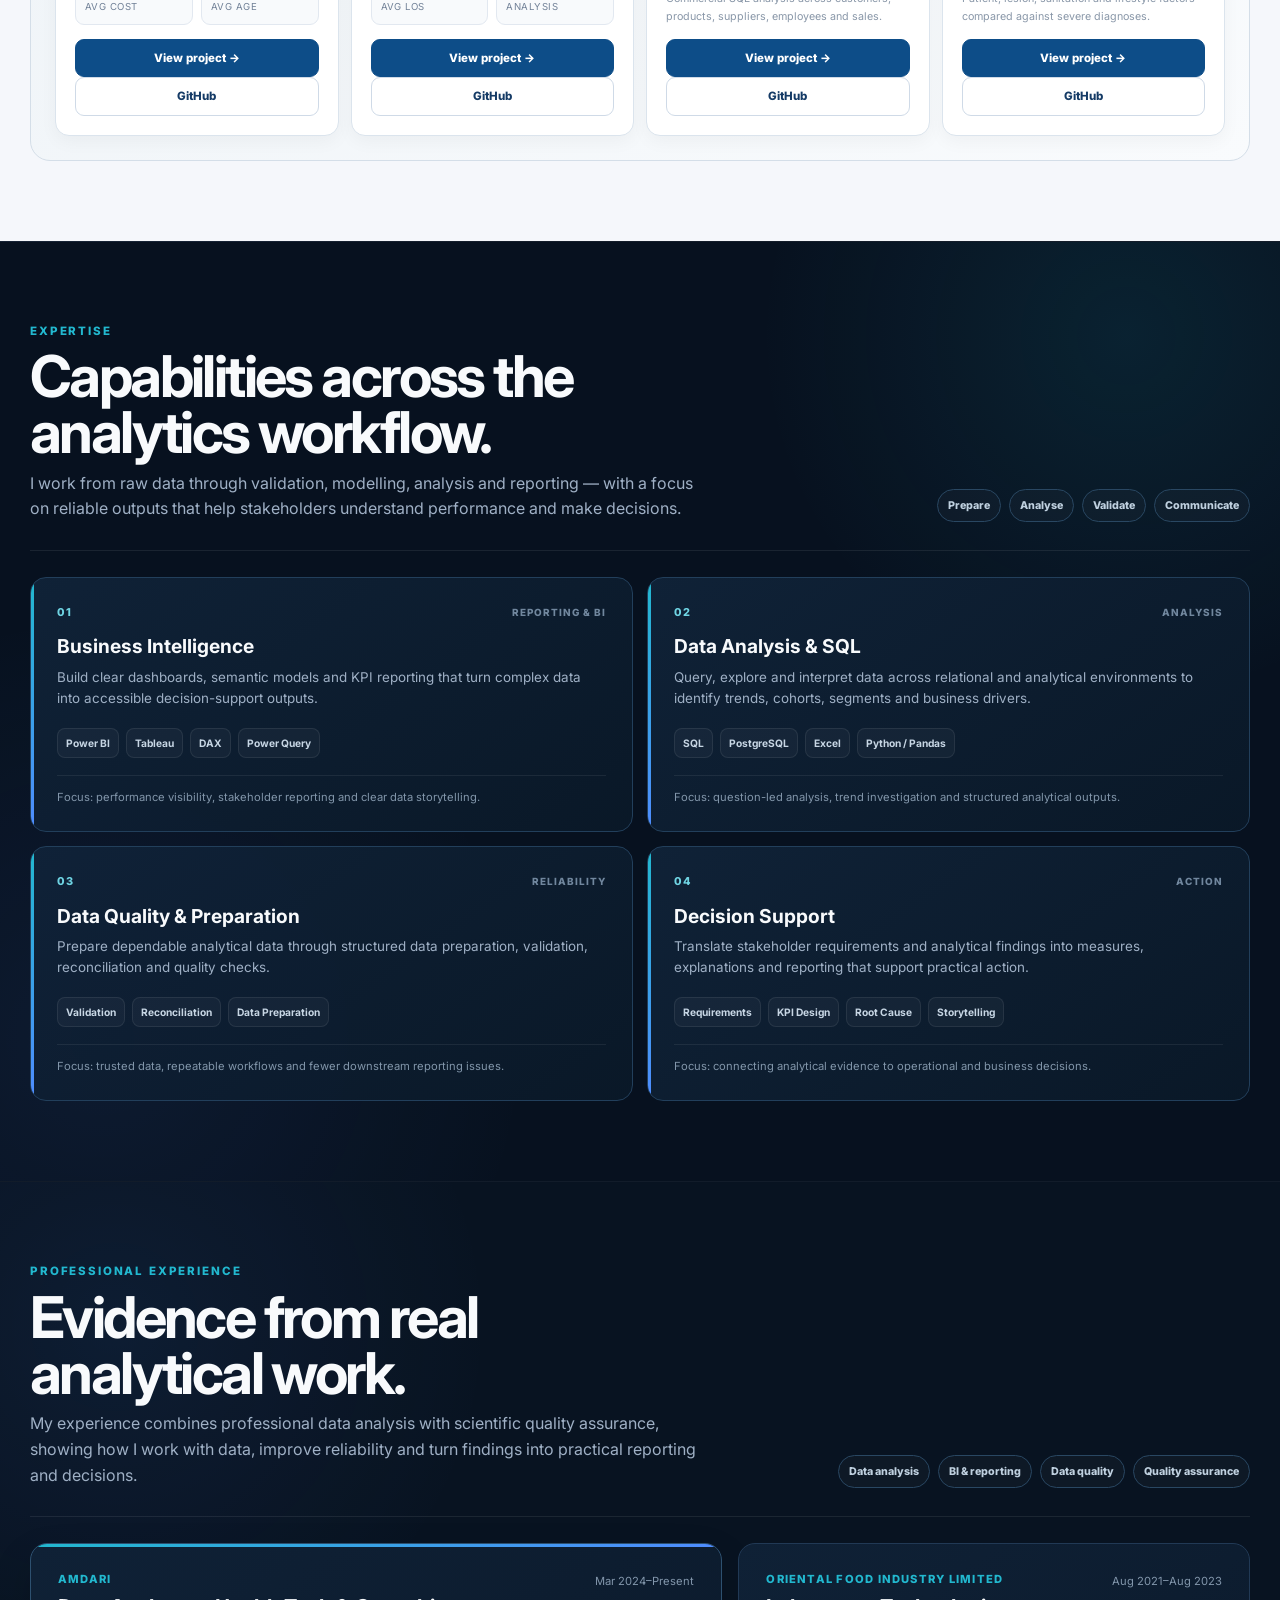
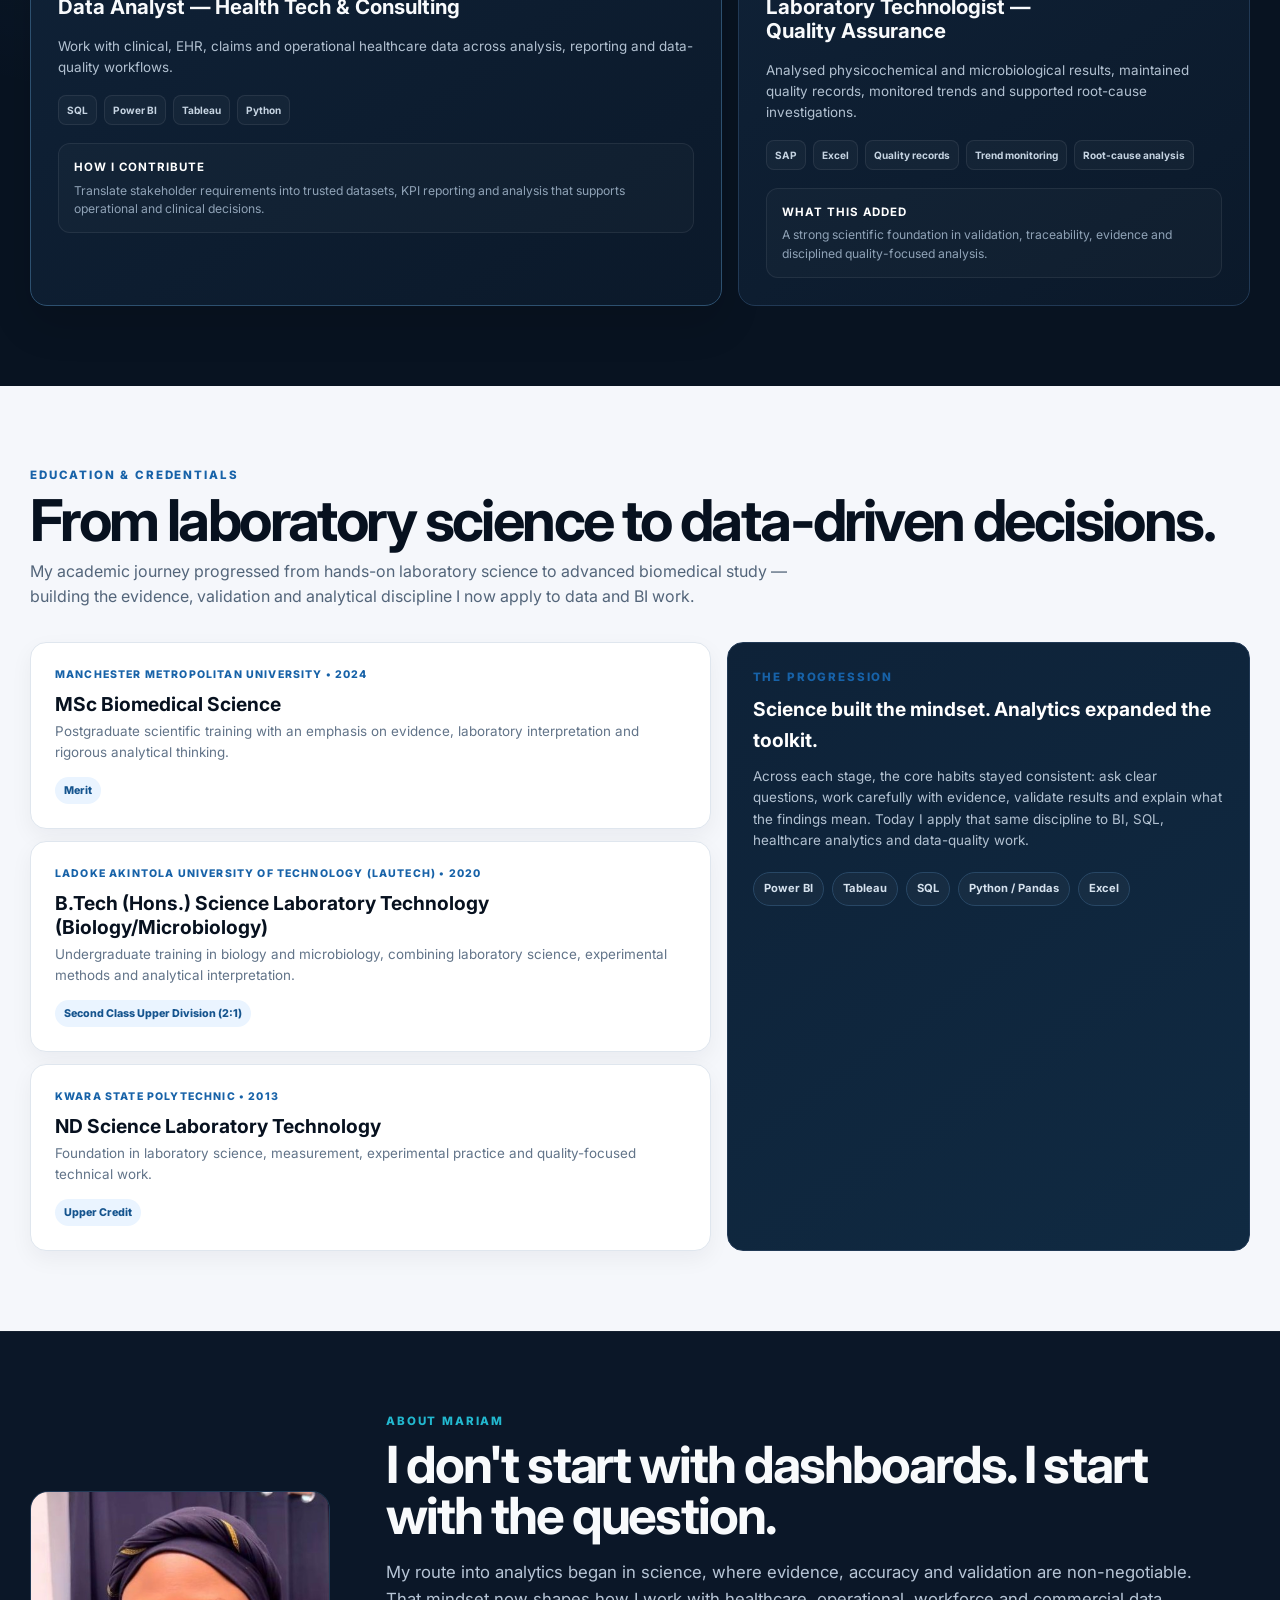
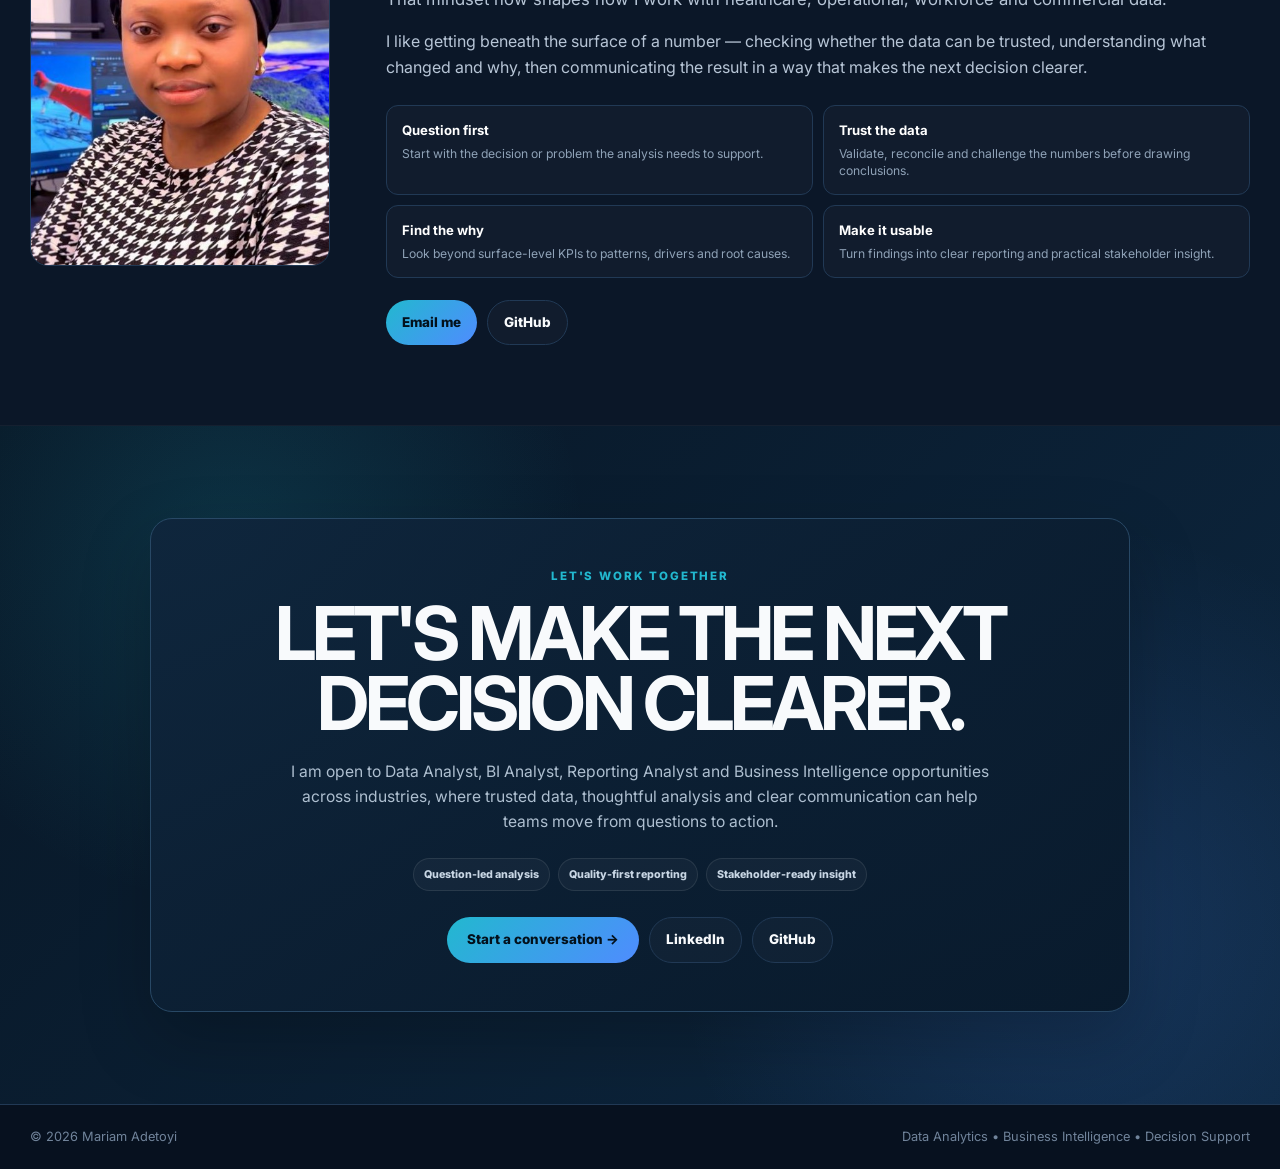
==== commit 5ae4098a: "Add Power BI public link to Toy Store card" ====
--- a/index.html
+++ b/index.html
@@ -59,7 +59,7 @@
 <article class="card portfolio-project" data-tools="power-bi power-query dax"><div class="visual vital"><div><div class="visual-label">Healthcare intelligence</div><div class="visual-title">VitalCare<br>Health Group</div><div class="visual-sub">Hospital performance, clinical outcomes and financial intelligence.</div></div><div class="kpis"><div class="kpi"><strong>+5.75%</strong><span>Revenue</span></div><div class="kpi"><strong>−15.77%</strong><span>Mortality</span></div><div class="kpi"><strong>+8.68%</strong><span>Readmissions</span></div></div></div><div class="card-body"><div class="tools"><span class="tool">Power BI</span><span class="tool">DAX</span><span class="tool">Power Query</span></div><h3>VitalCare Health Group</h3><p>Year-on-year healthcare performance analysis across admissions, outcomes, utilisation, revenue and margin.</p><div class="card-actions"><a class="card-btn primary" href="https://app.powerbi.com/view?r=eyJrIjoiNzY2Njg1MGItNjQzYi00YTk4LTgyMWQtYTQ3NDU5MDQ5M2EwIiwidCI6ImZmMGYzZTNhLTNlNTMtNDU0Zi1iMmI1LTZjNjg3NTNiOGVlNCJ9" target="_blank" rel="noopener">View interactive →</a><a class="card-btn" href="vitalcare.html">Read case study</a></div></div></article>
 <article class="card portfolio-project" data-tools="tableau excel"><div class="visual talent"><div><div class="visual-label">People analytics</div><div class="visual-title">Talent Pulse<br>Solutions</div><div class="visual-sub">Workforce attrition and retention analysis.</div></div><div class="kpis"><div class="kpi"><strong>16.4%</strong><span>Overall attrition</span></div><div class="kpi"><strong>20.54%</strong><span>Sales attrition</span></div><div class="kpi"><strong>30.43%</strong><span>First 2 years</span></div></div></div><div class="card-body"><div class="tools"><span class="tool">Tableau</span><span class="tool">Excel</span></div><h3>Talent Pulse Solutions</h3><p>Workforce analysis identifying high-risk groups, tenure patterns and retention priorities.</p><div class="card-actions"><a class="card-btn primary" href="https://public.tableau.com/app/profile/mariam.adetoyi/viz/Talent-PulseSolutionsInc_17902689572140/HRAnalyticsDashboard" target="_blank" rel="noopener">View interactive →</a><a class="card-btn" href="talent-pulse.html">Read case study</a></div></div></article>
 <article class="card portfolio-project" data-tools="power-bi power-query dax"><div class="visual adhcri"><div><div class="visual-label">10Alytics Global Hackathon 2026</div><div class="visual-title">ADHCRI Health<br>Intelligence</div><div class="visual-sub">ASEAN public-health risk, inequality, capacity and investment analysis.</div></div><div class="kpis"><div class="kpi"><strong>10</strong><span>ASEAN countries</span></div><div class="kpi"><strong>1,691</strong><span>Valid records</span></div><div class="kpi"><strong>16+</strong><span>Health indicators</span></div></div></div><div class="card-body"><div class="tools"><span class="tool">Power BI</span><span class="tool">Power Query</span><span class="tool">DAX</span></div><h3>ADHCRI Health Intelligence Dashboard</h3><p>Team HealthSync hackathon project combining mortality, disease, nutrition, healthcare investment and workforce indicators into a three-page ASEAN public-health dashboard.</p><div class="card-actions"><a class="card-btn primary" href="https://app.powerbi.com/view?r=eyJrIjoiMTJiZjk4ZTgtOGEyZi00NmU4LTk4YzgtM2Q1OTMxNDIyNmQwIiwidCI6ImZmMGYzZTNhLTNlNTMtNDU0Zi1iMmI1LTZjNjg3NTNiOGVlNCJ9" target="_blank" rel="noopener">View interactive →</a><a class="card-btn" href="adhcri.html">Read case study</a></div></div></article>
-<article class="card portfolio-project" data-tools="power-bi power-query dax"><div class="visual toy"><div><div class="visual-label">Commercial analytics</div><div class="visual-title">Toy Store<br>E-Commerce</div><div class="visual-sub">Sales, product and customer performance intelligence.</div></div><div class="kpis"><div class="kpi"><strong>Sales</strong><span>Performance</span></div><div class="kpi"><strong>Products</strong><span>Mix</span></div><div class="kpi"><strong>Trends</strong><span>Time analysis</span></div></div></div><div class="card-body"><div class="tools"><span class="tool">Power BI</span><span class="tool">Power Query</span></div><h3>Toy Store E-Commerce</h3><p>Commercial dashboard exploring sales performance, product mix, customer behaviour and time-based trends.</p><div class="card-actions"><a class="card-btn primary" href="toy-store.html#dashboard-view">View dashboard →</a><a class="card-btn" href="toy-store.html">Read case study</a></div></div></article>
+<article class="card portfolio-project" data-tools="power-bi power-query dax"><div class="visual toy"><div><div class="visual-label">Commercial analytics</div><div class="visual-title">Toy Store<br>E-Commerce</div><div class="visual-sub">Sales, product and customer performance intelligence.</div></div><div class="kpis"><div class="kpi"><strong>Sales</strong><span>Performance</span></div><div class="kpi"><strong>Products</strong><span>Mix</span></div><div class="kpi"><strong>Trends</strong><span>Time analysis</span></div></div></div><div class="card-body"><div class="tools"><span class="tool">Power BI</span><span class="tool">Power Query</span></div><h3>Toy Store E-Commerce</h3><p>Commercial dashboard exploring sales performance, product mix, customer behaviour and time-based trends.</p><div class="card-actions"><a class="card-btn primary" href="https://app.powerbi.com/view?r=eyJrIjoiNDQ2YzBmZGMtZjM0MC00NWYwLTgxNzctYzFmOGNmN2VmNmQyIiwidCI6ImZmMGYzZTNhLTNlNTMtNDU0Zi1iMmI1LTZjNjg3NTNiOGVlNCJ9" target="_blank" rel="noopener">View interactive →</a><a class="card-btn" href="toy-store.html">Read case study</a></div></div></article>
 <article class="card portfolio-project" data-tools="tableau"><div class="visual vitalink"><div><div class="visual-label">Telehealth operations</div><div class="visual-title">VitalLink<br>Telehealth</div><div class="visual-sub">Patient alerts, clinical SLA performance and device-health analysis.</div></div><div class="kpis"><div class="kpi"><strong>10,500</strong><span>Alerts</span></div><div class="kpi"><strong>54.2%</strong><span>Critical SLA</span></div><div class="kpi"><strong>34.9%</strong><span>Warning rate</span></div></div></div><div class="card-body"><div class="tools"><span class="tool">Tableau</span><span class="tool">SLA Analysis</span><span class="tool">Root Cause</span></div><h3>VitalLink Telehealth Solutions</h3><p>Operational analytics testing whether device health was driving warning-alert volume while identifying response-time and SLA pressure points.</p><div class="card-actions"><a class="card-btn primary" href="https://public.tableau.com/app/profile/mariam.adetoyi/viz/VitalinkProject/VitalinkPage2" target="_blank" rel="noopener">View interactive →</a><a class="card-btn" href="vitalink.html">Read case study</a></div></div></article>
 <article class="card portfolio-project" data-tools="sql postgresql"><div class="visual lumina"><div><div class="visual-label">SQL analytics</div><div class="visual-title">Lumina</div><div class="visual-sub">Healthcare operations and financial analysis in PostgreSQL.</div></div><div class="kpis"><div class="kpi"><strong>SQL</strong><span>Core analysis</span></div><div class="kpi"><strong>30-day</strong><span>Readmissions</span></div><div class="kpi"><strong>LOS</strong><span>Utilisation</span></div></div></div><div class="card-body"><div class="tools"><span class="tool">PostgreSQL</span><span class="tool">SQL</span></div><h3>Lumina</h3><p>SQL analysis of admissions, service use, recovery, treatment cost, insurance, payments and revenue.</p><div class="card-actions"><a class="card-btn primary" href="lumina.html">View case study →</a></div></div></article>
 <article class="card portfolio-project" data-tools="sql postgresql"><div class="visual motiva"><div><div class="visual-label">Automotive analytics</div><div class="visual-title">MotivaAutos</div><div class="visual-sub">SQL-driven commercial intelligence.</div></div><div class="kpis"><div class="kpi"><strong>SQL</strong><span>Queries</span></div><div class="kpi"><strong>Joins</strong><span>Data model</span></div><div class="kpi"><strong>KPIs</strong><span>Business insight</span></div></div></div><div class="card-body"><div class="tools"><span class="tool">SQL</span><span class="tool">Relational Data</span></div><h3>MotivaAutos</h3><p>Automotive business analysis using relational querying, aggregation and decision-focused SQL.</p><div class="card-actions"><a class="card-btn primary" href="motivaautos.html">View case study →</a></div></div></article>
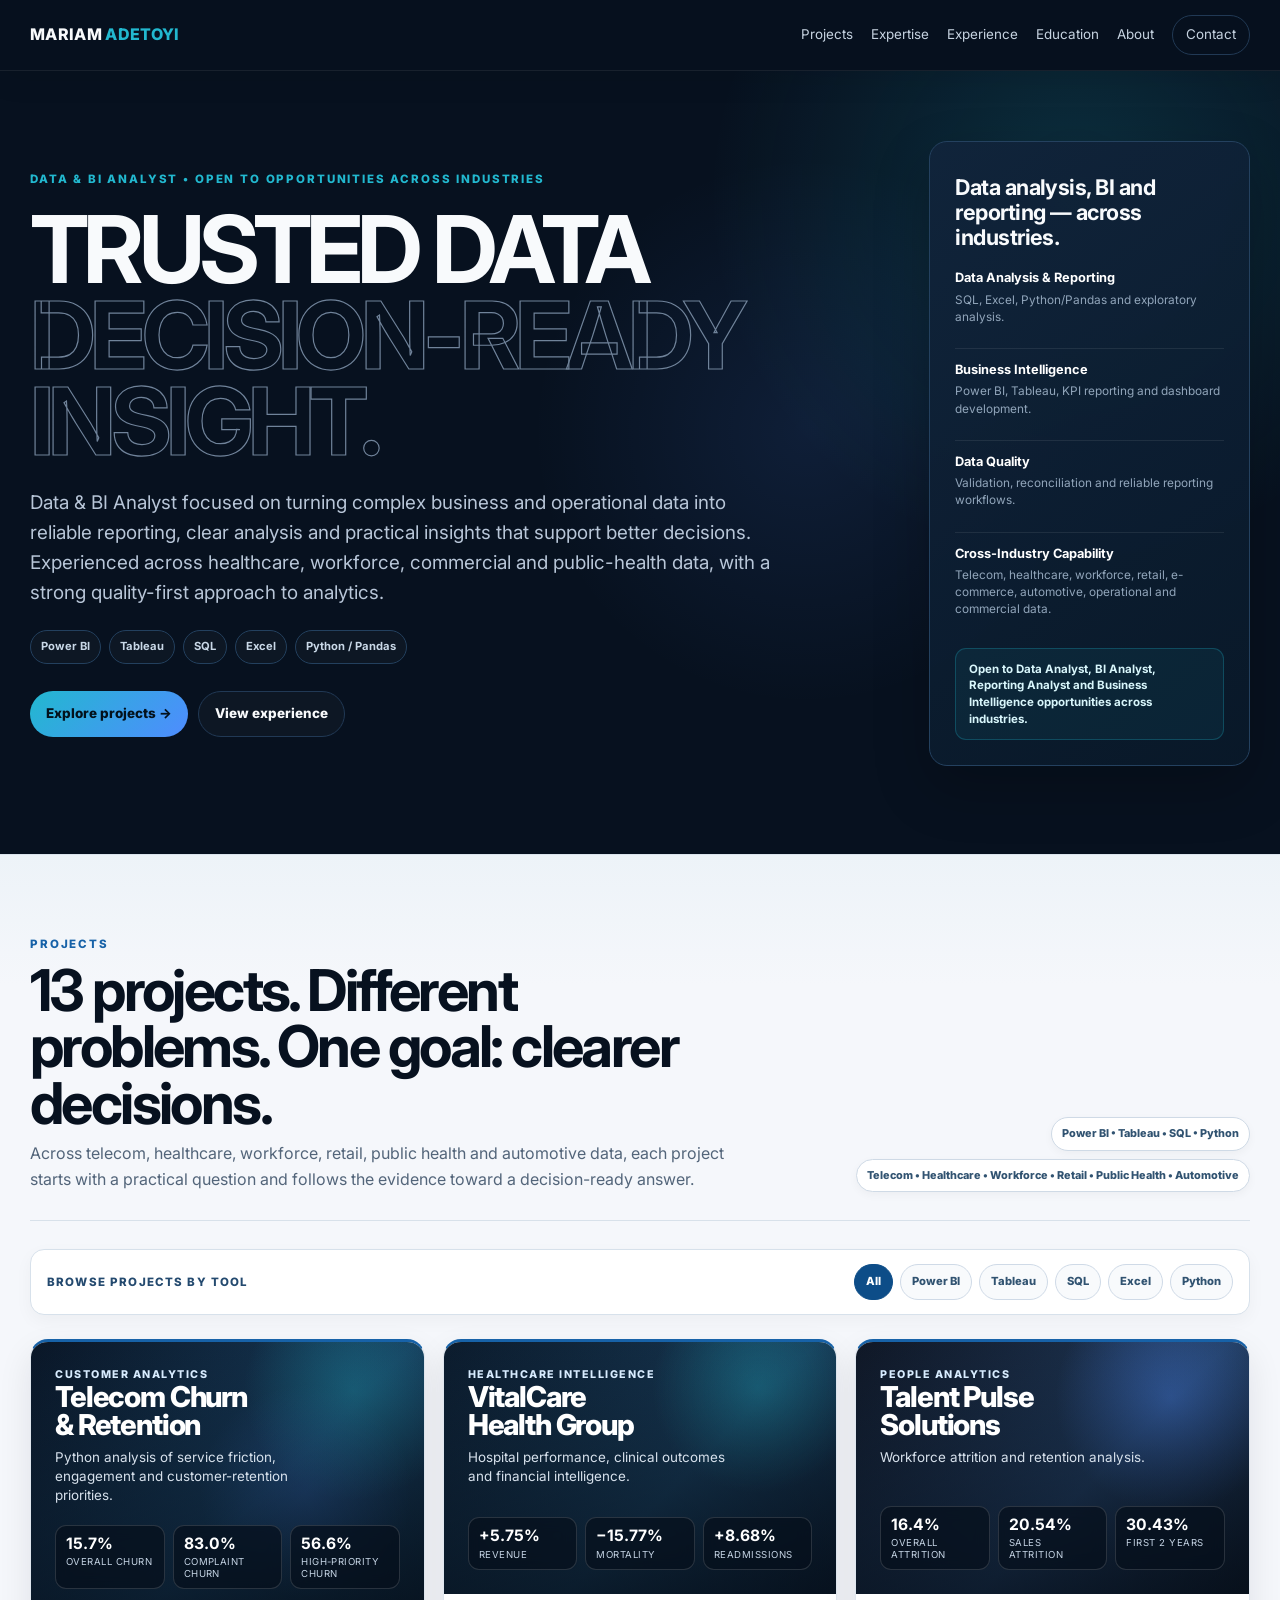
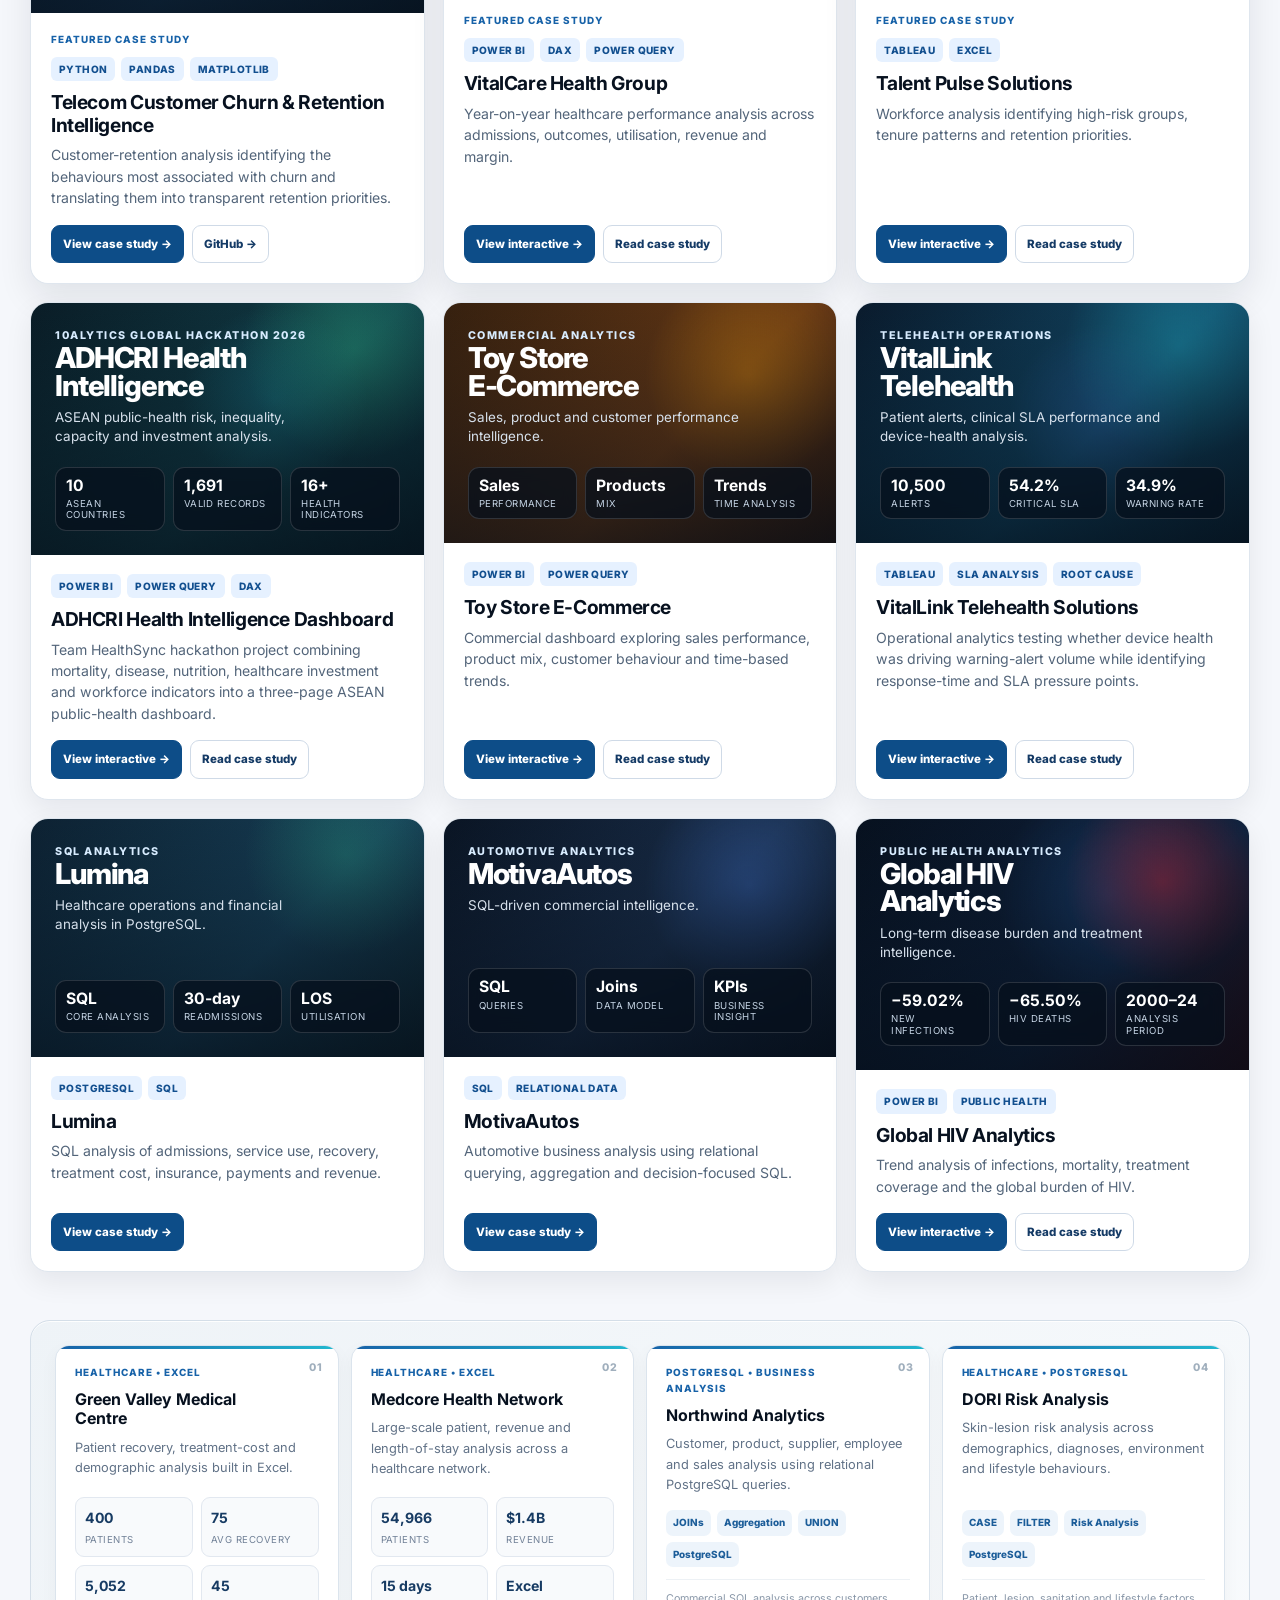
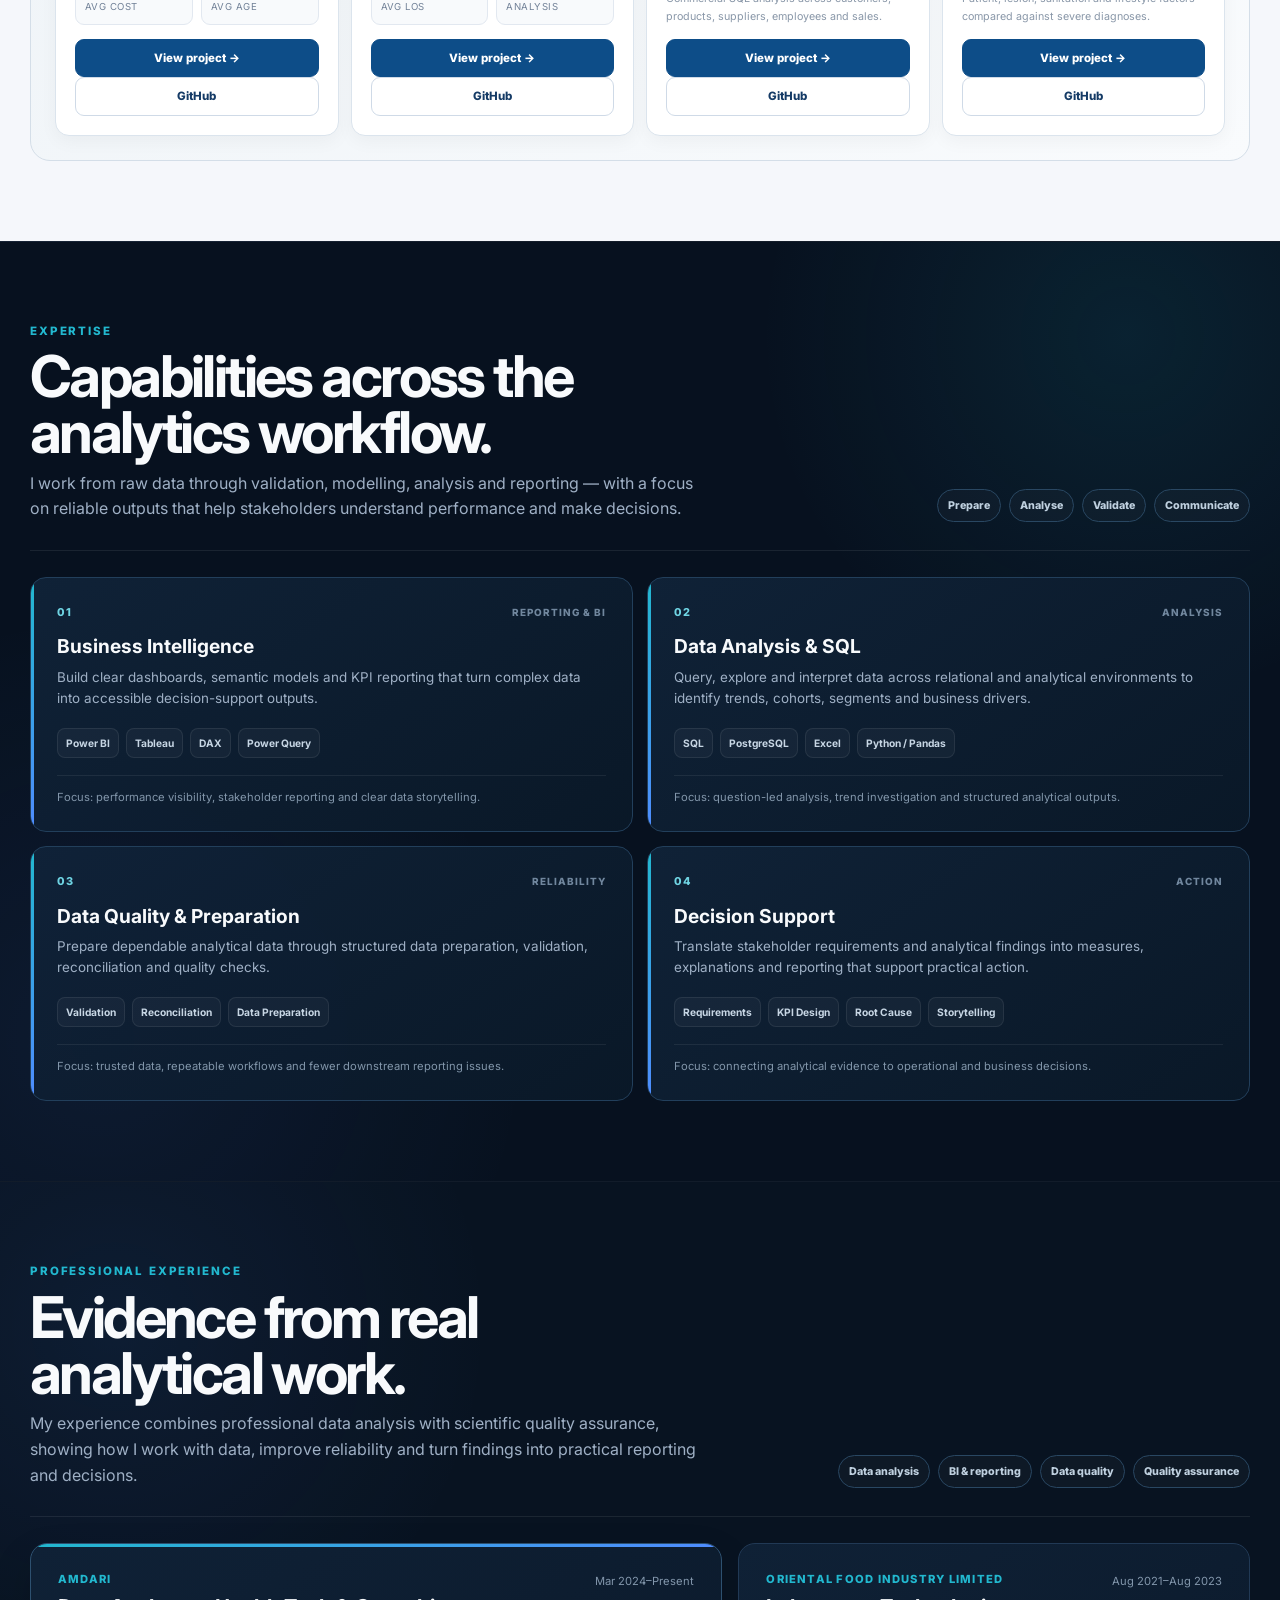
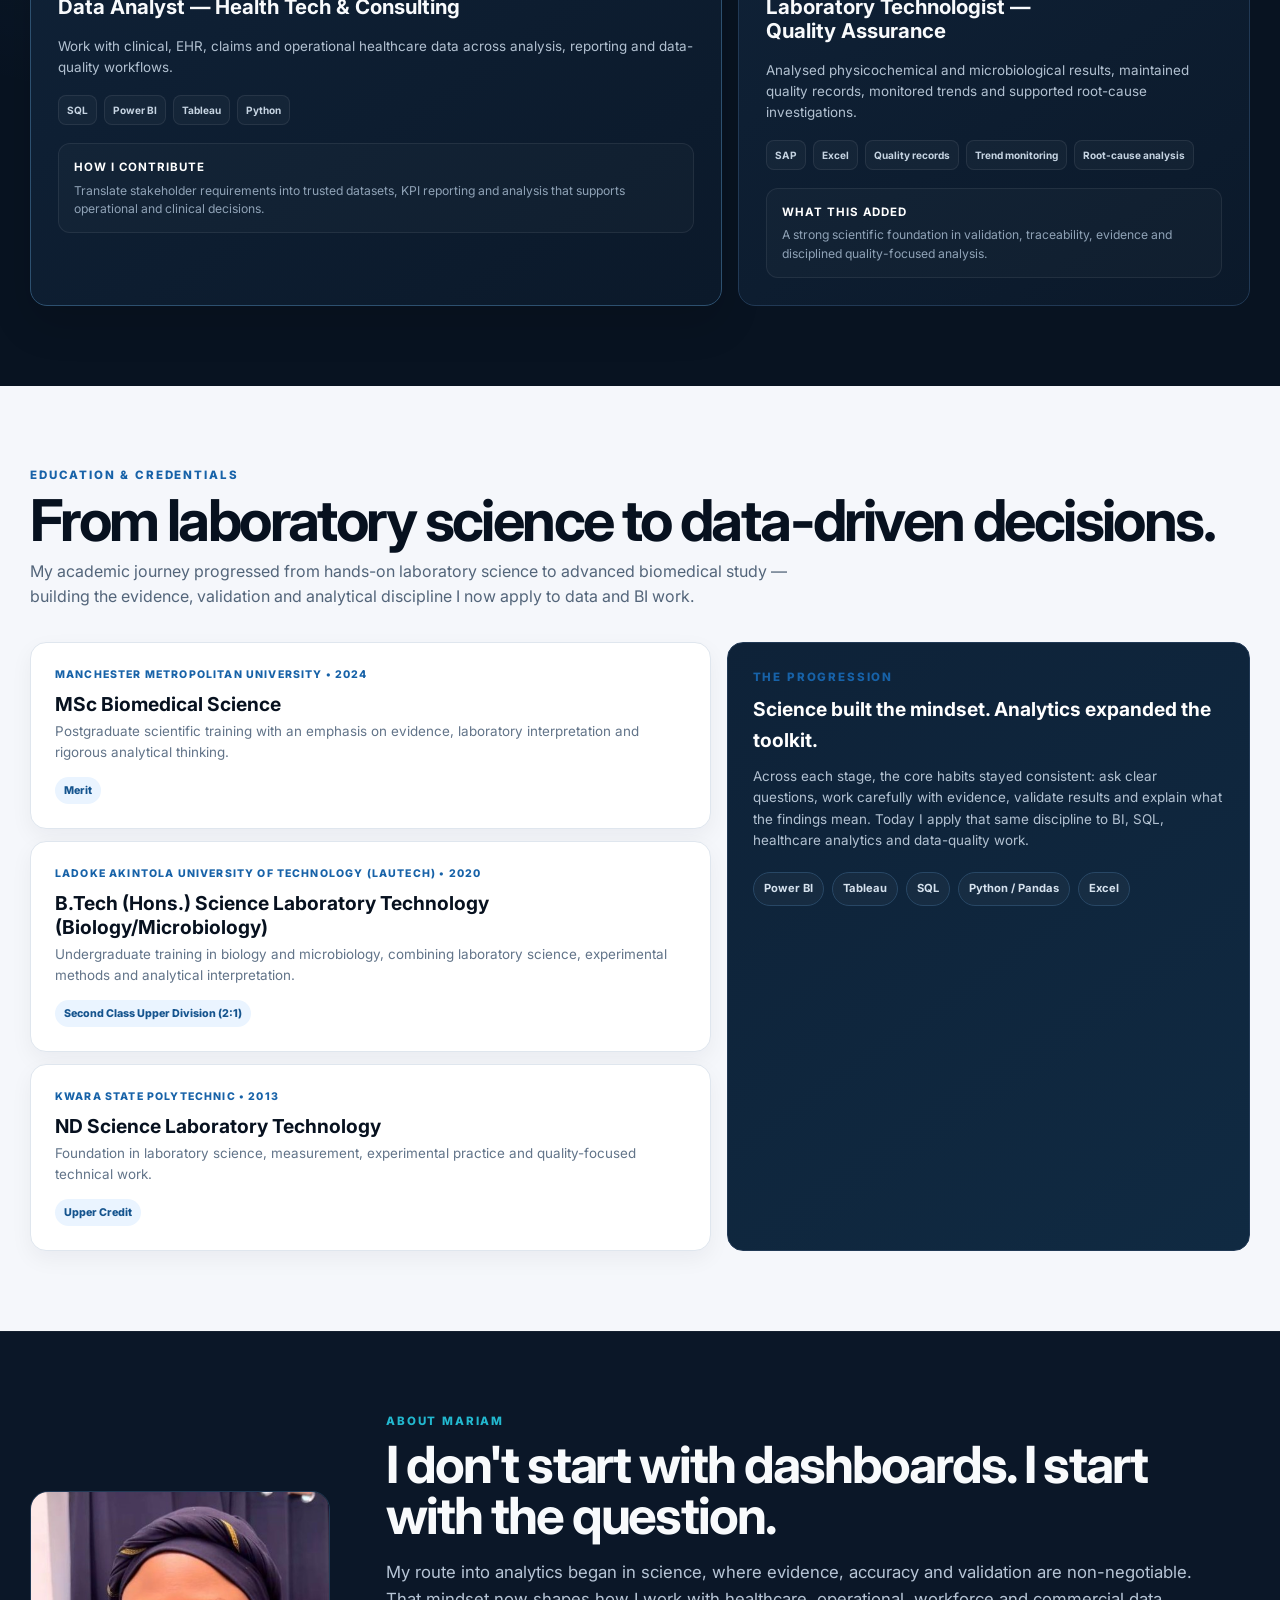
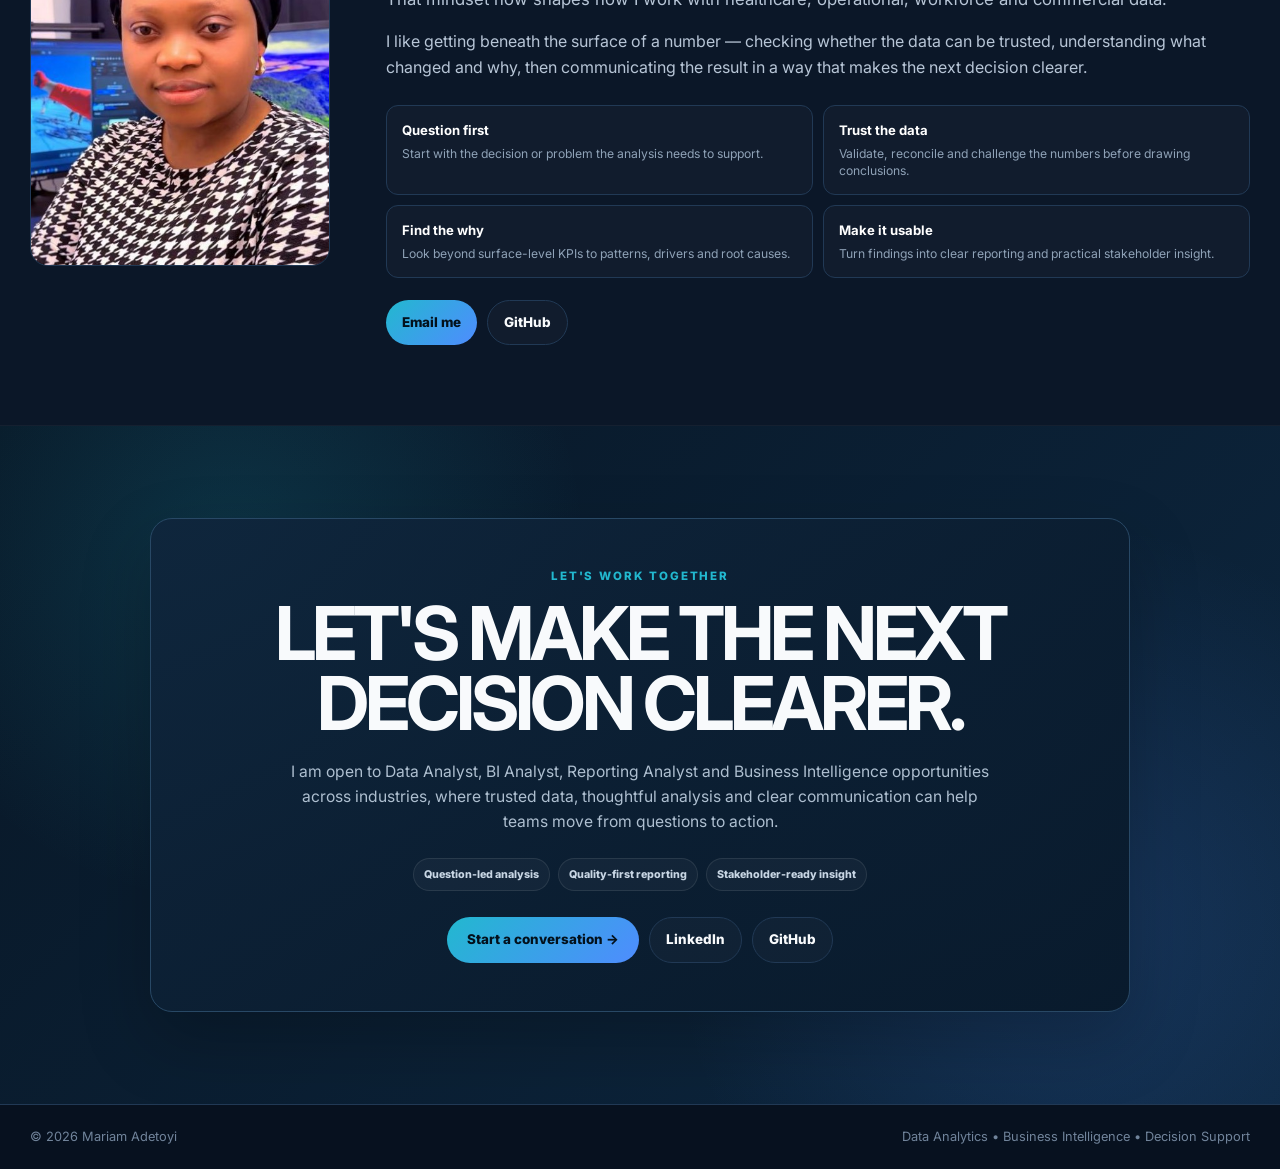
==== commit 14a80b1d: "Improve Telecom project card actions" ====
--- a/index.html
+++ b/index.html
@@ -55,7 +55,7 @@
 <main>
 <section class="section projects" id="work"><div class="wrap"><div class="sectionhead"><div><div class="eyebrow">Projects</div><h2>13 projects. Different problems. One goal: clearer decisions.</h2><p>Across telecom, healthcare, workforce, retail, public health and automotive data, each project starts with a practical question and follows the evidence toward a decision-ready answer.</p></div><div class="work-scope" aria-label="Portfolio coverage"><span>Power BI • Tableau • SQL • Python</span><span>Telecom • Healthcare • Workforce • Retail • Public Health • Automotive</span></div></div>
 <div class="project-filter-wrap" id="projects-by-tool"><span class="project-filter-label">Browse projects by tool</span><nav class="project-filter" aria-label="Filter portfolio projects by tool"><a href="#work" class="active" data-project-filter="all">All</a><a href="#work" data-project-filter="power-bi">Power BI</a><a href="#work" data-project-filter="tableau">Tableau</a><a href="#work" data-project-filter="sql">SQL</a><a href="#work" data-project-filter="excel">Excel</a><a href="#work" data-project-filter="python">Python</a></nav></div><div class="project-grid">
-<article class="card portfolio-project" data-tools="python pandas"><div class="visual telecom"><div><div class="visual-label">Customer analytics</div><div class="visual-title">Telecom Churn<br>& Retention</div><div class="visual-sub">Python analysis of service friction, engagement and customer-retention priorities.</div></div><div class="kpis"><div class="kpi"><strong>15.7%</strong><span>Overall churn</span></div><div class="kpi"><strong>83.0%</strong><span>Complaint churn</span></div><div class="kpi"><strong>56.6%</strong><span>High-priority churn</span></div></div></div><div class="card-body"><div class="tools"><span class="tool">Python</span><span class="tool">Pandas</span><span class="tool">Matplotlib</span></div><h3>Telecom Customer Churn & Retention Intelligence</h3><p>Customer-retention analysis identifying the behaviours most associated with churn and translating them into transparent retention priorities.</p><div class="card-actions"><a class="card-btn primary" href="telecom-churn.html#visual-analysis">Explore analysis →</a><a class="card-btn" href="telecom-churn.html">Read case study</a></div></div></article>
+<article class="card portfolio-project" data-tools="python pandas"><div class="visual telecom"><div><div class="visual-label">Customer analytics</div><div class="visual-title">Telecom Churn<br>& Retention</div><div class="visual-sub">Python analysis of service friction, engagement and customer-retention priorities.</div></div><div class="kpis"><div class="kpi"><strong>15.7%</strong><span>Overall churn</span></div><div class="kpi"><strong>83.0%</strong><span>Complaint churn</span></div><div class="kpi"><strong>56.6%</strong><span>High-priority churn</span></div></div></div><div class="card-body"><div class="tools"><span class="tool">Python</span><span class="tool">Pandas</span><span class="tool">Matplotlib</span></div><h3>Telecom Customer Churn & Retention Intelligence</h3><p>Customer-retention analysis identifying the behaviours most associated with churn and translating them into transparent retention priorities.</p><div class="card-actions"><a class="card-btn primary" href="telecom-churn.html">View case study →</a><a class="card-btn" href="https://github.com/Mayfuns/mariam-analytics-portfolio/tree/main/projects/telecom-churn-python-analytics" target="_blank" rel="noopener">GitHub →</a></div></div></article>
 <article class="card portfolio-project" data-tools="power-bi power-query dax"><div class="visual vital"><div><div class="visual-label">Healthcare intelligence</div><div class="visual-title">VitalCare<br>Health Group</div><div class="visual-sub">Hospital performance, clinical outcomes and financial intelligence.</div></div><div class="kpis"><div class="kpi"><strong>+5.75%</strong><span>Revenue</span></div><div class="kpi"><strong>−15.77%</strong><span>Mortality</span></div><div class="kpi"><strong>+8.68%</strong><span>Readmissions</span></div></div></div><div class="card-body"><div class="tools"><span class="tool">Power BI</span><span class="tool">DAX</span><span class="tool">Power Query</span></div><h3>VitalCare Health Group</h3><p>Year-on-year healthcare performance analysis across admissions, outcomes, utilisation, revenue and margin.</p><div class="card-actions"><a class="card-btn primary" href="https://app.powerbi.com/view?r=eyJrIjoiNzY2Njg1MGItNjQzYi00YTk4LTgyMWQtYTQ3NDU5MDQ5M2EwIiwidCI6ImZmMGYzZTNhLTNlNTMtNDU0Zi1iMmI1LTZjNjg3NTNiOGVlNCJ9" target="_blank" rel="noopener">View interactive →</a><a class="card-btn" href="vitalcare.html">Read case study</a></div></div></article>
 <article class="card portfolio-project" data-tools="tableau excel"><div class="visual talent"><div><div class="visual-label">People analytics</div><div class="visual-title">Talent Pulse<br>Solutions</div><div class="visual-sub">Workforce attrition and retention analysis.</div></div><div class="kpis"><div class="kpi"><strong>16.4%</strong><span>Overall attrition</span></div><div class="kpi"><strong>20.54%</strong><span>Sales attrition</span></div><div class="kpi"><strong>30.43%</strong><span>First 2 years</span></div></div></div><div class="card-body"><div class="tools"><span class="tool">Tableau</span><span class="tool">Excel</span></div><h3>Talent Pulse Solutions</h3><p>Workforce analysis identifying high-risk groups, tenure patterns and retention priorities.</p><div class="card-actions"><a class="card-btn primary" href="https://public.tableau.com/app/profile/mariam.adetoyi/viz/Talent-PulseSolutionsInc_17902689572140/HRAnalyticsDashboard" target="_blank" rel="noopener">View interactive →</a><a class="card-btn" href="talent-pulse.html">Read case study</a></div></div></article>
 <article class="card portfolio-project" data-tools="power-bi power-query dax"><div class="visual adhcri"><div><div class="visual-label">10Alytics Global Hackathon 2026</div><div class="visual-title">ADHCRI Health<br>Intelligence</div><div class="visual-sub">ASEAN public-health risk, inequality, capacity and investment analysis.</div></div><div class="kpis"><div class="kpi"><strong>10</strong><span>ASEAN countries</span></div><div class="kpi"><strong>1,691</strong><span>Valid records</span></div><div class="kpi"><strong>16+</strong><span>Health indicators</span></div></div></div><div class="card-body"><div class="tools"><span class="tool">Power BI</span><span class="tool">Power Query</span><span class="tool">DAX</span></div><h3>ADHCRI Health Intelligence Dashboard</h3><p>Team HealthSync hackathon project combining mortality, disease, nutrition, healthcare investment and workforce indicators into a three-page ASEAN public-health dashboard.</p><div class="card-actions"><a class="card-btn primary" href="https://app.powerbi.com/view?r=eyJrIjoiMTJiZjk4ZTgtOGEyZi00NmU4LTk4YzgtM2Q1OTMxNDIyNmQwIiwidCI6ImZmMGYzZTNhLTNlNTMtNDU0Zi1iMmI1LTZjNjg3NTNiOGVlNCJ9" target="_blank" rel="noopener">View interactive →</a><a class="card-btn" href="adhcri.html">Read case study</a></div></div></article>
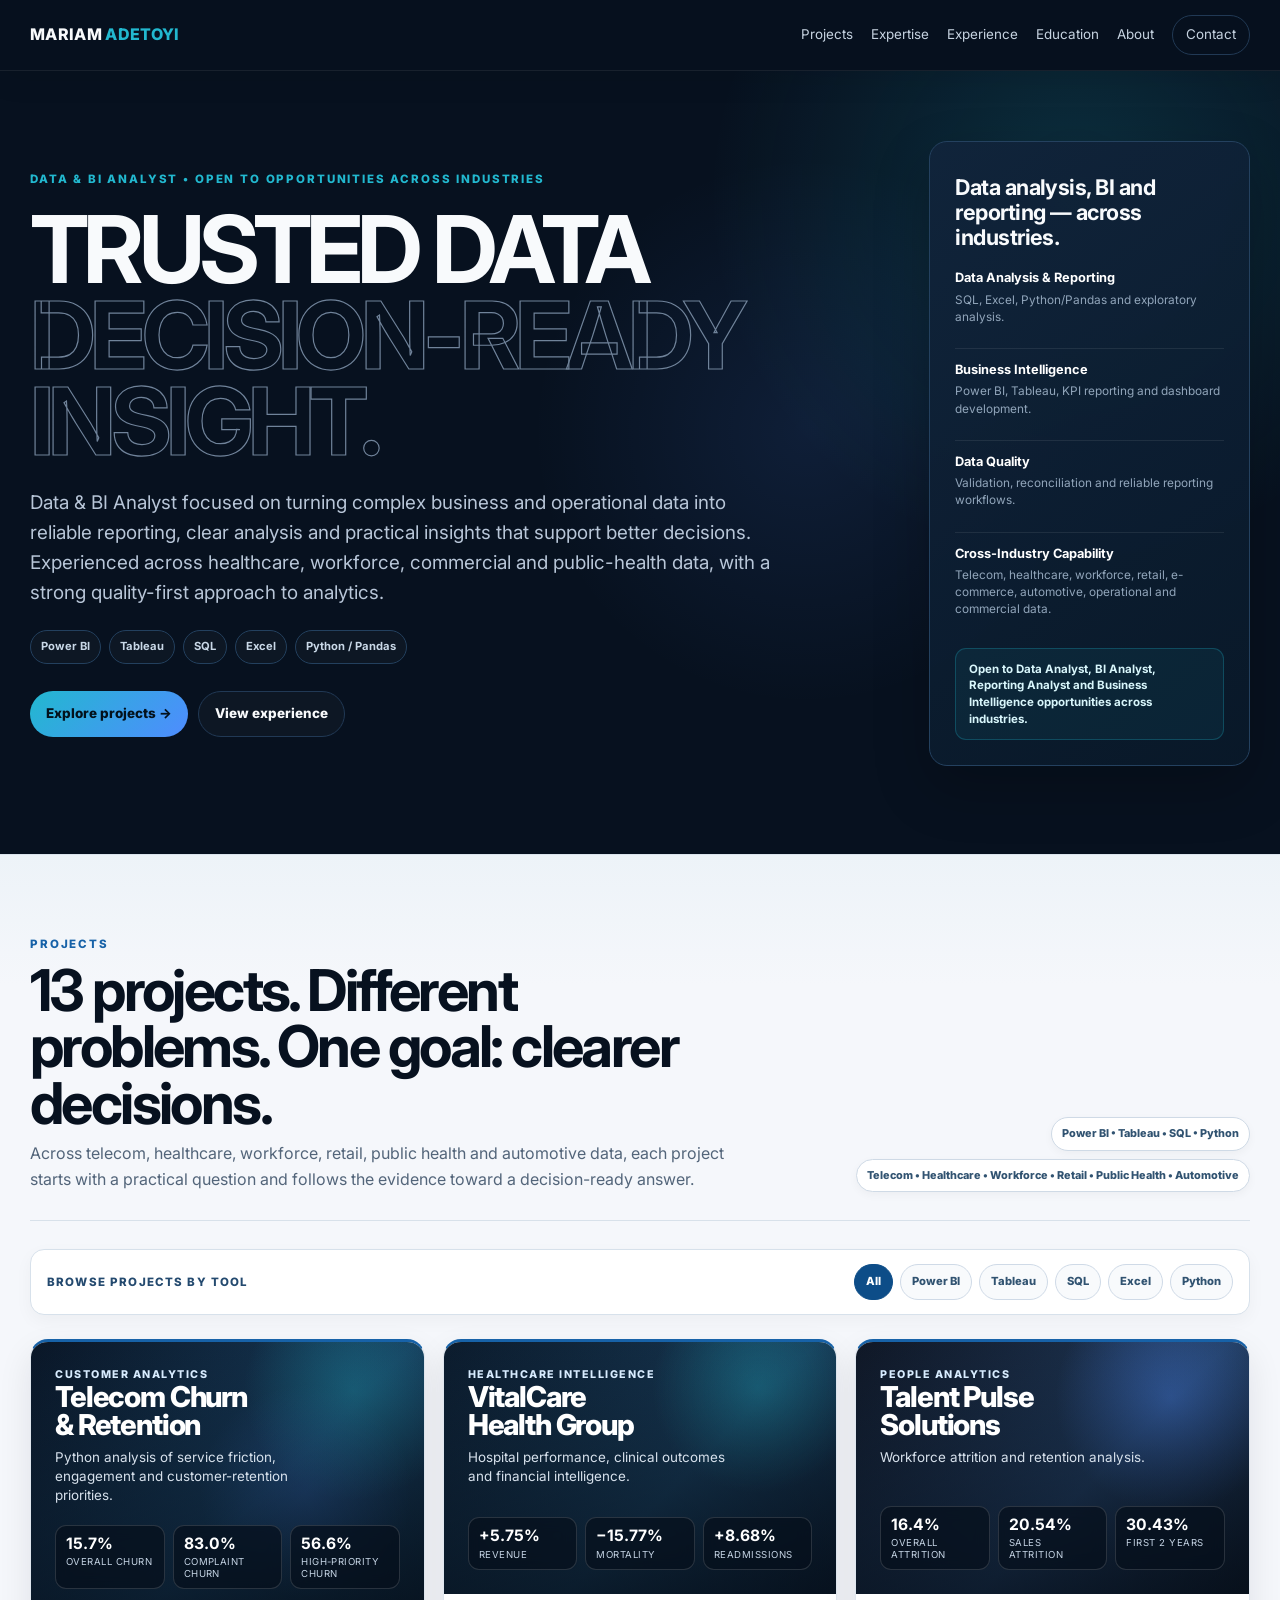
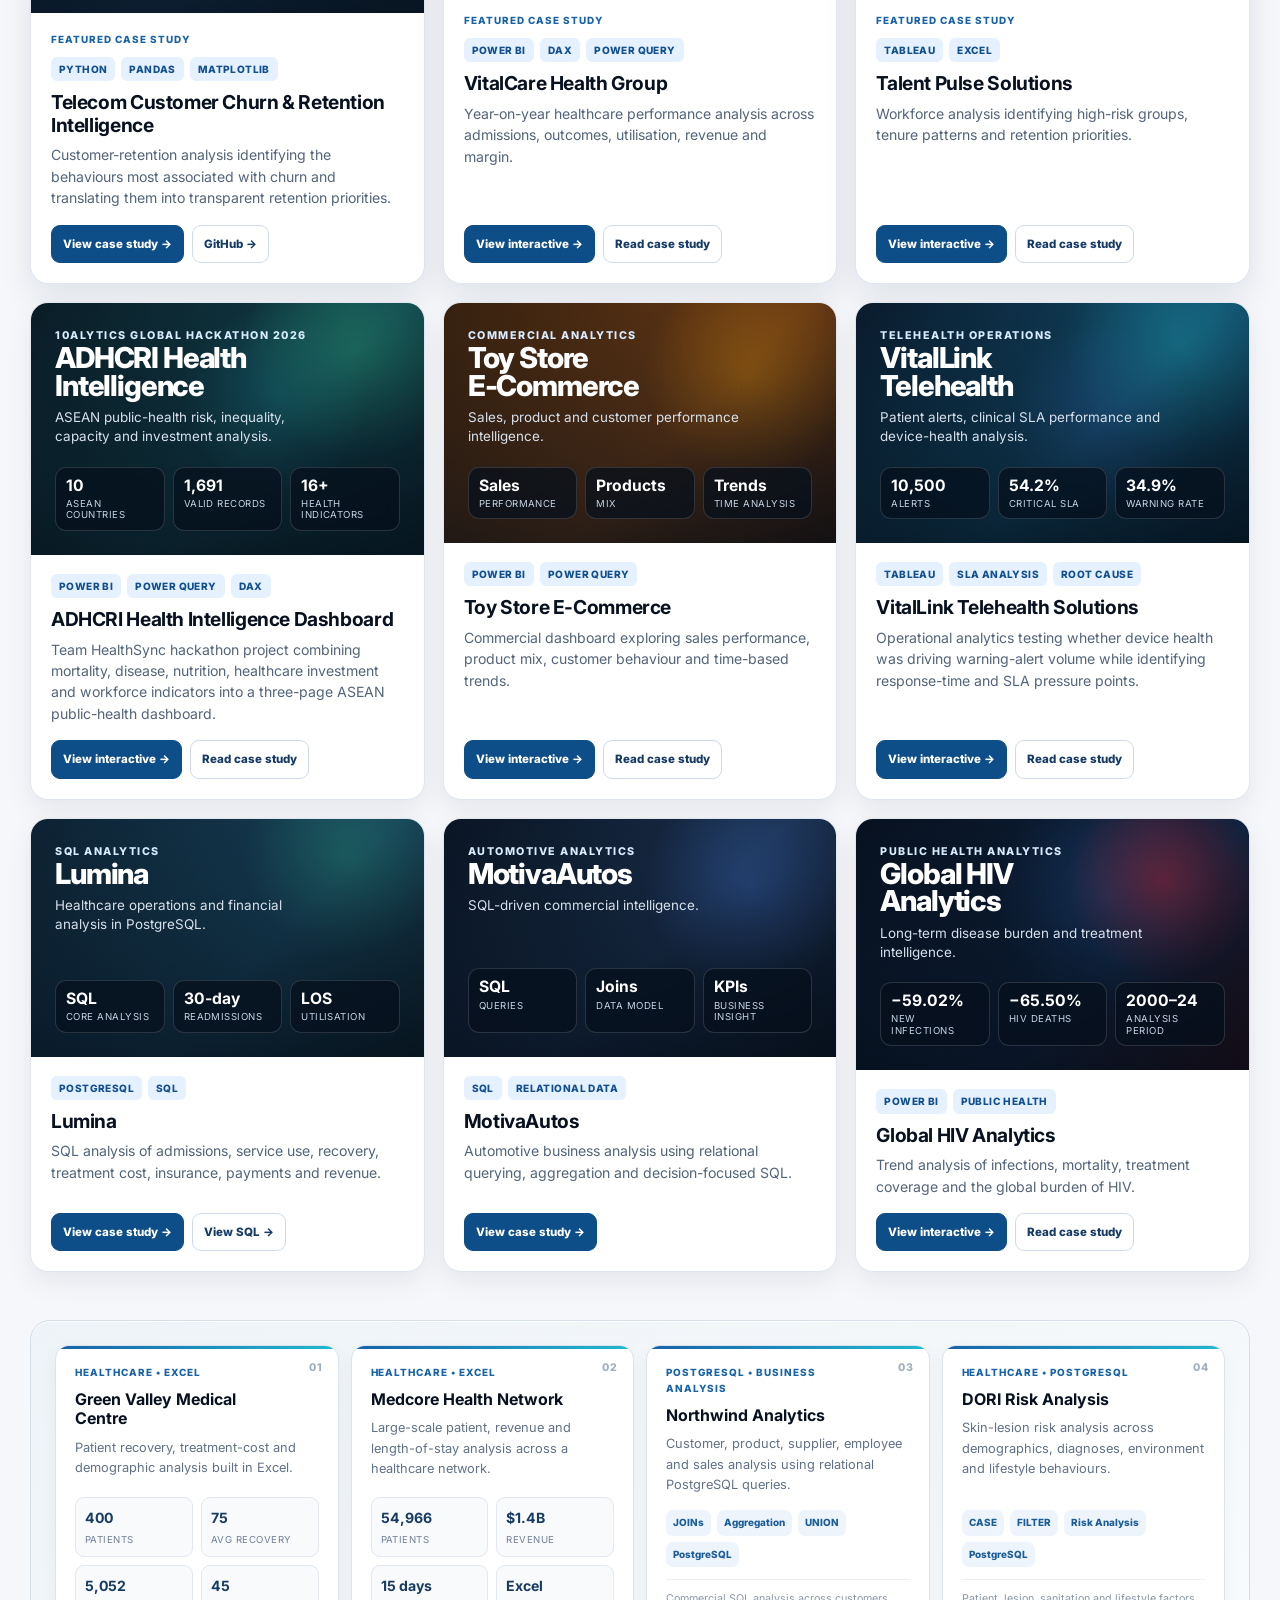
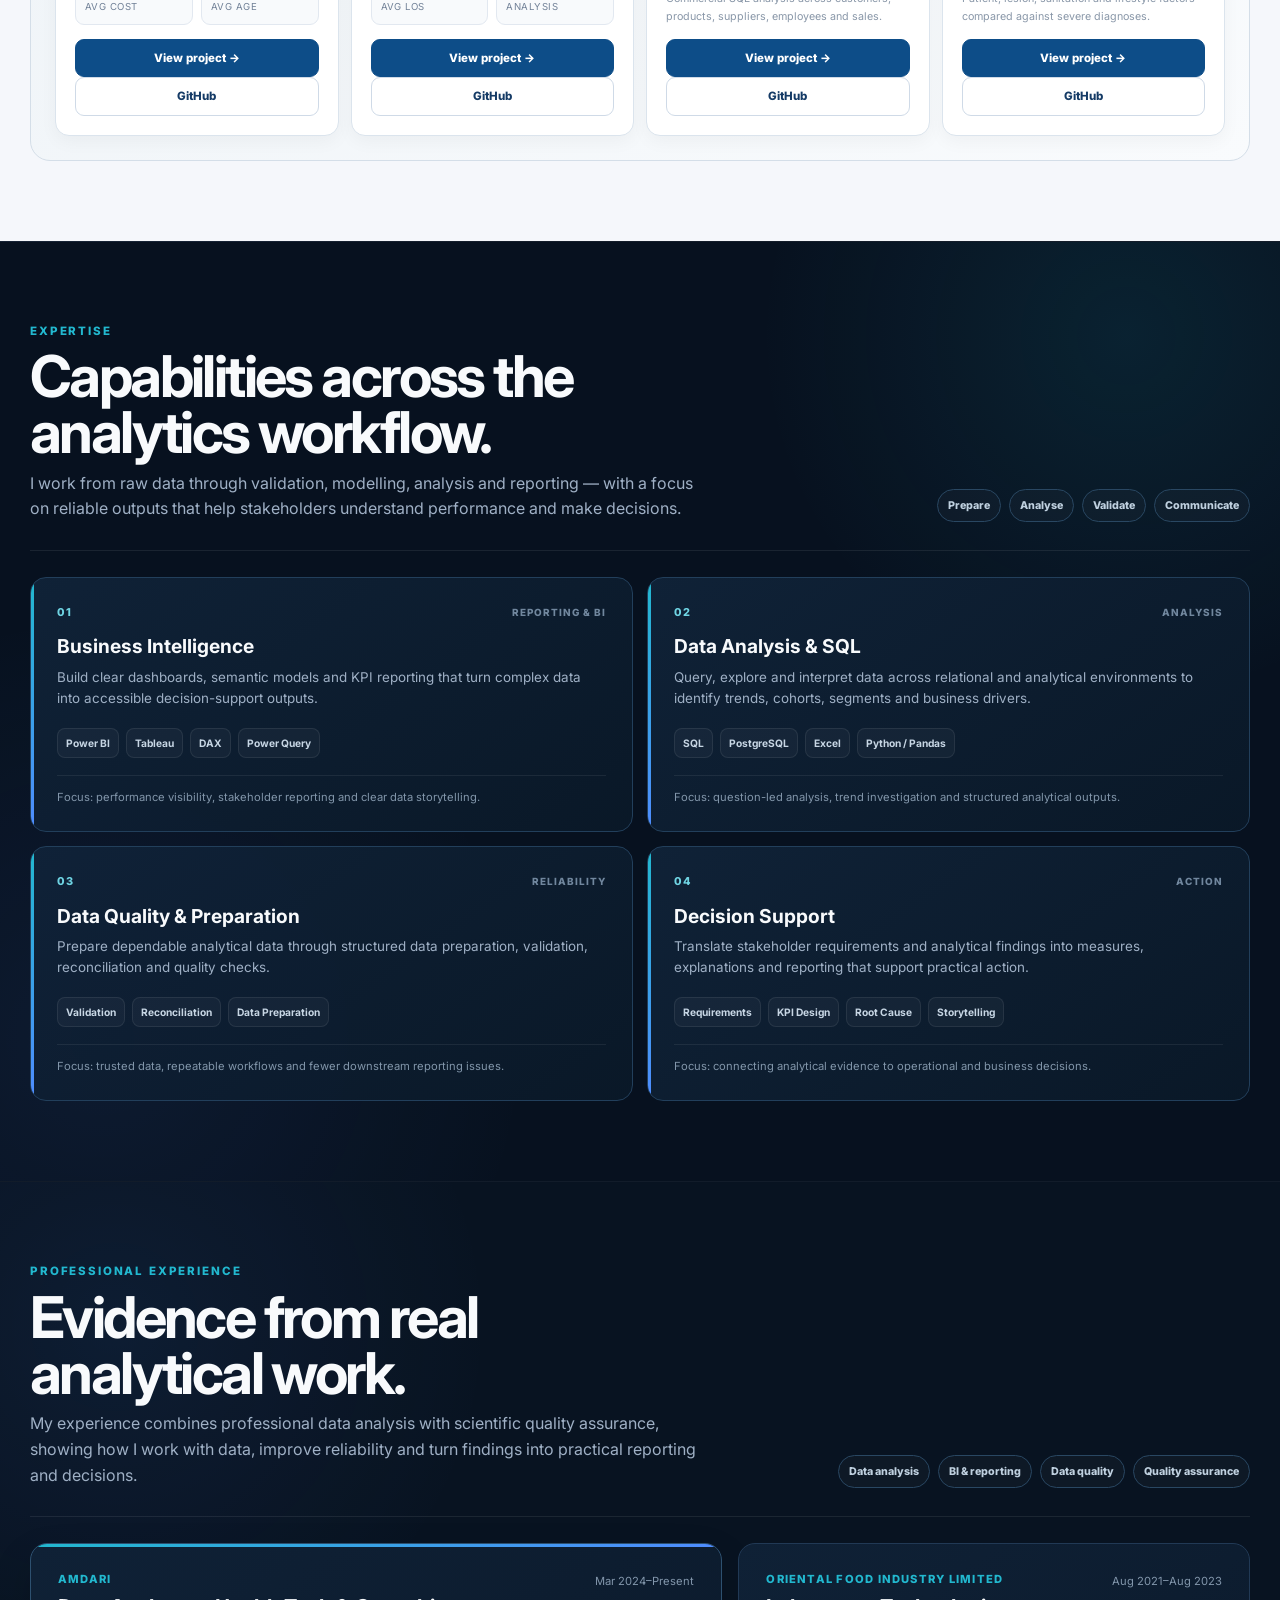
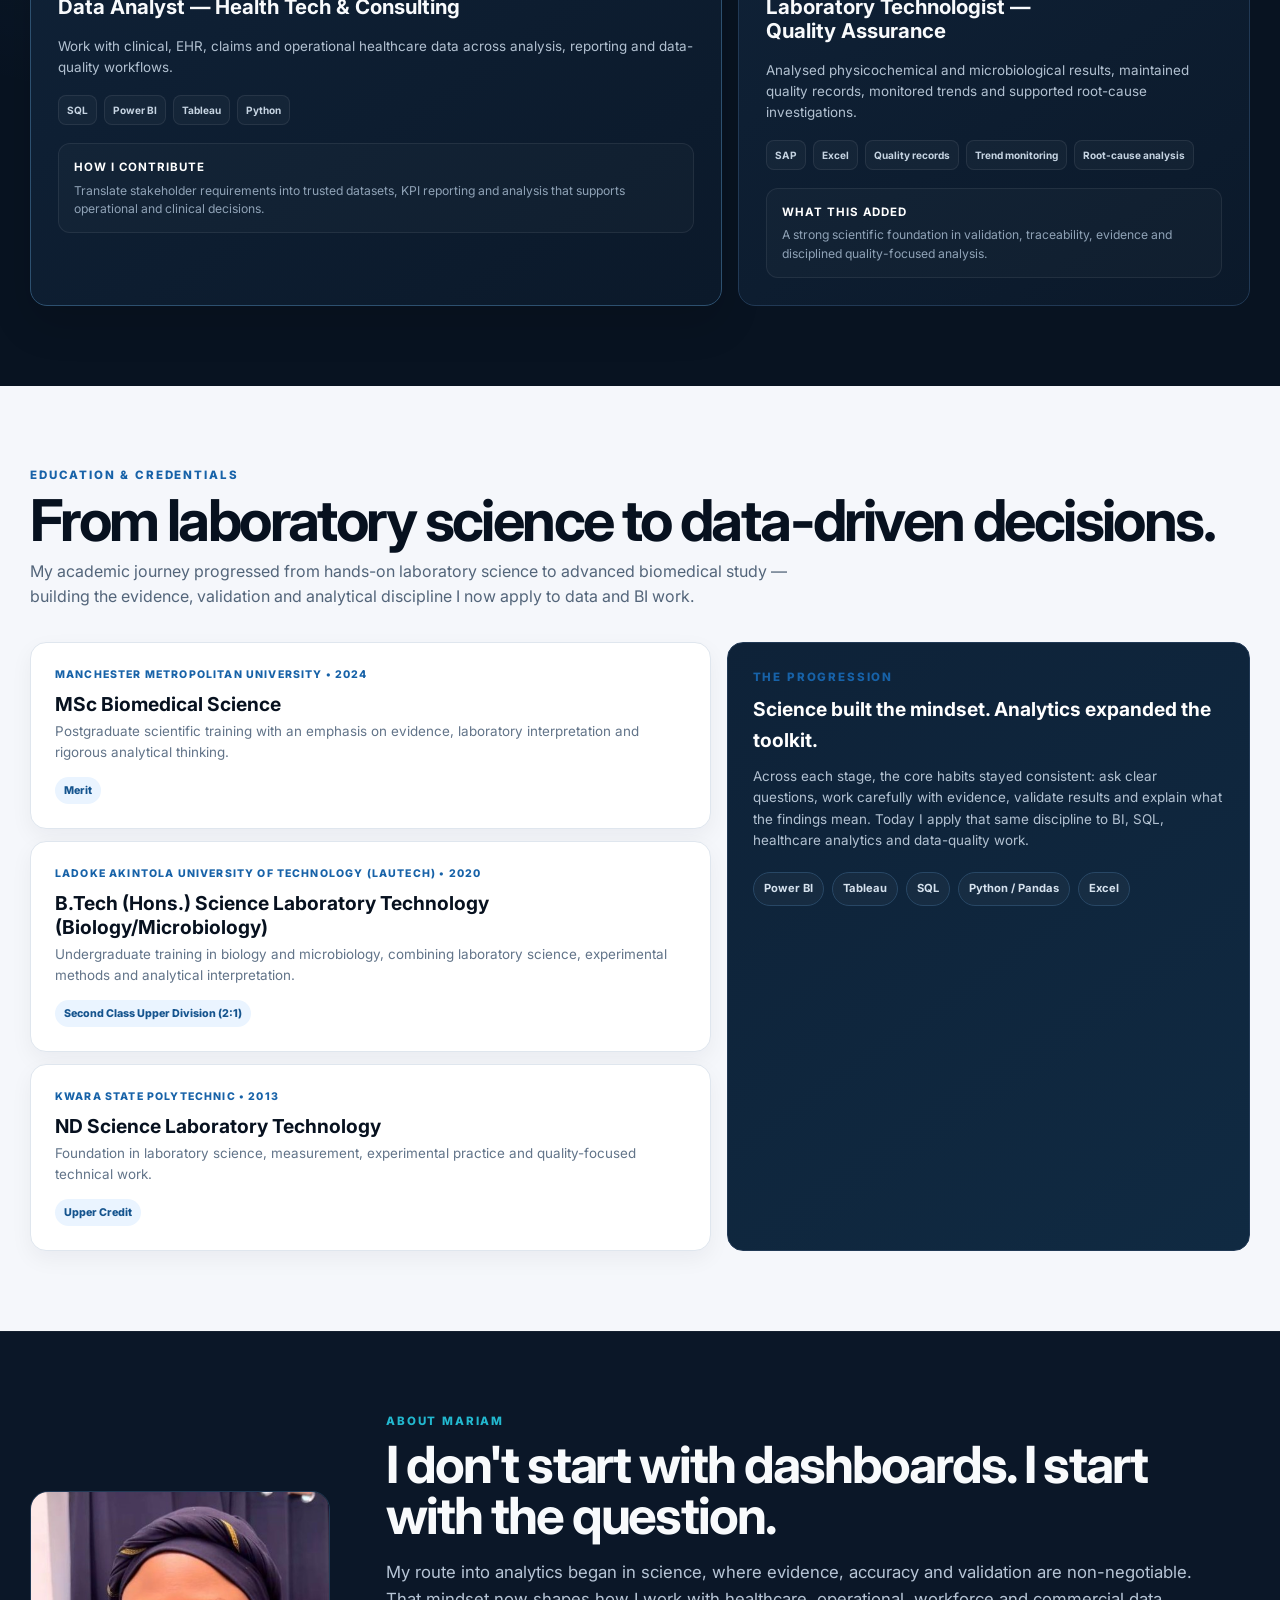
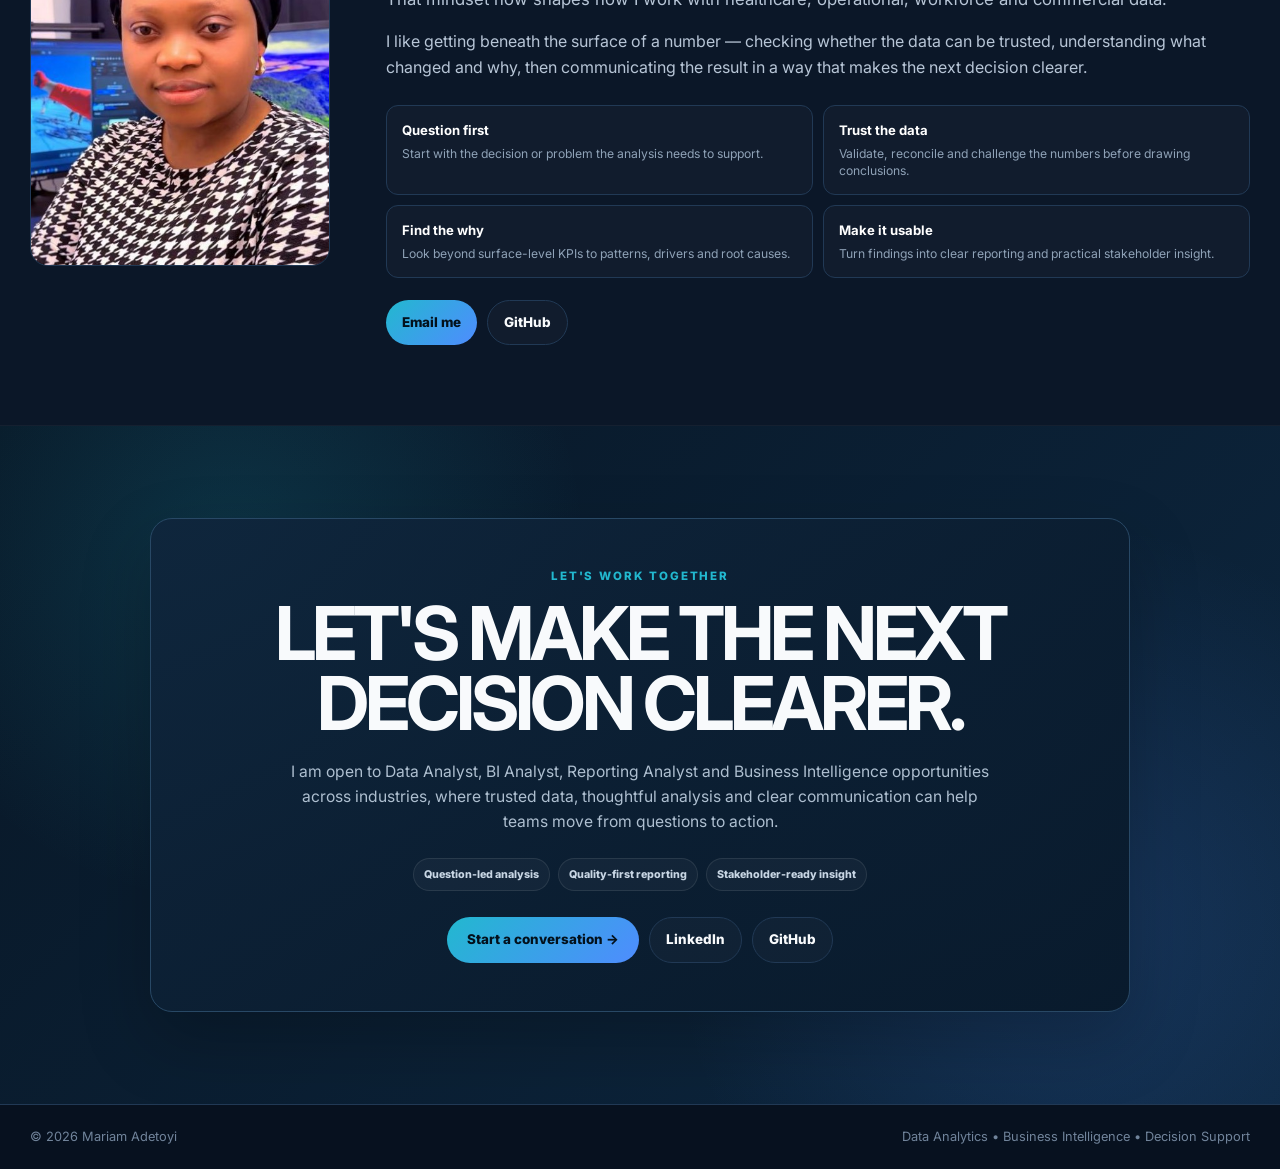
==== commit bb25967e: "Add direct SQL link to Lumina project card" ====
--- a/index.html
+++ b/index.html
@@ -61,7 +61,7 @@
 <article class="card portfolio-project" data-tools="power-bi power-query dax"><div class="visual adhcri"><div><div class="visual-label">10Alytics Global Hackathon 2026</div><div class="visual-title">ADHCRI Health<br>Intelligence</div><div class="visual-sub">ASEAN public-health risk, inequality, capacity and investment analysis.</div></div><div class="kpis"><div class="kpi"><strong>10</strong><span>ASEAN countries</span></div><div class="kpi"><strong>1,691</strong><span>Valid records</span></div><div class="kpi"><strong>16+</strong><span>Health indicators</span></div></div></div><div class="card-body"><div class="tools"><span class="tool">Power BI</span><span class="tool">Power Query</span><span class="tool">DAX</span></div><h3>ADHCRI Health Intelligence Dashboard</h3><p>Team HealthSync hackathon project combining mortality, disease, nutrition, healthcare investment and workforce indicators into a three-page ASEAN public-health dashboard.</p><div class="card-actions"><a class="card-btn primary" href="https://app.powerbi.com/view?r=eyJrIjoiMTJiZjk4ZTgtOGEyZi00NmU4LTk4YzgtM2Q1OTMxNDIyNmQwIiwidCI6ImZmMGYzZTNhLTNlNTMtNDU0Zi1iMmI1LTZjNjg3NTNiOGVlNCJ9" target="_blank" rel="noopener">View interactive →</a><a class="card-btn" href="adhcri.html">Read case study</a></div></div></article>
 <article class="card portfolio-project" data-tools="power-bi power-query dax"><div class="visual toy"><div><div class="visual-label">Commercial analytics</div><div class="visual-title">Toy Store<br>E-Commerce</div><div class="visual-sub">Sales, product and customer performance intelligence.</div></div><div class="kpis"><div class="kpi"><strong>Sales</strong><span>Performance</span></div><div class="kpi"><strong>Products</strong><span>Mix</span></div><div class="kpi"><strong>Trends</strong><span>Time analysis</span></div></div></div><div class="card-body"><div class="tools"><span class="tool">Power BI</span><span class="tool">Power Query</span></div><h3>Toy Store E-Commerce</h3><p>Commercial dashboard exploring sales performance, product mix, customer behaviour and time-based trends.</p><div class="card-actions"><a class="card-btn primary" href="https://app.powerbi.com/view?r=eyJrIjoiNDQ2YzBmZGMtZjM0MC00NWYwLTgxNzctYzFmOGNmN2VmNmQyIiwidCI6ImZmMGYzZTNhLTNlNTMtNDU0Zi1iMmI1LTZjNjg3NTNiOGVlNCJ9" target="_blank" rel="noopener">View interactive →</a><a class="card-btn" href="toy-store.html">Read case study</a></div></div></article>
 <article class="card portfolio-project" data-tools="tableau"><div class="visual vitalink"><div><div class="visual-label">Telehealth operations</div><div class="visual-title">VitalLink<br>Telehealth</div><div class="visual-sub">Patient alerts, clinical SLA performance and device-health analysis.</div></div><div class="kpis"><div class="kpi"><strong>10,500</strong><span>Alerts</span></div><div class="kpi"><strong>54.2%</strong><span>Critical SLA</span></div><div class="kpi"><strong>34.9%</strong><span>Warning rate</span></div></div></div><div class="card-body"><div class="tools"><span class="tool">Tableau</span><span class="tool">SLA Analysis</span><span class="tool">Root Cause</span></div><h3>VitalLink Telehealth Solutions</h3><p>Operational analytics testing whether device health was driving warning-alert volume while identifying response-time and SLA pressure points.</p><div class="card-actions"><a class="card-btn primary" href="https://public.tableau.com/app/profile/mariam.adetoyi/viz/VitalinkProject/VitalinkPage2" target="_blank" rel="noopener">View interactive →</a><a class="card-btn" href="vitalink.html">Read case study</a></div></div></article>
-<article class="card portfolio-project" data-tools="sql postgresql"><div class="visual lumina"><div><div class="visual-label">SQL analytics</div><div class="visual-title">Lumina</div><div class="visual-sub">Healthcare operations and financial analysis in PostgreSQL.</div></div><div class="kpis"><div class="kpi"><strong>SQL</strong><span>Core analysis</span></div><div class="kpi"><strong>30-day</strong><span>Readmissions</span></div><div class="kpi"><strong>LOS</strong><span>Utilisation</span></div></div></div><div class="card-body"><div class="tools"><span class="tool">PostgreSQL</span><span class="tool">SQL</span></div><h3>Lumina</h3><p>SQL analysis of admissions, service use, recovery, treatment cost, insurance, payments and revenue.</p><div class="card-actions"><a class="card-btn primary" href="lumina.html">View case study →</a></div></div></article>
+<article class="card portfolio-project" data-tools="sql postgresql"><div class="visual lumina"><div><div class="visual-label">SQL analytics</div><div class="visual-title">Lumina</div><div class="visual-sub">Healthcare operations and financial analysis in PostgreSQL.</div></div><div class="kpis"><div class="kpi"><strong>SQL</strong><span>Core analysis</span></div><div class="kpi"><strong>30-day</strong><span>Readmissions</span></div><div class="kpi"><strong>LOS</strong><span>Utilisation</span></div></div></div><div class="card-body"><div class="tools"><span class="tool">PostgreSQL</span><span class="tool">SQL</span></div><h3>Lumina</h3><p>SQL analysis of admissions, service use, recovery, treatment cost, insurance, payments and revenue.</p><div class="card-actions"><a class="card-btn primary" href="lumina.html">View case study →</a><a class="card-btn" href="https://github.com/Mayfuns/lumina-healthcare-sql/blob/main/01_sql/Lumina%20Healthcare%20SQL%20File.sql" target="_blank" rel="noopener">View SQL →</a></div></div></article>
 <article class="card portfolio-project" data-tools="sql postgresql"><div class="visual motiva"><div><div class="visual-label">Automotive analytics</div><div class="visual-title">MotivaAutos</div><div class="visual-sub">SQL-driven commercial intelligence.</div></div><div class="kpis"><div class="kpi"><strong>SQL</strong><span>Queries</span></div><div class="kpi"><strong>Joins</strong><span>Data model</span></div><div class="kpi"><strong>KPIs</strong><span>Business insight</span></div></div></div><div class="card-body"><div class="tools"><span class="tool">SQL</span><span class="tool">Relational Data</span></div><h3>MotivaAutos</h3><p>Automotive business analysis using relational querying, aggregation and decision-focused SQL.</p><div class="card-actions"><a class="card-btn primary" href="motivaautos.html">View case study →</a></div></div></article>
 <article class="card portfolio-project" data-tools="power-bi power-query dax"><div class="visual hiv"><div><div class="visual-label">Public health analytics</div><div class="visual-title">Global HIV<br>Analytics</div><div class="visual-sub">Long-term disease burden and treatment intelligence.</div></div><div class="kpis"><div class="kpi"><strong>−59.02%</strong><span>New infections</span></div><div class="kpi"><strong>−65.50%</strong><span>HIV deaths</span></div><div class="kpi"><strong>2000–24</strong><span>Analysis period</span></div></div></div><div class="card-body"><div class="tools"><span class="tool">Power BI</span><span class="tool">Public Health</span></div><h3>Global HIV Analytics</h3><p>Trend analysis of infections, mortality, treatment coverage and the global burden of HIV.</p><div class="card-actions"><a class="card-btn primary" href="https://app.powerbi.com/view?r=eyJrIjoiZmRhYTE0MGMtZDBlNi00ZmRiLWIxN2MtYTc1ZDBiMmM1ZTE5IiwidCI6ImZmMGYzZTNhLTNlNTMtNDU0Zi1iMmI1LTZjNjg3NTNiOGVlNCJ9" target="_blank" rel="noopener">View interactive →</a><a class="card-btn" href="global-hiv.html">Read case study</a></div></div></article>
 </div>
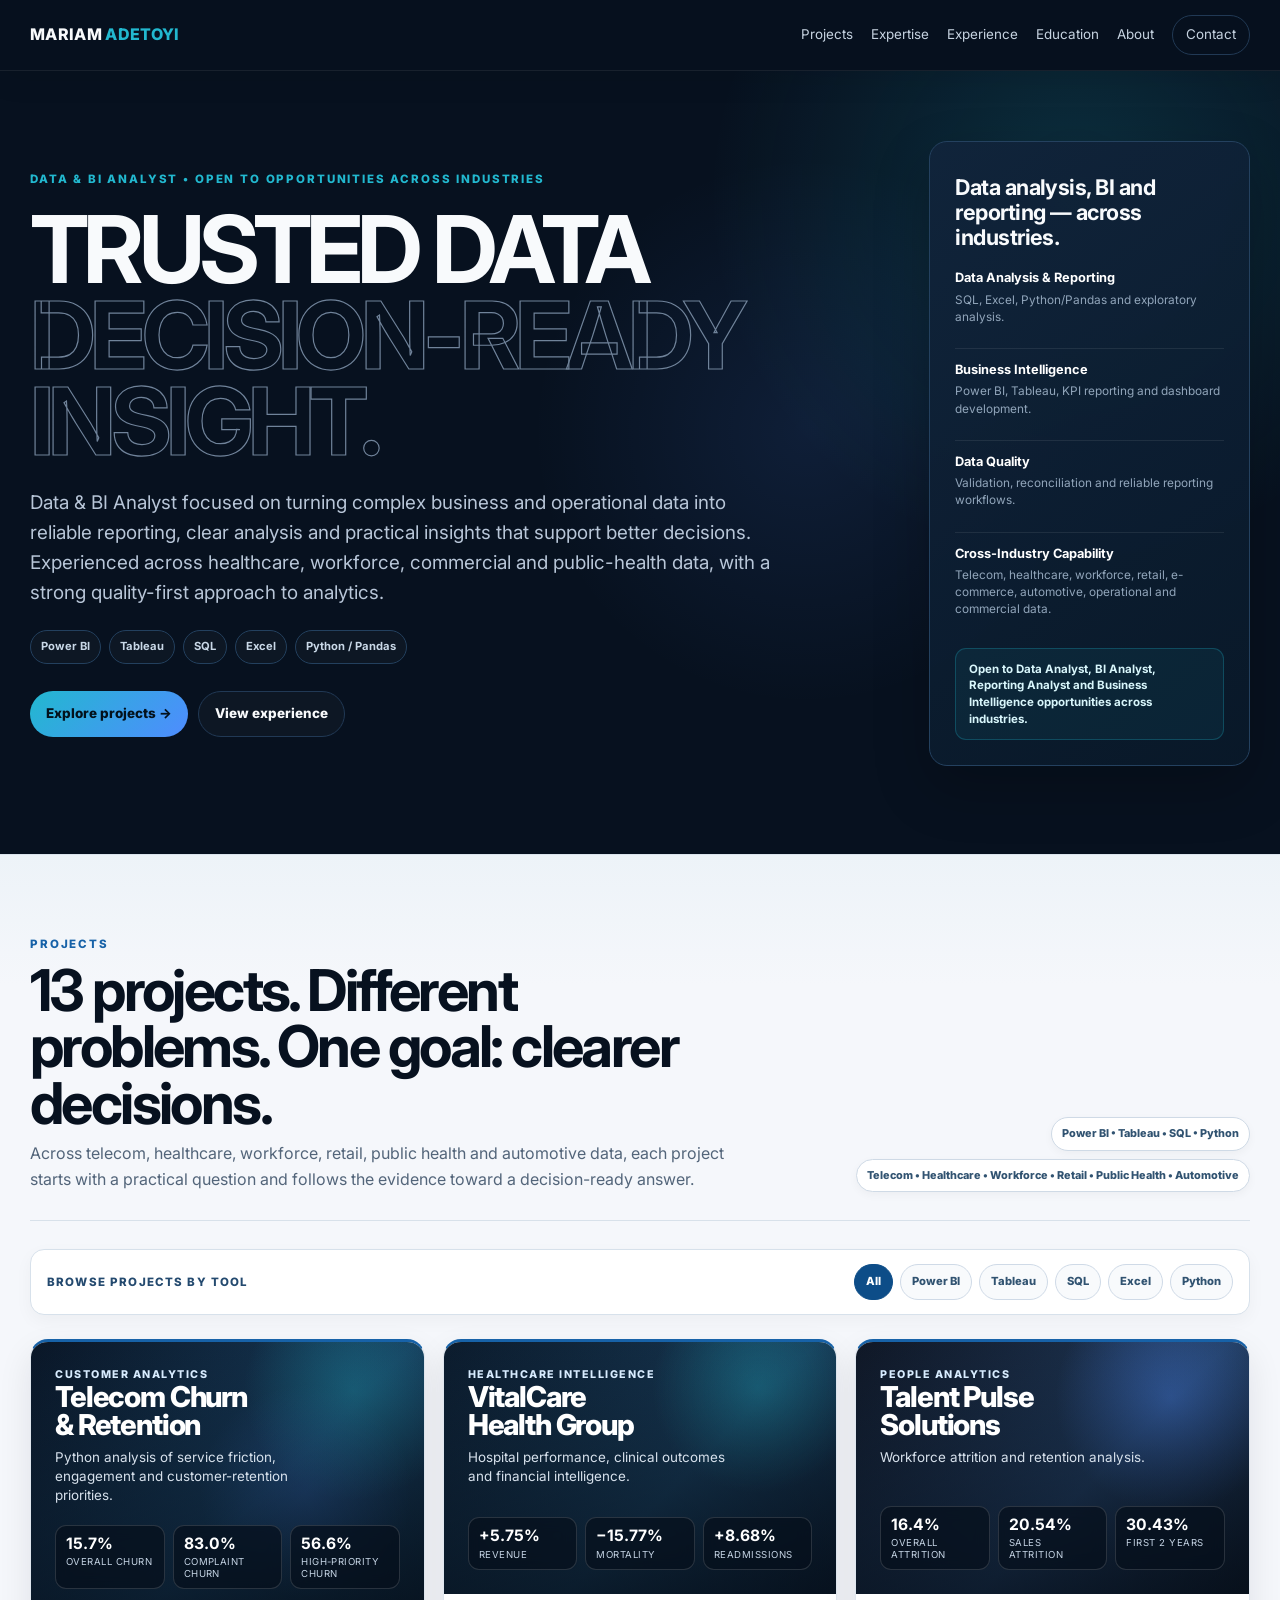
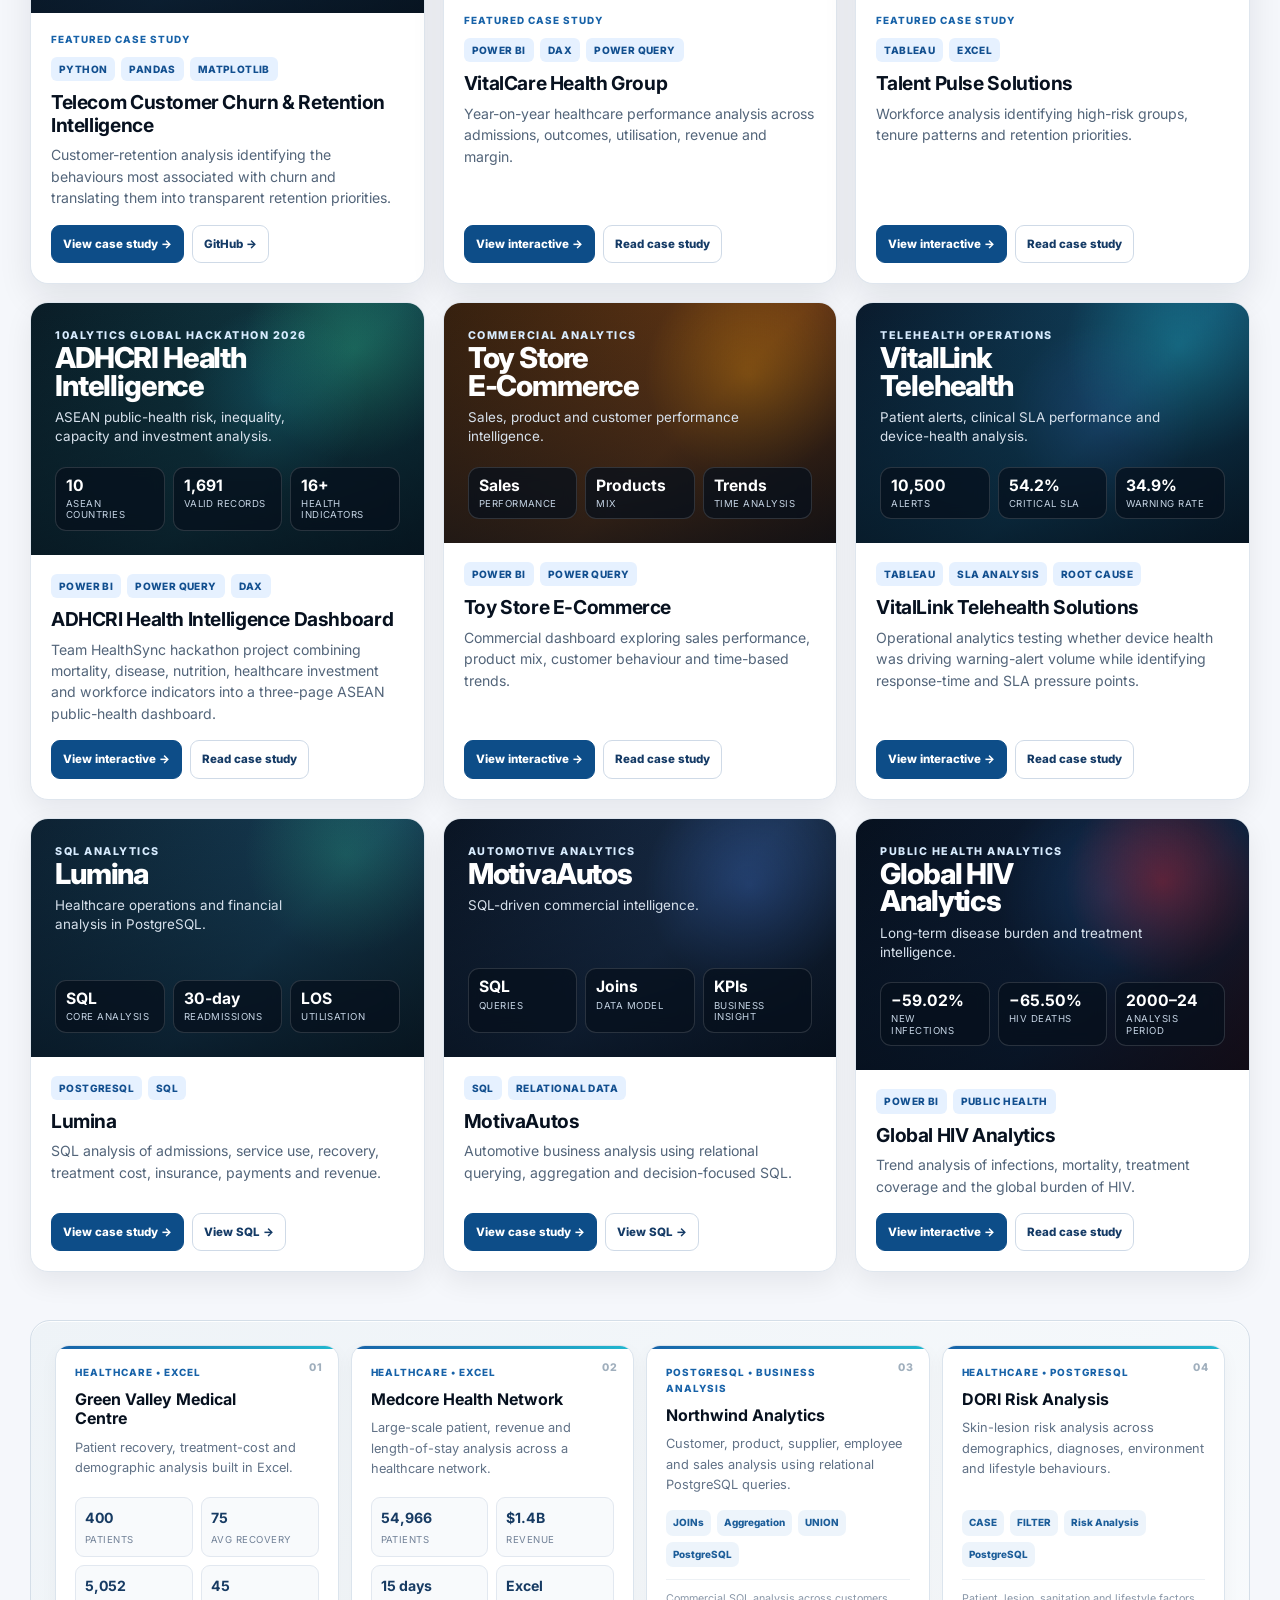
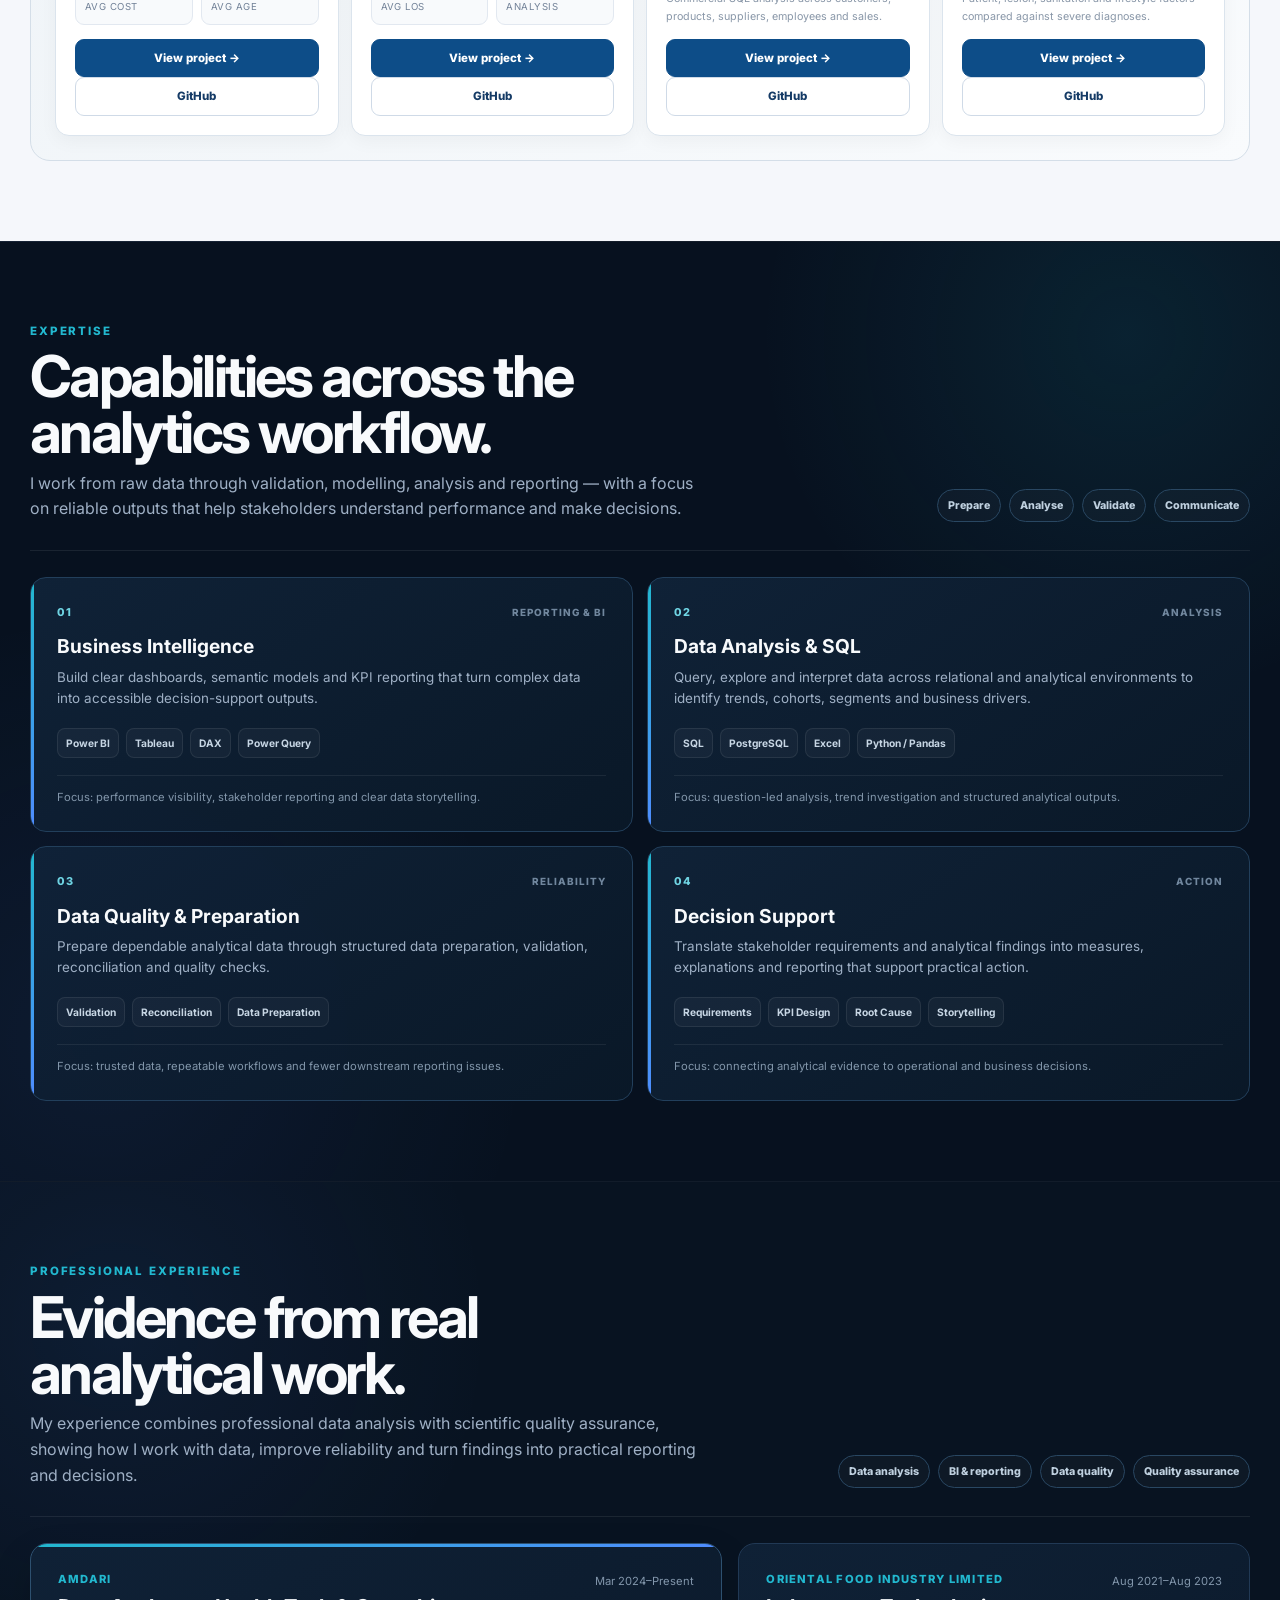
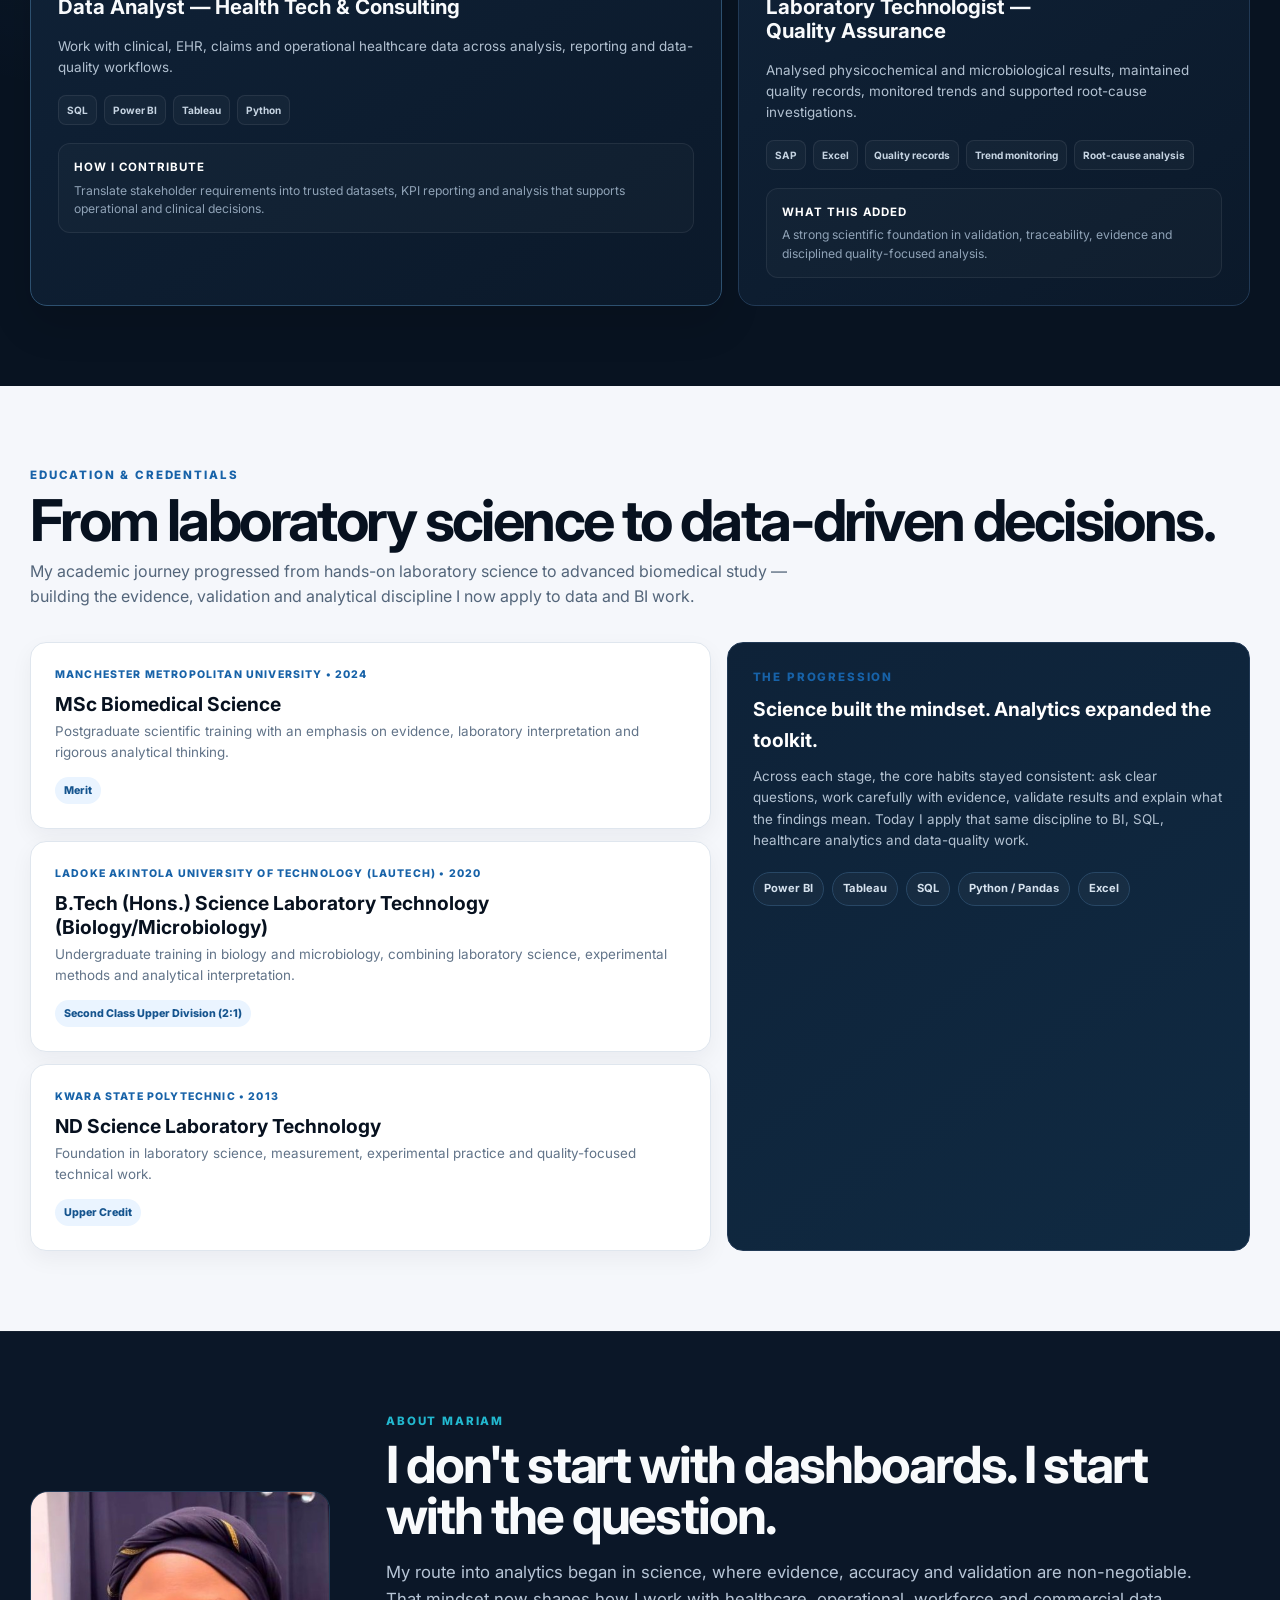
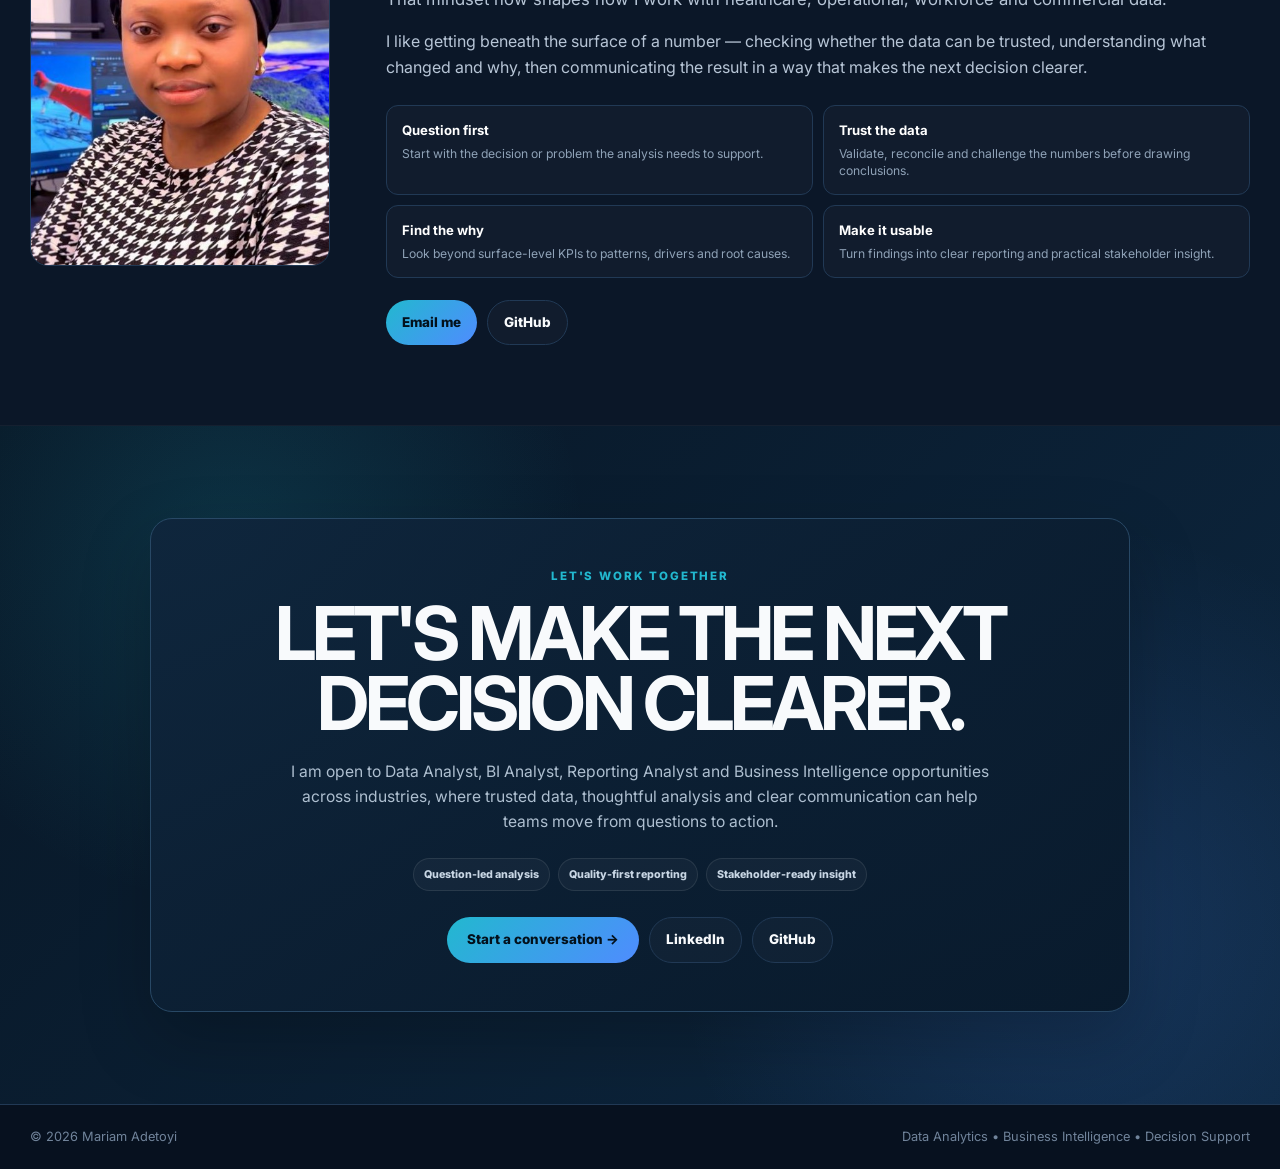
==== commit 459dcc95: "Add direct SQL link to MotivaAutos project card" ====
--- a/index.html
+++ b/index.html
@@ -62,7 +62,7 @@
 <article class="card portfolio-project" data-tools="power-bi power-query dax"><div class="visual toy"><div><div class="visual-label">Commercial analytics</div><div class="visual-title">Toy Store<br>E-Commerce</div><div class="visual-sub">Sales, product and customer performance intelligence.</div></div><div class="kpis"><div class="kpi"><strong>Sales</strong><span>Performance</span></div><div class="kpi"><strong>Products</strong><span>Mix</span></div><div class="kpi"><strong>Trends</strong><span>Time analysis</span></div></div></div><div class="card-body"><div class="tools"><span class="tool">Power BI</span><span class="tool">Power Query</span></div><h3>Toy Store E-Commerce</h3><p>Commercial dashboard exploring sales performance, product mix, customer behaviour and time-based trends.</p><div class="card-actions"><a class="card-btn primary" href="https://app.powerbi.com/view?r=eyJrIjoiNDQ2YzBmZGMtZjM0MC00NWYwLTgxNzctYzFmOGNmN2VmNmQyIiwidCI6ImZmMGYzZTNhLTNlNTMtNDU0Zi1iMmI1LTZjNjg3NTNiOGVlNCJ9" target="_blank" rel="noopener">View interactive →</a><a class="card-btn" href="toy-store.html">Read case study</a></div></div></article>
 <article class="card portfolio-project" data-tools="tableau"><div class="visual vitalink"><div><div class="visual-label">Telehealth operations</div><div class="visual-title">VitalLink<br>Telehealth</div><div class="visual-sub">Patient alerts, clinical SLA performance and device-health analysis.</div></div><div class="kpis"><div class="kpi"><strong>10,500</strong><span>Alerts</span></div><div class="kpi"><strong>54.2%</strong><span>Critical SLA</span></div><div class="kpi"><strong>34.9%</strong><span>Warning rate</span></div></div></div><div class="card-body"><div class="tools"><span class="tool">Tableau</span><span class="tool">SLA Analysis</span><span class="tool">Root Cause</span></div><h3>VitalLink Telehealth Solutions</h3><p>Operational analytics testing whether device health was driving warning-alert volume while identifying response-time and SLA pressure points.</p><div class="card-actions"><a class="card-btn primary" href="https://public.tableau.com/app/profile/mariam.adetoyi/viz/VitalinkProject/VitalinkPage2" target="_blank" rel="noopener">View interactive →</a><a class="card-btn" href="vitalink.html">Read case study</a></div></div></article>
 <article class="card portfolio-project" data-tools="sql postgresql"><div class="visual lumina"><div><div class="visual-label">SQL analytics</div><div class="visual-title">Lumina</div><div class="visual-sub">Healthcare operations and financial analysis in PostgreSQL.</div></div><div class="kpis"><div class="kpi"><strong>SQL</strong><span>Core analysis</span></div><div class="kpi"><strong>30-day</strong><span>Readmissions</span></div><div class="kpi"><strong>LOS</strong><span>Utilisation</span></div></div></div><div class="card-body"><div class="tools"><span class="tool">PostgreSQL</span><span class="tool">SQL</span></div><h3>Lumina</h3><p>SQL analysis of admissions, service use, recovery, treatment cost, insurance, payments and revenue.</p><div class="card-actions"><a class="card-btn primary" href="lumina.html">View case study →</a><a class="card-btn" href="https://github.com/Mayfuns/lumina-healthcare-sql/blob/main/01_sql/Lumina%20Healthcare%20SQL%20File.sql" target="_blank" rel="noopener">View SQL →</a></div></div></article>
-<article class="card portfolio-project" data-tools="sql postgresql"><div class="visual motiva"><div><div class="visual-label">Automotive analytics</div><div class="visual-title">MotivaAutos</div><div class="visual-sub">SQL-driven commercial intelligence.</div></div><div class="kpis"><div class="kpi"><strong>SQL</strong><span>Queries</span></div><div class="kpi"><strong>Joins</strong><span>Data model</span></div><div class="kpi"><strong>KPIs</strong><span>Business insight</span></div></div></div><div class="card-body"><div class="tools"><span class="tool">SQL</span><span class="tool">Relational Data</span></div><h3>MotivaAutos</h3><p>Automotive business analysis using relational querying, aggregation and decision-focused SQL.</p><div class="card-actions"><a class="card-btn primary" href="motivaautos.html">View case study →</a></div></div></article>
+<article class="card portfolio-project" data-tools="sql postgresql"><div class="visual motiva"><div><div class="visual-label">Automotive analytics</div><div class="visual-title">MotivaAutos</div><div class="visual-sub">SQL-driven commercial intelligence.</div></div><div class="kpis"><div class="kpi"><strong>SQL</strong><span>Queries</span></div><div class="kpi"><strong>Joins</strong><span>Data model</span></div><div class="kpi"><strong>KPIs</strong><span>Business insight</span></div></div></div><div class="card-body"><div class="tools"><span class="tool">SQL</span><span class="tool">Relational Data</span></div><h3>MotivaAutos</h3><p>Automotive business analysis using relational querying, aggregation and decision-focused SQL.</p><div class="card-actions"><a class="card-btn primary" href="motivaautos.html">View case study →</a><a class="card-btn" href="https://github.com/Mayfuns/motivaautos-sql-analytics/blob/main/01_sql/MotivaAutos%20SQL.sql" target="_blank" rel="noopener">View SQL →</a></div></div></article>
 <article class="card portfolio-project" data-tools="power-bi power-query dax"><div class="visual hiv"><div><div class="visual-label">Public health analytics</div><div class="visual-title">Global HIV<br>Analytics</div><div class="visual-sub">Long-term disease burden and treatment intelligence.</div></div><div class="kpis"><div class="kpi"><strong>−59.02%</strong><span>New infections</span></div><div class="kpi"><strong>−65.50%</strong><span>HIV deaths</span></div><div class="kpi"><strong>2000–24</strong><span>Analysis period</span></div></div></div><div class="card-body"><div class="tools"><span class="tool">Power BI</span><span class="tool">Public Health</span></div><h3>Global HIV Analytics</h3><p>Trend analysis of infections, mortality, treatment coverage and the global burden of HIV.</p><div class="card-actions"><a class="card-btn primary" href="https://app.powerbi.com/view?r=eyJrIjoiZmRhYTE0MGMtZDBlNi00ZmRiLWIxN2MtYTc1ZDBiMmM1ZTE5IiwidCI6ImZmMGYzZTNhLTNlNTMtNDU0Zi1iMmI1LTZjNjg3NTNiOGVlNCJ9" target="_blank" rel="noopener">View interactive →</a><a class="card-btn" href="global-hiv.html">Read case study</a></div></div></article>
 </div>
 <div id="more-projects" class="supporting-tier"><div class="more-grid"><article class="small portfolio-project" data-tools="excel"><span class="support-num">01</span><div class="meta">Healthcare • Excel</div><h3>Green Valley Medical Centre</h3><p>Patient recovery, treatment-cost and demographic analysis built in Excel.</p><div class="small-stats"><div class="small-stat"><strong>400</strong><span>Patients</span></div><div class="small-stat"><strong>75</strong><span>Avg recovery</span></div><div class="small-stat"><strong>5,052</strong><span>Avg cost</span></div><div class="small-stat"><strong>45</strong><span>Avg age</span></div></div><div class="small-actions"><a class="card-btn primary" href="supporting-projects.html#green-valley">View project →</a><a class="card-btn" href="https://github.com/Mayfuns/green-valley-medical-centre-excel" target="_blank" rel="noopener">GitHub</a></div></article><article class="small portfolio-project" data-tools="excel"><span class="support-num">02</span><div class="meta">Healthcare • Excel</div><h3>Medcore Health Network</h3><p>Large-scale patient, revenue and length-of-stay analysis across a healthcare network.</p><div class="small-stats"><div class="small-stat"><strong>54,966</strong><span>Patients</span></div><div class="small-stat"><strong>$1.4B</strong><span>Revenue</span></div><div class="small-stat"><strong>15 days</strong><span>Avg LOS</span></div><div class="small-stat"><strong>Excel</strong><span>Analysis</span></div></div><div class="small-actions"><a class="card-btn primary" href="supporting-projects.html#medcore">View project →</a><a class="card-btn" href="https://github.com/Mayfuns/medcore-health-network-excel" target="_blank" rel="noopener">GitHub</a></div></article><article class="small portfolio-project" data-tools="sql postgresql"><span class="support-num">03</span><div class="meta">PostgreSQL • Business Analysis</div><h3>Northwind Analytics</h3><p>Customer, product, supplier, employee and sales analysis using relational PostgreSQL queries.</p><div class="small-tags"><span class="small-tag">JOINs</span><span class="small-tag">Aggregation</span><span class="small-tag">UNION</span><span class="small-tag">PostgreSQL</span></div><span class="small-note">Commercial SQL analysis across customers, products, suppliers, employees and sales.</span><div class="small-actions"><a class="card-btn primary" href="supporting-projects.html#northwind">View project →</a><a class="card-btn" href="https://github.com/Mayfuns/northwind-sql-analytics" target="_blank" rel="noopener">GitHub</a></div></article><article class="small portfolio-project" data-tools="sql postgresql"><span class="support-num">04</span><div class="meta">Healthcare • PostgreSQL</div><h3>DORI Risk Analysis</h3><p>Skin-lesion risk analysis across demographics, diagnoses, environment and lifestyle behaviours.</p><div class="small-tags"><span class="small-tag">CASE</span><span class="small-tag">FILTER</span><span class="small-tag">Risk Analysis</span><span class="small-tag">PostgreSQL</span></div><span class="small-note">Patient, lesion, sanitation and lifestyle factors compared against severe diagnoses.</span><div class="small-actions"><a class="card-btn primary" href="supporting-projects.html#dori">View project →</a><a class="card-btn" href="https://github.com/Mayfuns/dori-risk-sql-analytics" target="_blank" rel="noopener">GitHub</a></div></article></div></div>
